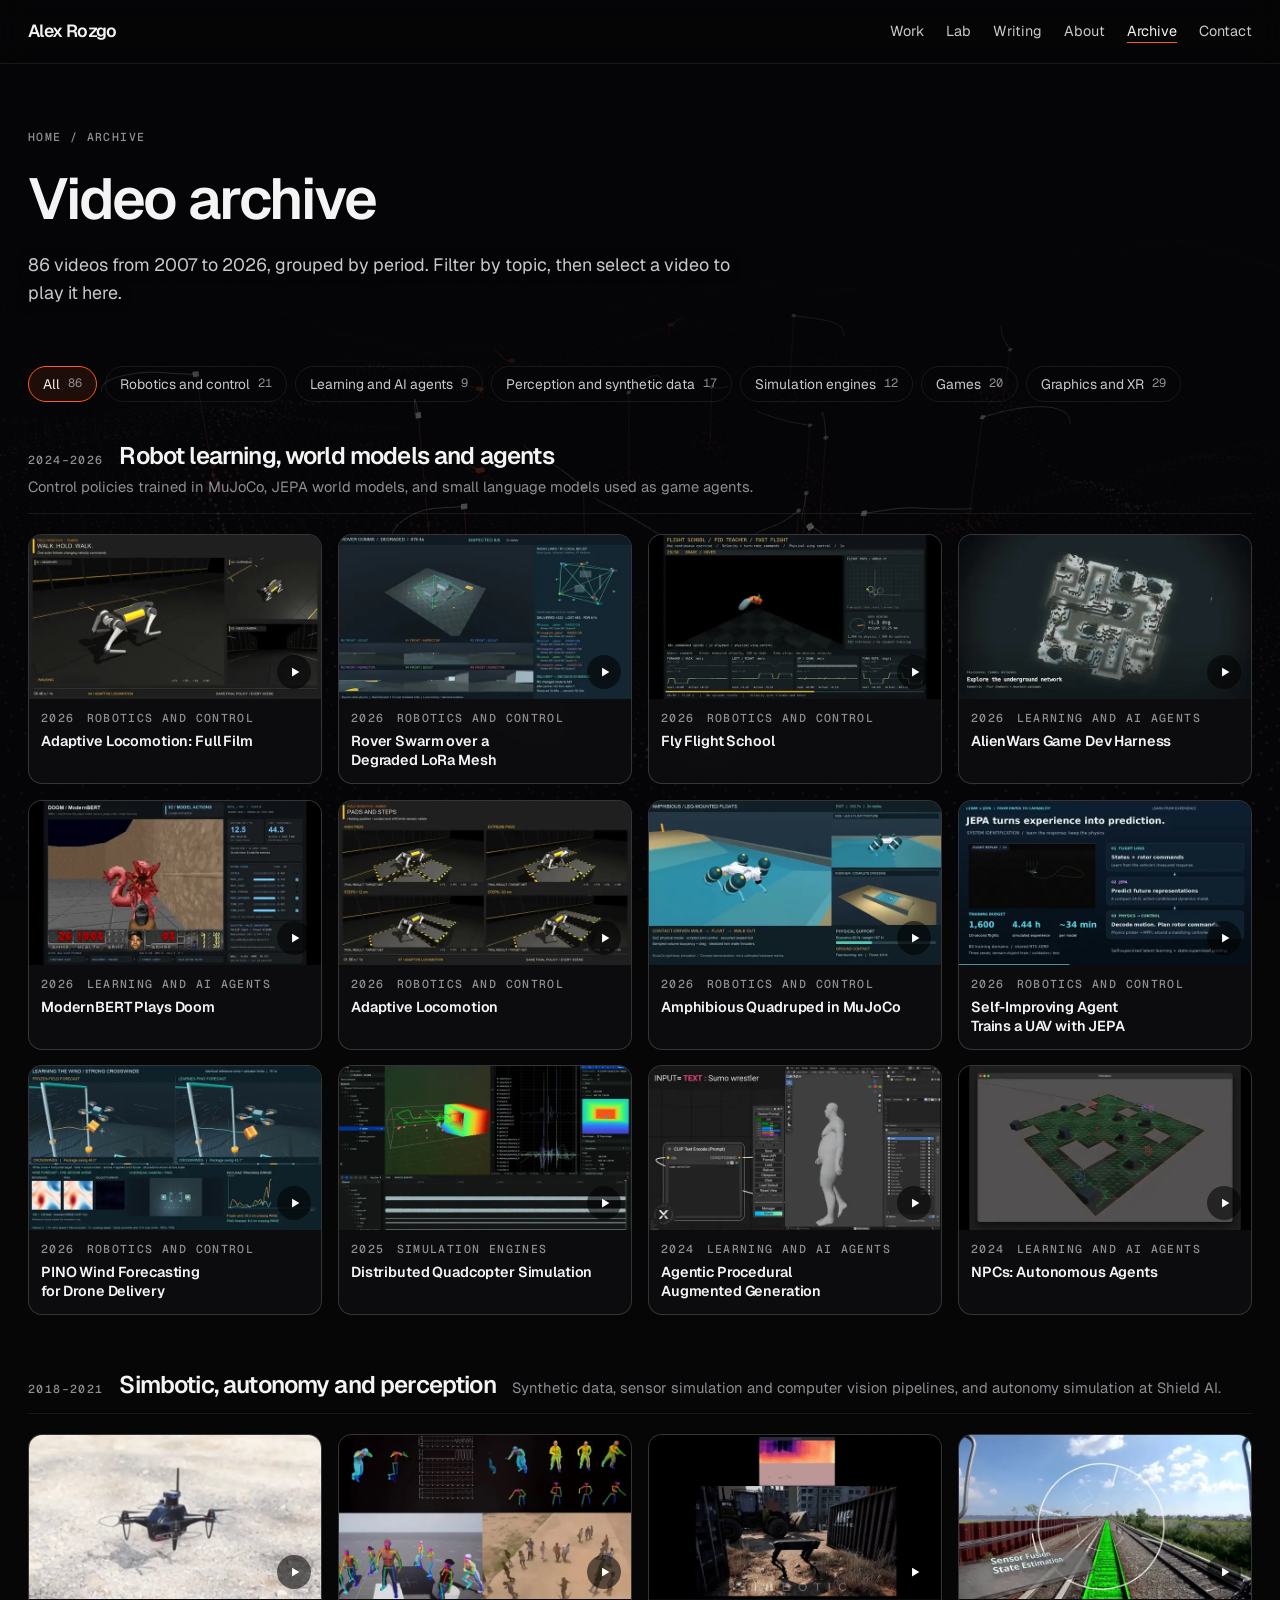
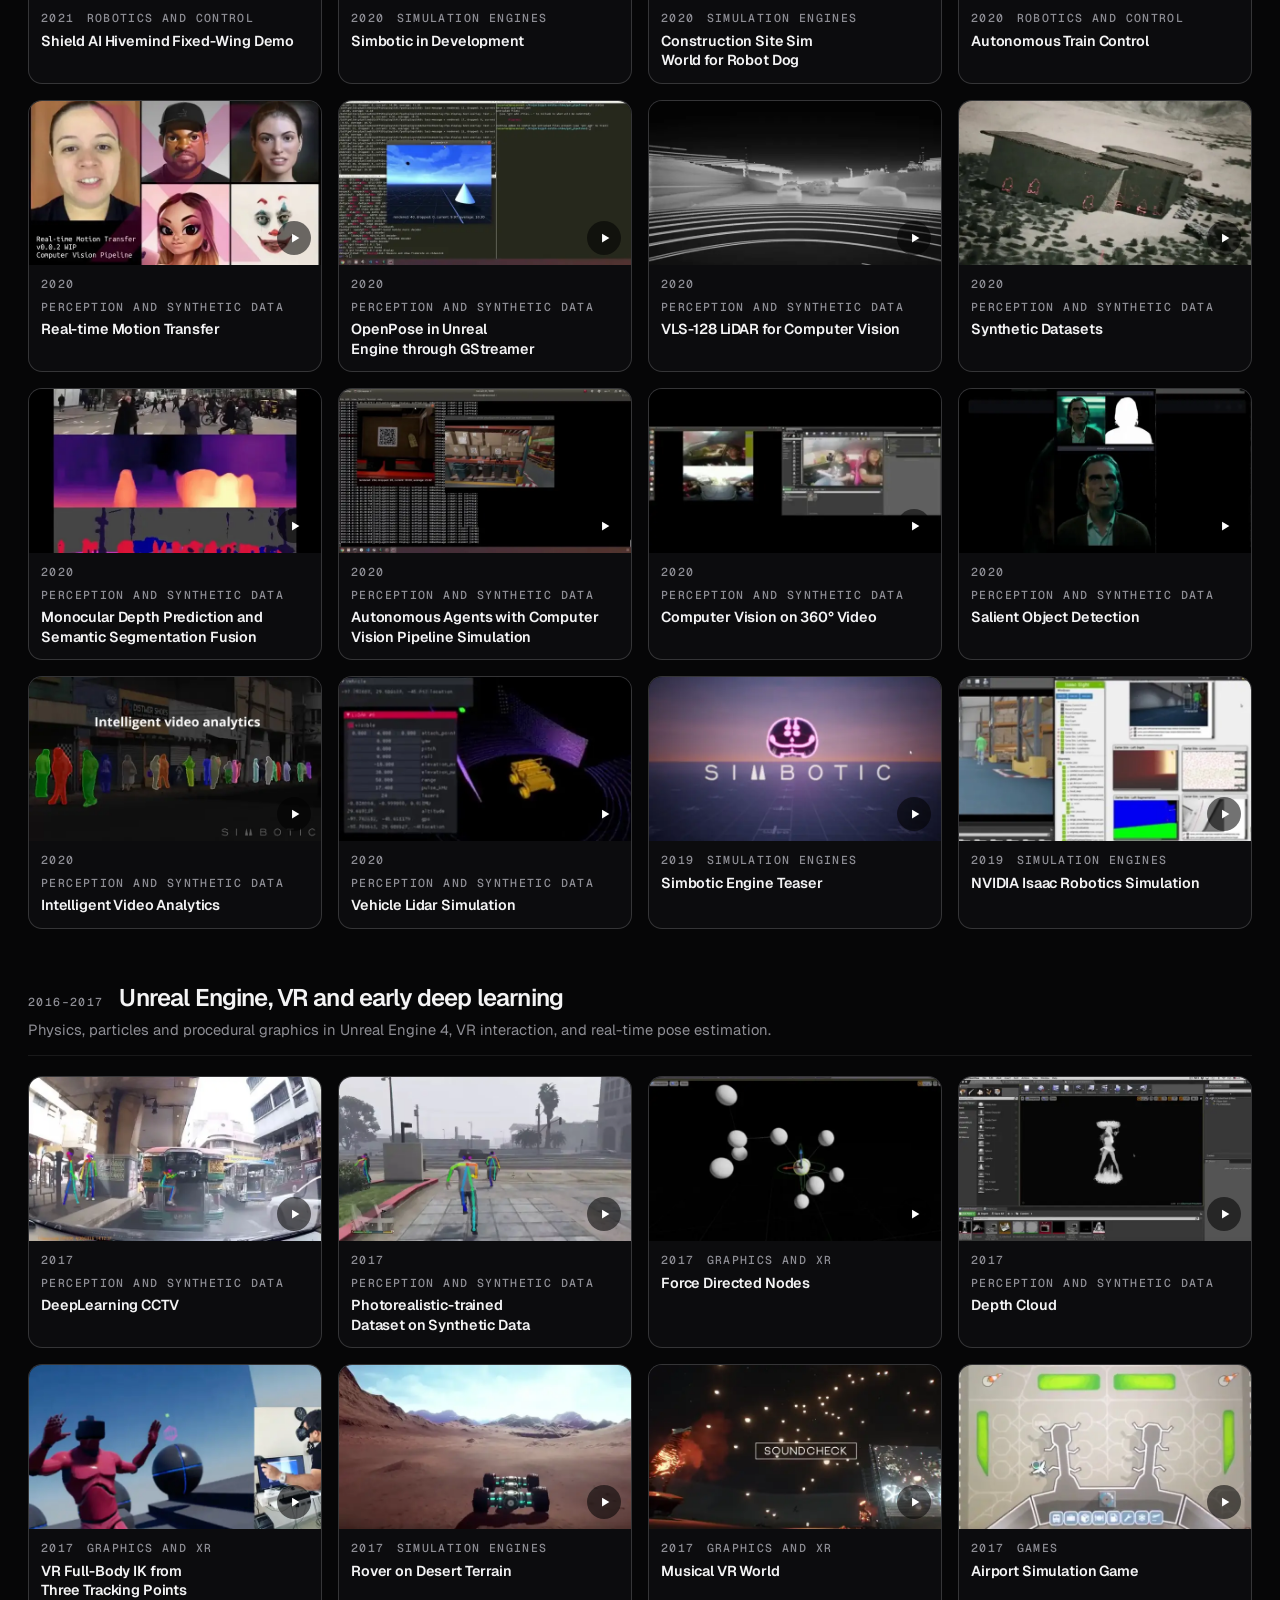
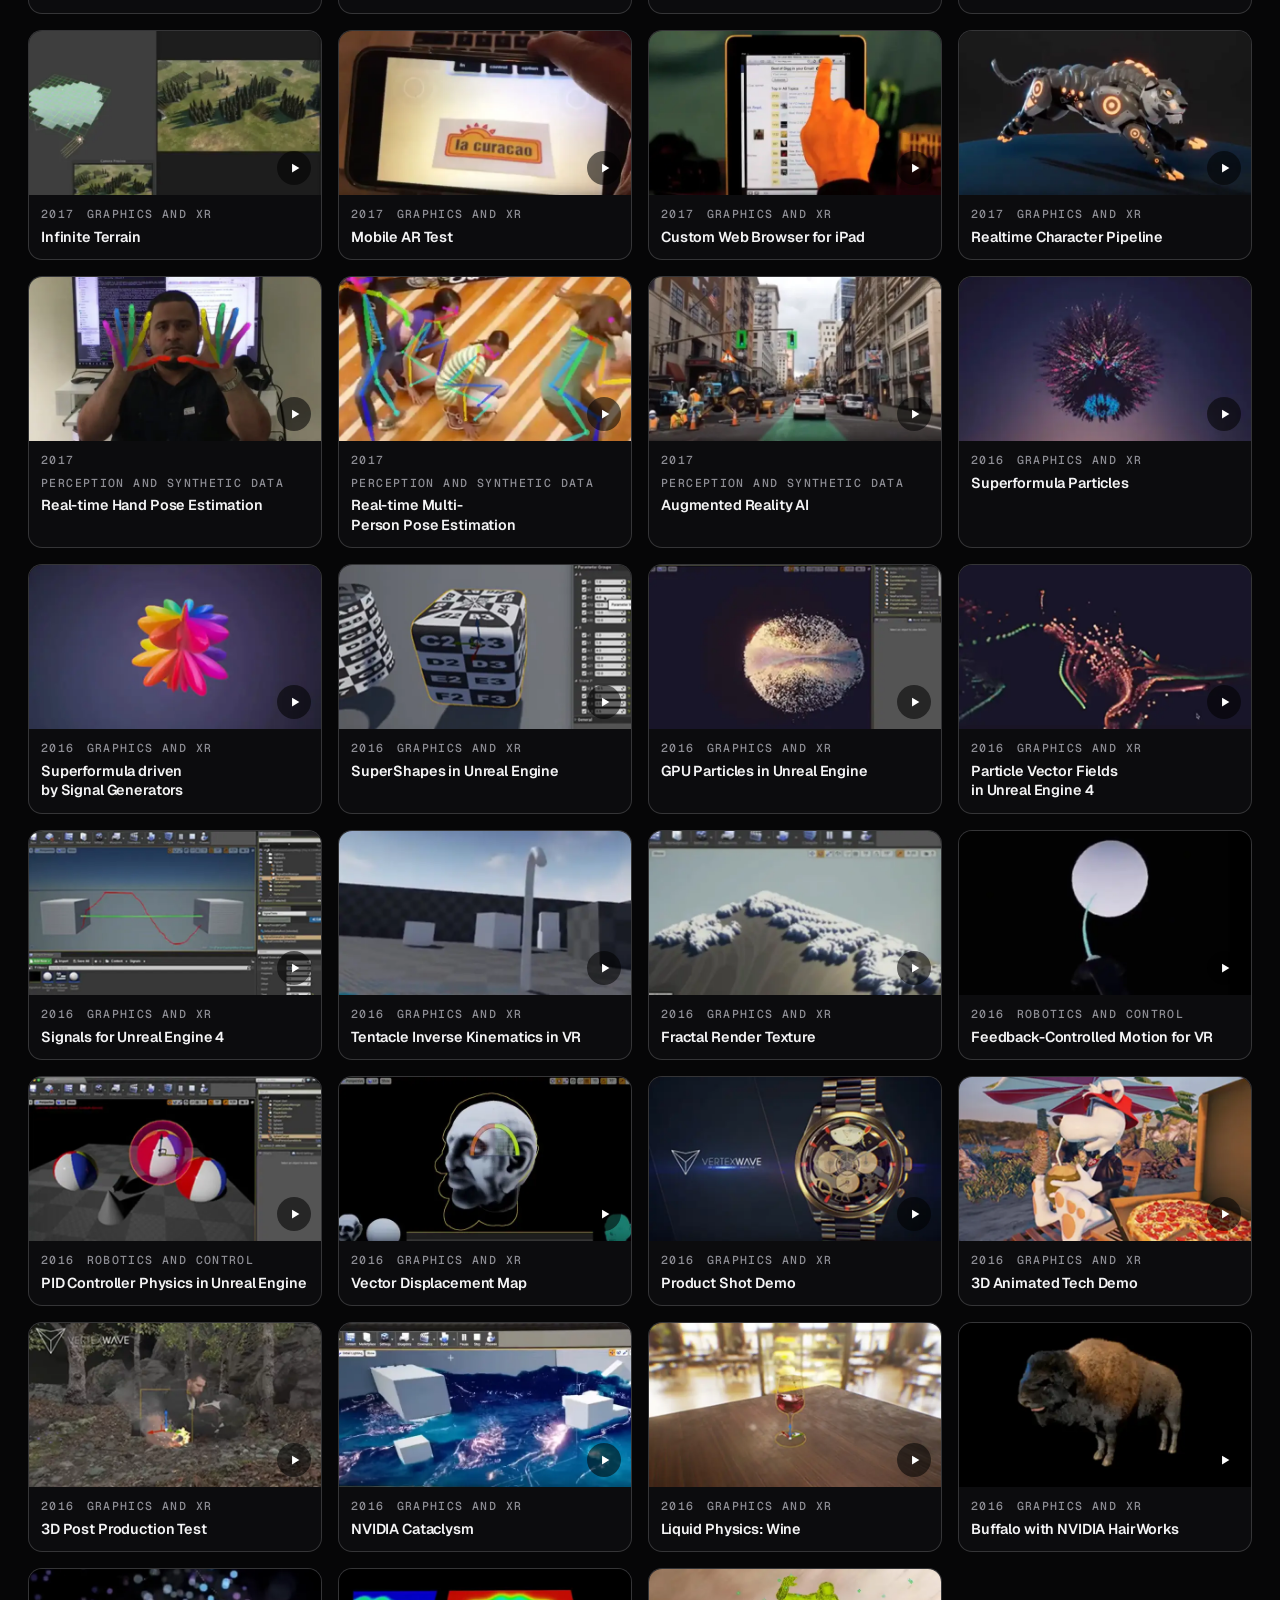
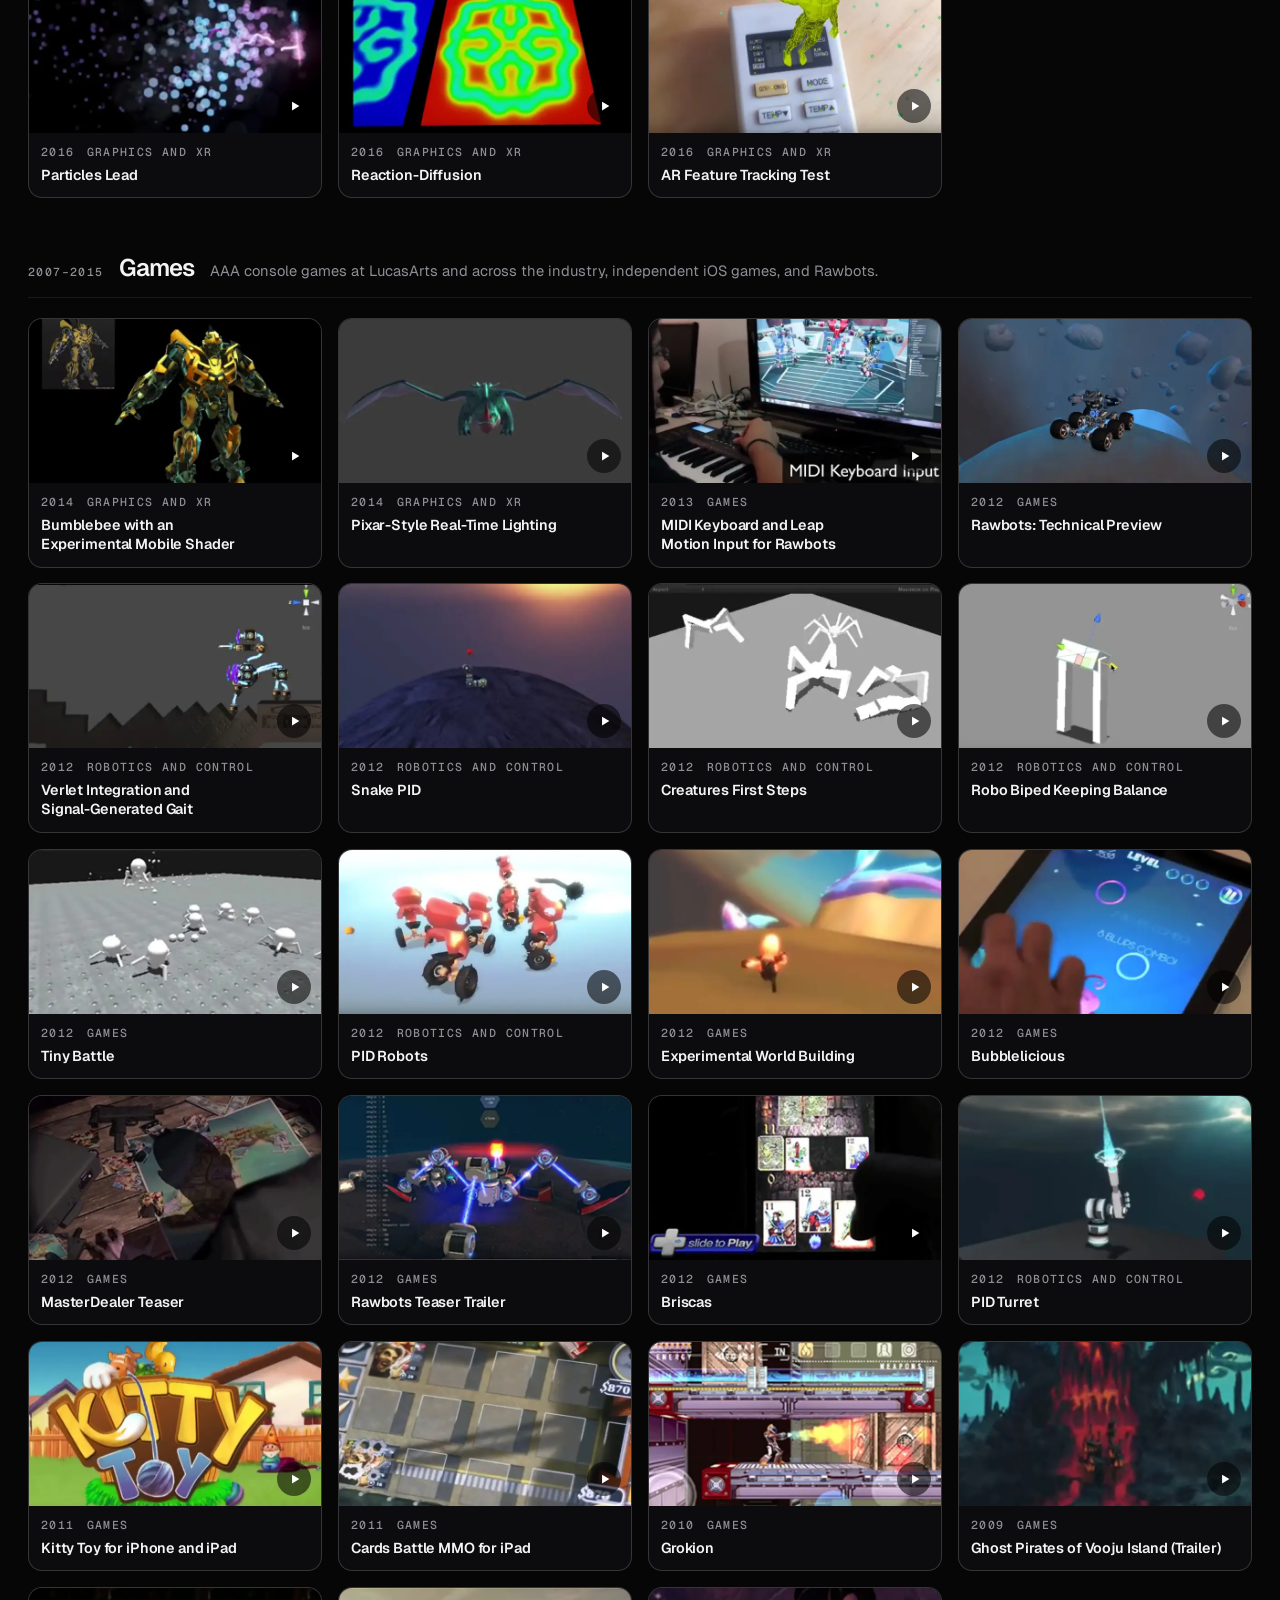
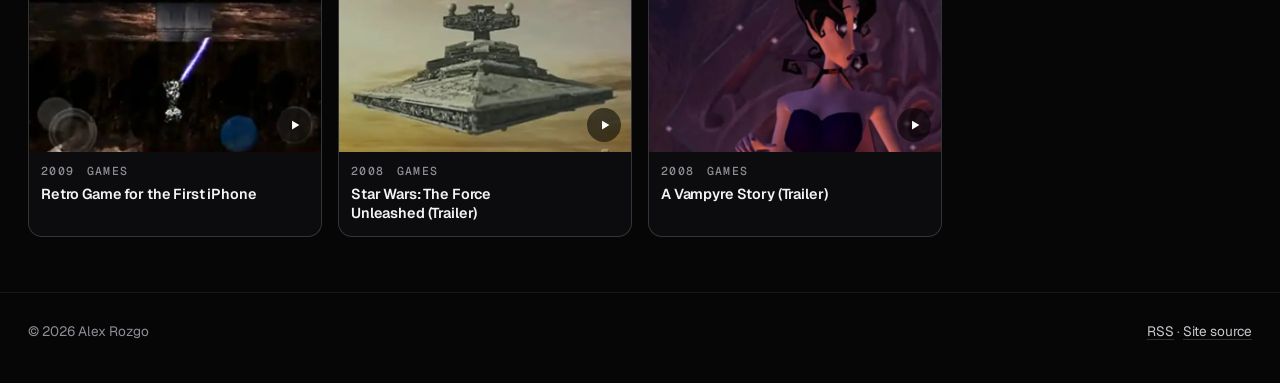
==== archive/index.html @ caa42aec "Redesign around a live 3D simulation - WebGL background on every page (Three.js, vendored): LiDAR-st" ====
<!DOCTYPE html>
<html lang="en">
<head>
    <meta charset="utf-8">
    <meta name="viewport" content="width=device-width, initial-scale=1">
    <title>Video archive · Alex Rozgo</title>
    <meta name="description" content="All 86 videos of Alex Rozgo’s work, 2007–2026, grouped by period and filterable by topic.">
    <meta name="author" content="Alex Rozgo">
    <link rel="canonical" href="https://rozgo.github.io/archive/">
    <link rel="icon" href="../favicon.svg" type="image/svg+xml">
    <link rel="apple-touch-icon" href="../apple-touch-icon.png">
    <link rel="alternate" type="application/rss+xml" title="Alex Rozgo: writing" href="../feed.xml">
    <meta name="theme-color" content="#060607">
    <meta property="og:type" content="website">
    <meta property="og:site_name" content="Alex Rozgo">
    <meta property="og:url" content="https://rozgo.github.io/archive/">
    <meta property="og:title" content="Video archive · Alex Rozgo">
    <meta property="og:description" content="All 86 videos of Alex Rozgo’s work, 2007–2026, grouped by period and filterable by topic.">
    <meta property="og:image" content="https://rozgo.github.io/media/og.jpg">
    <meta name="twitter:card" content="summary_large_image">
    <meta name="twitter:site" content="@rozgo">
    <meta name="twitter:title" content="Video archive · Alex Rozgo">
    <meta name="twitter:description" content="All 86 videos of Alex Rozgo’s work, 2007–2026, grouped by period and filterable by topic.">
    <meta name="twitter:image" content="https://rozgo.github.io/media/og.jpg">
    <link rel="preconnect" href="https://fonts.googleapis.com">
    <link rel="preconnect" href="https://fonts.gstatic.com" crossorigin>
    <link rel="stylesheet" href="https://fonts.googleapis.com/css2?family=Geist:wght@400;500;600;700&family=Geist+Mono:wght@400;500&display=swap">
    <link rel="stylesheet" href="../css/main.css">
    <script type="module" src="../js/scene.js"></script>
    <script src="../js/main.js" defer></script>
</head>

<body id="top" data-scene="ambient">
    <canvas id="world" aria-hidden="true"></canvas>
    <a class="skip-link" href="#main">Skip to content</a>
    <header class="site-header">
        <div class="wrap">
            <a class="brand" href="../">Alex Rozgo</a>
            <nav class="nav" id="site-nav" aria-label="Main">
                <a href="../#work">Work</a>
                <a href="../#lab">Lab</a>
                <a href="../#writing">Writing</a>
                <a href="../#about">About</a>
                <a href="../archive/" aria-current="page">Archive</a>
                <a href="../#contact">Contact</a>
            </nav>
            <button type="button" class="icon-button menu-button" data-menu-toggle aria-controls="site-nav" aria-expanded="false" aria-label="Menu"><svg viewBox="0 0 24 24" aria-hidden="true"><path d="M4 7h16M4 12h16M4 17h16" stroke="currentColor" stroke-width="1.8" stroke-linecap="round"/></svg></button>
        </div>
    </header>

    <main id="main">
        <div class="wrap">
            <div class="page-head">
                <div class="crumbs label"><a href="../">Home</a> / Archive</div>
                <h1>Video archive</h1>
                <p class="page-lede">86 videos from 2007 to 2026, grouped by period. Filter by topic, then select a video to play it here.</p>
            </div>
            <div class="filters" data-filters role="group" aria-label="Filter by topic">
                <button type="button" class="filter" data-filter="all" aria-pressed="true">All <span class="filter-count">86</span></button><button type="button" class="filter" data-filter="robot" aria-pressed="false">Robotics and control <span class="filter-count"></span></button><button type="button" class="filter" data-filter="agents" aria-pressed="false">Learning and AI agents <span class="filter-count"></span></button><button type="button" class="filter" data-filter="percep" aria-pressed="false">Perception and synthetic data <span class="filter-count"></span></button><button type="button" class="filter" data-filter="sim" aria-pressed="false">Simulation engines <span class="filter-count"></span></button><button type="button" class="filter" data-filter="games" aria-pressed="false">Games <span class="filter-count"></span></button><button type="button" class="filter" data-filter="gfx" aria-pressed="false">Graphics and XR <span class="filter-count"></span></button>
            </div>
            
            <section class="era" id="era-2024-2026">
                <div class="era-head">
                    <span class="label">2024–2026</span>
                    <h2>Robot learning, world models and agents</h2>
                    <p>Control policies trained in MuJoCo, JEPA world models, and small language models used as game agents.</p>
                </div>
                <div class="clips clips--compact" data-video-group>
                <a class="clip" href="https://www.youtube.com/watch?v=yv_uwpPm9KQ" data-video data-title="Adaptive Locomotion: Full Film" data-sub="2026" data-topics="robot agents">
                    <div class="clip-media">
                        <img src="../media/thumbs/yv_uwpPm9KQ.webp" alt="" width="640" height="360" loading="lazy" decoding="async">
                        <span class="clip-play"><svg viewBox="0 0 24 24" aria-hidden="true"><path d="M7 4.5v15l12.5-7.5L7 4.5Z" fill="currentColor"/></svg></span>
                    </div>
                    <div class="clip-body">
                        <div class="clip-meta"><span class="label">2026</span><span class="label">Robotics and control</span></div>
                        <h3>Adaptive Locomotion: Full Film</h3>
                    </div>
                </a>
                <a class="clip" href="https://www.youtube.com/watch?v=sA_NDf96Dgo" data-video data-title="Rover Swarm over a Degraded LoRa Mesh" data-sub="2026" data-topics="robot sim">
                    <div class="clip-media">
                        <img src="../media/thumbs/sA_NDf96Dgo.webp" alt="" width="640" height="360" loading="lazy" decoding="async">
                        <span class="clip-play"><svg viewBox="0 0 24 24" aria-hidden="true"><path d="M7 4.5v15l12.5-7.5L7 4.5Z" fill="currentColor"/></svg></span>
                    </div>
                    <div class="clip-body">
                        <div class="clip-meta"><span class="label">2026</span><span class="label">Robotics and control</span></div>
                        <h3>Rover Swarm over a Degraded LoRa Mesh</h3>
                    </div>
                </a>
                <a class="clip" href="https://www.youtube.com/watch?v=iAzzoydLlEo" data-video data-title="Fly Flight School" data-sub="2026" data-topics="robot agents">
                    <div class="clip-media">
                        <img src="../media/thumbs/iAzzoydLlEo.webp" alt="" width="640" height="360" loading="lazy" decoding="async">
                        <span class="clip-play"><svg viewBox="0 0 24 24" aria-hidden="true"><path d="M7 4.5v15l12.5-7.5L7 4.5Z" fill="currentColor"/></svg></span>
                    </div>
                    <div class="clip-body">
                        <div class="clip-meta"><span class="label">2026</span><span class="label">Robotics and control</span></div>
                        <h3>Fly Flight School</h3>
                    </div>
                </a>
                <a class="clip" href="https://www.youtube.com/watch?v=2ecaXifPN2M" data-video data-title="AlienWars Game Dev Harness" data-sub="2026" data-topics="agents games">
                    <div class="clip-media">
                        <img src="../media/thumbs/2ecaXifPN2M.webp" alt="" width="640" height="360" loading="lazy" decoding="async">
                        <span class="clip-play"><svg viewBox="0 0 24 24" aria-hidden="true"><path d="M7 4.5v15l12.5-7.5L7 4.5Z" fill="currentColor"/></svg></span>
                    </div>
                    <div class="clip-body">
                        <div class="clip-meta"><span class="label">2026</span><span class="label">Learning and AI agents</span></div>
                        <h3>AlienWars Game Dev Harness</h3>
                    </div>
                </a>
                <a class="clip" href="https://www.youtube.com/watch?v=hXq426rW8gQ" data-video data-title="ModernBERT Plays Doom" data-sub="2026" data-topics="agents games">
                    <div class="clip-media">
                        <img src="../media/thumbs/hXq426rW8gQ.webp" alt="" width="640" height="360" loading="lazy" decoding="async">
                        <span class="clip-play"><svg viewBox="0 0 24 24" aria-hidden="true"><path d="M7 4.5v15l12.5-7.5L7 4.5Z" fill="currentColor"/></svg></span>
                    </div>
                    <div class="clip-body">
                        <div class="clip-meta"><span class="label">2026</span><span class="label">Learning and AI agents</span></div>
                        <h3>ModernBERT Plays Doom</h3>
                    </div>
                </a>
                <a class="clip" href="https://www.youtube.com/watch?v=emeSmbveTcc" data-video data-title="Adaptive Locomotion" data-sub="2026" data-topics="robot agents">
                    <div class="clip-media">
                        <img src="../media/thumbs/emeSmbveTcc.webp" alt="" width="640" height="360" loading="lazy" decoding="async">
                        <span class="clip-play"><svg viewBox="0 0 24 24" aria-hidden="true"><path d="M7 4.5v15l12.5-7.5L7 4.5Z" fill="currentColor"/></svg></span>
                    </div>
                    <div class="clip-body">
                        <div class="clip-meta"><span class="label">2026</span><span class="label">Robotics and control</span></div>
                        <h3>Adaptive Locomotion</h3>
                    </div>
                </a>
                <a class="clip" href="https://www.youtube.com/watch?v=NMeBjxofL8Y" data-video data-title="Amphibious Quadruped in MuJoCo" data-sub="2026" data-topics="robot sim">
                    <div class="clip-media">
                        <img src="../media/thumbs/NMeBjxofL8Y.webp" alt="" width="640" height="360" loading="lazy" decoding="async">
                        <span class="clip-play"><svg viewBox="0 0 24 24" aria-hidden="true"><path d="M7 4.5v15l12.5-7.5L7 4.5Z" fill="currentColor"/></svg></span>
                    </div>
                    <div class="clip-body">
                        <div class="clip-meta"><span class="label">2026</span><span class="label">Robotics and control</span></div>
                        <h3>Amphibious Quadruped in MuJoCo</h3>
                    </div>
                </a>
                <a class="clip" href="https://www.youtube.com/watch?v=300rm4mPcYg" data-video data-title="Self-Improving Agent Trains a UAV with JEPA" data-sub="2026" data-topics="robot agents">
                    <div class="clip-media">
                        <img src="../media/thumbs/300rm4mPcYg.webp" alt="" width="640" height="360" loading="lazy" decoding="async">
                        <span class="clip-play"><svg viewBox="0 0 24 24" aria-hidden="true"><path d="M7 4.5v15l12.5-7.5L7 4.5Z" fill="currentColor"/></svg></span>
                    </div>
                    <div class="clip-body">
                        <div class="clip-meta"><span class="label">2026</span><span class="label">Robotics and control</span></div>
                        <h3>Self-Improving Agent Trains a UAV with JEPA</h3>
                    </div>
                </a>
                <a class="clip" href="https://www.youtube.com/watch?v=W6TE1dscqE0" data-video data-title="PINO Wind Forecasting for Drone Delivery" data-sub="2026" data-topics="robot agents">
                    <div class="clip-media">
                        <img src="../media/thumbs/W6TE1dscqE0.webp" alt="" width="640" height="360" loading="lazy" decoding="async">
                        <span class="clip-play"><svg viewBox="0 0 24 24" aria-hidden="true"><path d="M7 4.5v15l12.5-7.5L7 4.5Z" fill="currentColor"/></svg></span>
                    </div>
                    <div class="clip-body">
                        <div class="clip-meta"><span class="label">2026</span><span class="label">Robotics and control</span></div>
                        <h3>PINO Wind Forecasting for Drone Delivery</h3>
                    </div>
                </a>
                <a class="clip" href="https://www.youtube.com/watch?v=xP0I3b8d3NI" data-video data-title="Distributed Quadcopter Simulation" data-sub="2025" data-topics="sim robot">
                    <div class="clip-media">
                        <img src="../media/thumbs/xP0I3b8d3NI.webp" alt="" width="640" height="360" loading="lazy" decoding="async">
                        <span class="clip-play"><svg viewBox="0 0 24 24" aria-hidden="true"><path d="M7 4.5v15l12.5-7.5L7 4.5Z" fill="currentColor"/></svg></span>
                    </div>
                    <div class="clip-body">
                        <div class="clip-meta"><span class="label">2025</span><span class="label">Simulation engines</span></div>
                        <h3>Distributed Quadcopter Simulation</h3>
                    </div>
                </a>
                <a class="clip" href="https://www.youtube.com/watch?v=KAEwR96vhnA" data-video data-title="Agentic Procedural Augmented Generation" data-sub="2024" data-topics="agents gfx">
                    <div class="clip-media">
                        <img src="../media/thumbs/KAEwR96vhnA.webp" alt="" width="640" height="360" loading="lazy" decoding="async">
                        <span class="clip-play"><svg viewBox="0 0 24 24" aria-hidden="true"><path d="M7 4.5v15l12.5-7.5L7 4.5Z" fill="currentColor"/></svg></span>
                    </div>
                    <div class="clip-body">
                        <div class="clip-meta"><span class="label">2024</span><span class="label">Learning and AI agents</span></div>
                        <h3>Agentic Procedural Augmented Generation</h3>
                    </div>
                </a>
                <a class="clip" href="https://www.youtube.com/watch?v=H97_h5SBunA" data-video data-title="NPCs: Autonomous Agents" data-sub="2024" data-topics="agents games">
                    <div class="clip-media">
                        <img src="../media/thumbs/H97_h5SBunA.webp" alt="" width="640" height="360" loading="lazy" decoding="async">
                        <span class="clip-play"><svg viewBox="0 0 24 24" aria-hidden="true"><path d="M7 4.5v15l12.5-7.5L7 4.5Z" fill="currentColor"/></svg></span>
                    </div>
                    <div class="clip-body">
                        <div class="clip-meta"><span class="label">2024</span><span class="label">Learning and AI agents</span></div>
                        <h3>NPCs: Autonomous Agents</h3>
                    </div>
                </a>
                </div>
            </section>
            <section class="era" id="era-2018-2021">
                <div class="era-head">
                    <span class="label">2018–2021</span>
                    <h2>Simbotic, autonomy and perception</h2>
                    <p>Synthetic data, sensor simulation and computer vision pipelines, and autonomy simulation at Shield AI.</p>
                </div>
                <div class="clips clips--compact" data-video-group>
                <a class="clip" href="https://www.youtube.com/watch?v=JBJCrtaNgIc" data-video data-title="Shield AI Hivemind Fixed-Wing Demo" data-sub="2021" data-topics="robot sim">
                    <div class="clip-media">
                        <img src="../media/thumbs/JBJCrtaNgIc.webp" alt="" width="640" height="360" loading="lazy" decoding="async">
                        <span class="clip-play"><svg viewBox="0 0 24 24" aria-hidden="true"><path d="M7 4.5v15l12.5-7.5L7 4.5Z" fill="currentColor"/></svg></span>
                    </div>
                    <div class="clip-body">
                        <div class="clip-meta"><span class="label">2021</span><span class="label">Robotics and control</span></div>
                        <h3>Shield AI Hivemind Fixed-Wing Demo</h3>
                    </div>
                </a>
                <a class="clip" href="https://www.youtube.com/watch?v=-ryn17OpqKw" data-video data-title="Simbotic in Development" data-sub="2020" data-topics="sim percep">
                    <div class="clip-media">
                        <img src="../media/thumbs/-ryn17OpqKw.webp" alt="" width="640" height="360" loading="lazy" decoding="async">
                        <span class="clip-play"><svg viewBox="0 0 24 24" aria-hidden="true"><path d="M7 4.5v15l12.5-7.5L7 4.5Z" fill="currentColor"/></svg></span>
                    </div>
                    <div class="clip-body">
                        <div class="clip-meta"><span class="label">2020</span><span class="label">Simulation engines</span></div>
                        <h3>Simbotic in Development</h3>
                    </div>
                </a>
                <a class="clip" href="https://www.youtube.com/watch?v=ZLwd0lIdq1g" data-video data-title="Construction Site Sim World for Robot Dog" data-sub="2020" data-topics="sim robot">
                    <div class="clip-media">
                        <img src="../media/thumbs/ZLwd0lIdq1g.webp" alt="" width="640" height="360" loading="lazy" decoding="async">
                        <span class="clip-play"><svg viewBox="0 0 24 24" aria-hidden="true"><path d="M7 4.5v15l12.5-7.5L7 4.5Z" fill="currentColor"/></svg></span>
                    </div>
                    <div class="clip-body">
                        <div class="clip-meta"><span class="label">2020</span><span class="label">Simulation engines</span></div>
                        <h3>Construction Site Sim World for Robot Dog</h3>
                    </div>
                </a>
                <a class="clip" href="https://www.youtube.com/watch?v=1tSi5Mo-eg4" data-video data-title="Autonomous Train Control" data-sub="2020" data-topics="robot sim">
                    <div class="clip-media">
                        <img src="../media/thumbs/1tSi5Mo-eg4.webp" alt="" width="640" height="360" loading="lazy" decoding="async">
                        <span class="clip-play"><svg viewBox="0 0 24 24" aria-hidden="true"><path d="M7 4.5v15l12.5-7.5L7 4.5Z" fill="currentColor"/></svg></span>
                    </div>
                    <div class="clip-body">
                        <div class="clip-meta"><span class="label">2020</span><span class="label">Robotics and control</span></div>
                        <h3>Autonomous Train Control</h3>
                    </div>
                </a>
                <a class="clip" href="https://www.youtube.com/watch?v=LREMuWTd9Uw" data-video data-title="Real-time Motion Transfer" data-sub="2020" data-topics="percep">
                    <div class="clip-media">
                        <img src="../media/thumbs/LREMuWTd9Uw.webp" alt="" width="640" height="360" loading="lazy" decoding="async">
                        <span class="clip-play"><svg viewBox="0 0 24 24" aria-hidden="true"><path d="M7 4.5v15l12.5-7.5L7 4.5Z" fill="currentColor"/></svg></span>
                    </div>
                    <div class="clip-body">
                        <div class="clip-meta"><span class="label">2020</span><span class="label">Perception and synthetic data</span></div>
                        <h3>Real-time Motion Transfer</h3>
                    </div>
                </a>
                <a class="clip" href="https://www.youtube.com/watch?v=rkNDVcT1bXM" data-video data-title="OpenPose in Unreal Engine through GStreamer" data-sub="2020" data-topics="percep">
                    <div class="clip-media">
                        <img src="../media/thumbs/rkNDVcT1bXM.webp" alt="" width="640" height="360" loading="lazy" decoding="async">
                        <span class="clip-play"><svg viewBox="0 0 24 24" aria-hidden="true"><path d="M7 4.5v15l12.5-7.5L7 4.5Z" fill="currentColor"/></svg></span>
                    </div>
                    <div class="clip-body">
                        <div class="clip-meta"><span class="label">2020</span><span class="label">Perception and synthetic data</span></div>
                        <h3>OpenPose in Unreal Engine through GStreamer</h3>
                    </div>
                </a>
                <a class="clip" href="https://www.youtube.com/watch?v=_0ycXmtRX7M" data-video data-title="VLS-128 LiDAR for Computer Vision" data-sub="2020" data-topics="percep">
                    <div class="clip-media">
                        <img src="../media/thumbs/_0ycXmtRX7M.webp" alt="" width="640" height="360" loading="lazy" decoding="async">
                        <span class="clip-play"><svg viewBox="0 0 24 24" aria-hidden="true"><path d="M7 4.5v15l12.5-7.5L7 4.5Z" fill="currentColor"/></svg></span>
                    </div>
                    <div class="clip-body">
                        <div class="clip-meta"><span class="label">2020</span><span class="label">Perception and synthetic data</span></div>
                        <h3>VLS-128 LiDAR for Computer Vision</h3>
                    </div>
                </a>
                <a class="clip" href="https://www.youtube.com/watch?v=8f-a1so-m9o" data-video data-title="Synthetic Datasets" data-sub="2020" data-topics="percep">
                    <div class="clip-media">
                        <img src="../media/thumbs/8f-a1so-m9o.webp" alt="" width="640" height="360" loading="lazy" decoding="async">
                        <span class="clip-play"><svg viewBox="0 0 24 24" aria-hidden="true"><path d="M7 4.5v15l12.5-7.5L7 4.5Z" fill="currentColor"/></svg></span>
                    </div>
                    <div class="clip-body">
                        <div class="clip-meta"><span class="label">2020</span><span class="label">Perception and synthetic data</span></div>
                        <h3>Synthetic Datasets</h3>
                    </div>
                </a>
                <a class="clip" href="https://www.youtube.com/watch?v=66yT8JO3pyQ" data-video data-title="Monocular Depth Prediction and Semantic Segmentation Fusion" data-sub="2020" data-topics="percep">
                    <div class="clip-media">
                        <img src="../media/thumbs/66yT8JO3pyQ.webp" alt="" width="640" height="360" loading="lazy" decoding="async">
                        <span class="clip-play"><svg viewBox="0 0 24 24" aria-hidden="true"><path d="M7 4.5v15l12.5-7.5L7 4.5Z" fill="currentColor"/></svg></span>
                    </div>
                    <div class="clip-body">
                        <div class="clip-meta"><span class="label">2020</span><span class="label">Perception and synthetic data</span></div>
                        <h3>Monocular Depth Prediction and Semantic Segmentation Fusion</h3>
                    </div>
                </a>
                <a class="clip" href="https://www.youtube.com/watch?v=39Kb8YVYgMM" data-video data-title="Autonomous Agents with Computer Vision Pipeline Simulation" data-sub="2020" data-topics="percep sim">
                    <div class="clip-media">
                        <img src="../media/thumbs/39Kb8YVYgMM.webp" alt="" width="640" height="360" loading="lazy" decoding="async">
                        <span class="clip-play"><svg viewBox="0 0 24 24" aria-hidden="true"><path d="M7 4.5v15l12.5-7.5L7 4.5Z" fill="currentColor"/></svg></span>
                    </div>
                    <div class="clip-body">
                        <div class="clip-meta"><span class="label">2020</span><span class="label">Perception and synthetic data</span></div>
                        <h3>Autonomous Agents with Computer Vision Pipeline Simulation</h3>
                    </div>
                </a>
                <a class="clip" href="https://www.youtube.com/watch?v=JtG2sGy9cKs" data-video data-title="Computer Vision on 360° Video" data-sub="2020" data-topics="percep">
                    <div class="clip-media">
                        <img src="../media/thumbs/JtG2sGy9cKs.webp" alt="" width="640" height="360" loading="lazy" decoding="async">
                        <span class="clip-play"><svg viewBox="0 0 24 24" aria-hidden="true"><path d="M7 4.5v15l12.5-7.5L7 4.5Z" fill="currentColor"/></svg></span>
                    </div>
                    <div class="clip-body">
                        <div class="clip-meta"><span class="label">2020</span><span class="label">Perception and synthetic data</span></div>
                        <h3>Computer Vision on 360° Video</h3>
                    </div>
                </a>
                <a class="clip" href="https://www.youtube.com/watch?v=TJTn5dcb4nE" data-video data-title="Salient Object Detection" data-sub="2020" data-topics="percep">
                    <div class="clip-media">
                        <img src="../media/thumbs/TJTn5dcb4nE.webp" alt="" width="640" height="360" loading="lazy" decoding="async">
                        <span class="clip-play"><svg viewBox="0 0 24 24" aria-hidden="true"><path d="M7 4.5v15l12.5-7.5L7 4.5Z" fill="currentColor"/></svg></span>
                    </div>
                    <div class="clip-body">
                        <div class="clip-meta"><span class="label">2020</span><span class="label">Perception and synthetic data</span></div>
                        <h3>Salient Object Detection</h3>
                    </div>
                </a>
                <a class="clip" href="https://www.youtube.com/watch?v=jC-2PbZ42w0" data-video data-title="Intelligent Video Analytics" data-sub="2020" data-topics="percep">
                    <div class="clip-media">
                        <img src="../media/thumbs/jC-2PbZ42w0.webp" alt="" width="640" height="360" loading="lazy" decoding="async">
                        <span class="clip-play"><svg viewBox="0 0 24 24" aria-hidden="true"><path d="M7 4.5v15l12.5-7.5L7 4.5Z" fill="currentColor"/></svg></span>
                    </div>
                    <div class="clip-body">
                        <div class="clip-meta"><span class="label">2020</span><span class="label">Perception and synthetic data</span></div>
                        <h3>Intelligent Video Analytics</h3>
                    </div>
                </a>
                <a class="clip" href="https://www.youtube.com/watch?v=r-0xqr8tvK0" data-video data-title="Vehicle Lidar Simulation" data-sub="2020" data-topics="percep sim">
                    <div class="clip-media">
                        <img src="../media/thumbs/r-0xqr8tvK0.webp" alt="" width="640" height="360" loading="lazy" decoding="async">
                        <span class="clip-play"><svg viewBox="0 0 24 24" aria-hidden="true"><path d="M7 4.5v15l12.5-7.5L7 4.5Z" fill="currentColor"/></svg></span>
                    </div>
                    <div class="clip-body">
                        <div class="clip-meta"><span class="label">2020</span><span class="label">Perception and synthetic data</span></div>
                        <h3>Vehicle Lidar Simulation</h3>
                    </div>
                </a>
                <a class="clip" href="https://www.youtube.com/watch?v=IENWIoVnhRk" data-video data-title="Simbotic Engine Teaser" data-sub="2019" data-topics="sim">
                    <div class="clip-media">
                        <img src="../media/thumbs/IENWIoVnhRk.webp" alt="" width="640" height="360" loading="lazy" decoding="async">
                        <span class="clip-play"><svg viewBox="0 0 24 24" aria-hidden="true"><path d="M7 4.5v15l12.5-7.5L7 4.5Z" fill="currentColor"/></svg></span>
                    </div>
                    <div class="clip-body">
                        <div class="clip-meta"><span class="label">2019</span><span class="label">Simulation engines</span></div>
                        <h3>Simbotic Engine Teaser</h3>
                    </div>
                </a>
                <a class="clip" href="https://www.youtube.com/watch?v=RdIpDA9sxlU" data-video data-title="NVIDIA Isaac Robotics Simulation" data-sub="2019" data-topics="sim robot">
                    <div class="clip-media">
                        <img src="../media/thumbs/RdIpDA9sxlU.webp" alt="" width="640" height="360" loading="lazy" decoding="async">
                        <span class="clip-play"><svg viewBox="0 0 24 24" aria-hidden="true"><path d="M7 4.5v15l12.5-7.5L7 4.5Z" fill="currentColor"/></svg></span>
                    </div>
                    <div class="clip-body">
                        <div class="clip-meta"><span class="label">2019</span><span class="label">Simulation engines</span></div>
                        <h3>NVIDIA Isaac Robotics Simulation</h3>
                    </div>
                </a>
                </div>
            </section>
            <section class="era" id="era-2016-2017">
                <div class="era-head">
                    <span class="label">2016–2017</span>
                    <h2>Unreal Engine, VR and early deep learning</h2>
                    <p>Physics, particles and procedural graphics in Unreal Engine 4, VR interaction, and real-time pose estimation.</p>
                </div>
                <div class="clips clips--compact" data-video-group>
                <a class="clip" href="https://www.youtube.com/watch?v=1Nkb2Ler3RI" data-video data-title="DeepLearning CCTV" data-sub="2017" data-topics="percep">
                    <div class="clip-media">
                        <img src="../media/thumbs/1Nkb2Ler3RI.webp" alt="" width="640" height="360" loading="lazy" decoding="async">
                        <span class="clip-play"><svg viewBox="0 0 24 24" aria-hidden="true"><path d="M7 4.5v15l12.5-7.5L7 4.5Z" fill="currentColor"/></svg></span>
                    </div>
                    <div class="clip-body">
                        <div class="clip-meta"><span class="label">2017</span><span class="label">Perception and synthetic data</span></div>
                        <h3>DeepLearning CCTV</h3>
                    </div>
                </a>
                <a class="clip" href="https://www.youtube.com/watch?v=odvfQ4E82oY" data-video data-title="Photorealistic-trained Dataset on Synthetic Data" data-sub="2017" data-topics="percep">
                    <div class="clip-media">
                        <img src="../media/thumbs/odvfQ4E82oY.webp" alt="" width="640" height="360" loading="lazy" decoding="async">
                        <span class="clip-play"><svg viewBox="0 0 24 24" aria-hidden="true"><path d="M7 4.5v15l12.5-7.5L7 4.5Z" fill="currentColor"/></svg></span>
                    </div>
                    <div class="clip-body">
                        <div class="clip-meta"><span class="label">2017</span><span class="label">Perception and synthetic data</span></div>
                        <h3>Photorealistic-trained Dataset on Synthetic Data</h3>
                    </div>
                </a>
                <a class="clip" href="https://www.youtube.com/watch?v=JilA_-inePk" data-video data-title="Force Directed Nodes" data-sub="2017" data-topics="gfx">
                    <div class="clip-media">
                        <img src="../media/thumbs/JilA_-inePk.webp" alt="" width="640" height="360" loading="lazy" decoding="async">
                        <span class="clip-play"><svg viewBox="0 0 24 24" aria-hidden="true"><path d="M7 4.5v15l12.5-7.5L7 4.5Z" fill="currentColor"/></svg></span>
                    </div>
                    <div class="clip-body">
                        <div class="clip-meta"><span class="label">2017</span><span class="label">Graphics and XR</span></div>
                        <h3>Force Directed Nodes</h3>
                    </div>
                </a>
                <a class="clip" href="https://www.youtube.com/watch?v=8dxVQeRzfeU" data-video data-title="Depth Cloud" data-sub="2017" data-topics="percep">
                    <div class="clip-media">
                        <img src="../media/thumbs/8dxVQeRzfeU.webp" alt="" width="640" height="360" loading="lazy" decoding="async">
                        <span class="clip-play"><svg viewBox="0 0 24 24" aria-hidden="true"><path d="M7 4.5v15l12.5-7.5L7 4.5Z" fill="currentColor"/></svg></span>
                    </div>
                    <div class="clip-body">
                        <div class="clip-meta"><span class="label">2017</span><span class="label">Perception and synthetic data</span></div>
                        <h3>Depth Cloud</h3>
                    </div>
                </a>
                <a class="clip" href="https://www.youtube.com/watch?v=0b1emlg5x2c" data-video data-title="VR Full-Body IK from Three Tracking Points" data-sub="2017" data-topics="gfx">
                    <div class="clip-media">
                        <img src="../media/thumbs/0b1emlg5x2c.webp" alt="" width="640" height="360" loading="lazy" decoding="async">
                        <span class="clip-play"><svg viewBox="0 0 24 24" aria-hidden="true"><path d="M7 4.5v15l12.5-7.5L7 4.5Z" fill="currentColor"/></svg></span>
                    </div>
                    <div class="clip-body">
                        <div class="clip-meta"><span class="label">2017</span><span class="label">Graphics and XR</span></div>
                        <h3>VR Full-Body IK from Three Tracking Points</h3>
                    </div>
                </a>
                <a class="clip" href="https://www.youtube.com/watch?v=onbuz5Xq-mA" data-video data-title="Rover on Desert Terrain" data-sub="2017" data-topics="sim">
                    <div class="clip-media">
                        <img src="../media/thumbs/onbuz5Xq-mA.webp" alt="" width="640" height="360" loading="lazy" decoding="async">
                        <span class="clip-play"><svg viewBox="0 0 24 24" aria-hidden="true"><path d="M7 4.5v15l12.5-7.5L7 4.5Z" fill="currentColor"/></svg></span>
                    </div>
                    <div class="clip-body">
                        <div class="clip-meta"><span class="label">2017</span><span class="label">Simulation engines</span></div>
                        <h3>Rover on Desert Terrain</h3>
                    </div>
                </a>
                <a class="clip" href="https://www.youtube.com/watch?v=wKVUG04qhC0" data-video data-title="Musical VR World" data-sub="2017" data-topics="gfx games">
                    <div class="clip-media">
                        <img src="../media/thumbs/wKVUG04qhC0.webp" alt="" width="640" height="360" loading="lazy" decoding="async">
                        <span class="clip-play"><svg viewBox="0 0 24 24" aria-hidden="true"><path d="M7 4.5v15l12.5-7.5L7 4.5Z" fill="currentColor"/></svg></span>
                    </div>
                    <div class="clip-body">
                        <div class="clip-meta"><span class="label">2017</span><span class="label">Graphics and XR</span></div>
                        <h3>Musical VR World</h3>
                    </div>
                </a>
                <a class="clip" href="https://www.youtube.com/watch?v=WTiKMW5CrM4" data-video data-title="Airport Simulation Game" data-sub="2017" data-topics="games">
                    <div class="clip-media">
                        <img src="../media/thumbs/WTiKMW5CrM4.webp" alt="" width="640" height="360" loading="lazy" decoding="async">
                        <span class="clip-play"><svg viewBox="0 0 24 24" aria-hidden="true"><path d="M7 4.5v15l12.5-7.5L7 4.5Z" fill="currentColor"/></svg></span>
                    </div>
                    <div class="clip-body">
                        <div class="clip-meta"><span class="label">2017</span><span class="label">Games</span></div>
                        <h3>Airport Simulation Game</h3>
                    </div>
                </a>
                <a class="clip" href="https://www.youtube.com/watch?v=Ob8icqlv7Ns" data-video data-title="Infinite Terrain" data-sub="2017" data-topics="gfx">
                    <div class="clip-media">
                        <img src="../media/thumbs/Ob8icqlv7Ns.webp" alt="" width="640" height="360" loading="lazy" decoding="async">
                        <span class="clip-play"><svg viewBox="0 0 24 24" aria-hidden="true"><path d="M7 4.5v15l12.5-7.5L7 4.5Z" fill="currentColor"/></svg></span>
                    </div>
                    <div class="clip-body">
                        <div class="clip-meta"><span class="label">2017</span><span class="label">Graphics and XR</span></div>
                        <h3>Infinite Terrain</h3>
                    </div>
                </a>
                <a class="clip" href="https://www.youtube.com/watch?v=av6XyfeHr-g" data-video data-title="Mobile AR Test" data-sub="2017" data-topics="gfx">
                    <div class="clip-media">
                        <img src="../media/thumbs/av6XyfeHr-g.webp" alt="" width="640" height="360" loading="lazy" decoding="async">
                        <span class="clip-play"><svg viewBox="0 0 24 24" aria-hidden="true"><path d="M7 4.5v15l12.5-7.5L7 4.5Z" fill="currentColor"/></svg></span>
                    </div>
                    <div class="clip-body">
                        <div class="clip-meta"><span class="label">2017</span><span class="label">Graphics and XR</span></div>
                        <h3>Mobile AR Test</h3>
                    </div>
                </a>
                <a class="clip" href="https://www.youtube.com/watch?v=THnYD5_382k" data-video data-title="Custom Web Browser for iPad" data-sub="2017" data-topics="gfx">
                    <div class="clip-media">
                        <img src="../media/thumbs/THnYD5_382k.webp" alt="" width="640" height="360" loading="lazy" decoding="async">
                        <span class="clip-play"><svg viewBox="0 0 24 24" aria-hidden="true"><path d="M7 4.5v15l12.5-7.5L7 4.5Z" fill="currentColor"/></svg></span>
                    </div>
                    <div class="clip-body">
                        <div class="clip-meta"><span class="label">2017</span><span class="label">Graphics and XR</span></div>
                        <h3>Custom Web Browser for iPad</h3>
                    </div>
                </a>
                <a class="clip" href="https://www.youtube.com/watch?v=WevwzLbWjD8" data-video data-title="Realtime Character Pipeline" data-sub="2017" data-topics="gfx">
                    <div class="clip-media">
                        <img src="../media/thumbs/WevwzLbWjD8.webp" alt="" width="640" height="360" loading="lazy" decoding="async">
                        <span class="clip-play"><svg viewBox="0 0 24 24" aria-hidden="true"><path d="M7 4.5v15l12.5-7.5L7 4.5Z" fill="currentColor"/></svg></span>
                    </div>
                    <div class="clip-body">
                        <div class="clip-meta"><span class="label">2017</span><span class="label">Graphics and XR</span></div>
                        <h3>Realtime Character Pipeline</h3>
                    </div>
                </a>
                <a class="clip" href="https://www.youtube.com/watch?v=bEmZMk1VmhQ" data-video data-title="Real-time Hand Pose Estimation" data-sub="2017" data-topics="percep">
                    <div class="clip-media">
                        <img src="../media/thumbs/bEmZMk1VmhQ.webp" alt="" width="640" height="360" loading="lazy" decoding="async">
                        <span class="clip-play"><svg viewBox="0 0 24 24" aria-hidden="true"><path d="M7 4.5v15l12.5-7.5L7 4.5Z" fill="currentColor"/></svg></span>
                    </div>
                    <div class="clip-body">
                        <div class="clip-meta"><span class="label">2017</span><span class="label">Perception and synthetic data</span></div>
                        <h3>Real-time Hand Pose Estimation</h3>
                    </div>
                </a>
                <a class="clip" href="https://www.youtube.com/watch?v=PfPeppiGceI" data-video data-title="Real-time Multi-Person Pose Estimation" data-sub="2017" data-topics="percep">
                    <div class="clip-media">
                        <img src="../media/thumbs/PfPeppiGceI.webp" alt="" width="640" height="360" loading="lazy" decoding="async">
                        <span class="clip-play"><svg viewBox="0 0 24 24" aria-hidden="true"><path d="M7 4.5v15l12.5-7.5L7 4.5Z" fill="currentColor"/></svg></span>
                    </div>
                    <div class="clip-body">
                        <div class="clip-meta"><span class="label">2017</span><span class="label">Perception and synthetic data</span></div>
                        <h3>Real-time Multi-Person Pose Estimation</h3>
                    </div>
                </a>
                <a class="clip" href="https://www.youtube.com/watch?v=TISMgOG-GD8" data-video data-title="Augmented Reality AI" data-sub="2017" data-topics="percep">
                    <div class="clip-media">
                        <img src="../media/thumbs/TISMgOG-GD8.webp" alt="" width="640" height="360" loading="lazy" decoding="async">
                        <span class="clip-play"><svg viewBox="0 0 24 24" aria-hidden="true"><path d="M7 4.5v15l12.5-7.5L7 4.5Z" fill="currentColor"/></svg></span>
                    </div>
                    <div class="clip-body">
                        <div class="clip-meta"><span class="label">2017</span><span class="label">Perception and synthetic data</span></div>
                        <h3>Augmented Reality AI</h3>
                    </div>
                </a>
                <a class="clip" href="https://www.youtube.com/watch?v=735aedKBwY4" data-video data-title="Superformula Particles" data-sub="2016" data-topics="gfx">
                    <div class="clip-media">
                        <img src="../media/thumbs/735aedKBwY4.webp" alt="" width="640" height="360" loading="lazy" decoding="async">
                        <span class="clip-play"><svg viewBox="0 0 24 24" aria-hidden="true"><path d="M7 4.5v15l12.5-7.5L7 4.5Z" fill="currentColor"/></svg></span>
                    </div>
                    <div class="clip-body">
                        <div class="clip-meta"><span class="label">2016</span><span class="label">Graphics and XR</span></div>
                        <h3>Superformula Particles</h3>
                    </div>
                </a>
                <a class="clip" href="https://www.youtube.com/watch?v=ARK4xeIR2BM" data-video data-title="Superformula driven by Signal Generators" data-sub="2016" data-topics="gfx">
                    <div class="clip-media">
                        <img src="../media/thumbs/ARK4xeIR2BM.webp" alt="" width="640" height="360" loading="lazy" decoding="async">
                        <span class="clip-play"><svg viewBox="0 0 24 24" aria-hidden="true"><path d="M7 4.5v15l12.5-7.5L7 4.5Z" fill="currentColor"/></svg></span>
                    </div>
                    <div class="clip-body">
                        <div class="clip-meta"><span class="label">2016</span><span class="label">Graphics and XR</span></div>
                        <h3>Superformula driven by Signal Generators</h3>
                    </div>
                </a>
                <a class="clip" href="https://www.youtube.com/watch?v=3iOi2vYeWjo" data-video data-title="SuperShapes in Unreal Engine" data-sub="2016" data-topics="gfx">
                    <div class="clip-media">
                        <img src="../media/thumbs/3iOi2vYeWjo.webp" alt="" width="640" height="360" loading="lazy" decoding="async">
                        <span class="clip-play"><svg viewBox="0 0 24 24" aria-hidden="true"><path d="M7 4.5v15l12.5-7.5L7 4.5Z" fill="currentColor"/></svg></span>
                    </div>
                    <div class="clip-body">
                        <div class="clip-meta"><span class="label">2016</span><span class="label">Graphics and XR</span></div>
                        <h3>SuperShapes in Unreal Engine</h3>
                    </div>
                </a>
                <a class="clip" href="https://www.youtube.com/watch?v=hnYrq4Qkfyc" data-video data-title="GPU Particles in Unreal Engine" data-sub="2016" data-topics="gfx">
                    <div class="clip-media">
                        <img src="../media/thumbs/hnYrq4Qkfyc.webp" alt="" width="640" height="360" loading="lazy" decoding="async">
                        <span class="clip-play"><svg viewBox="0 0 24 24" aria-hidden="true"><path d="M7 4.5v15l12.5-7.5L7 4.5Z" fill="currentColor"/></svg></span>
                    </div>
                    <div class="clip-body">
                        <div class="clip-meta"><span class="label">2016</span><span class="label">Graphics and XR</span></div>
                        <h3>GPU Particles in Unreal Engine</h3>
                    </div>
                </a>
                <a class="clip" href="https://www.youtube.com/watch?v=0SMB3IvMI1Y" data-video data-title="Particle Vector Fields in Unreal Engine 4" data-sub="2016" data-topics="gfx">
                    <div class="clip-media">
                        <img src="../media/thumbs/0SMB3IvMI1Y.webp" alt="" width="640" height="360" loading="lazy" decoding="async">
                        <span class="clip-play"><svg viewBox="0 0 24 24" aria-hidden="true"><path d="M7 4.5v15l12.5-7.5L7 4.5Z" fill="currentColor"/></svg></span>
                    </div>
                    <div class="clip-body">
                        <div class="clip-meta"><span class="label">2016</span><span class="label">Graphics and XR</span></div>
                        <h3>Particle Vector Fields in Unreal Engine 4</h3>
                    </div>
                </a>
                <a class="clip" href="https://www.youtube.com/watch?v=ob4G_mD639s" data-video data-title="Signals for Unreal Engine 4" data-sub="2016" data-topics="gfx">
                    <div class="clip-media">
                        <img src="../media/thumbs/ob4G_mD639s.webp" alt="" width="640" height="360" loading="lazy" decoding="async">
                        <span class="clip-play"><svg viewBox="0 0 24 24" aria-hidden="true"><path d="M7 4.5v15l12.5-7.5L7 4.5Z" fill="currentColor"/></svg></span>
                    </div>
                    <div class="clip-body">
                        <div class="clip-meta"><span class="label">2016</span><span class="label">Graphics and XR</span></div>
                        <h3>Signals for Unreal Engine 4</h3>
                    </div>
                </a>
                <a class="clip" href="https://www.youtube.com/watch?v=MmrLJpW2c4g" data-video data-title="Tentacle Inverse Kinematics in VR" data-sub="2016" data-topics="gfx">
                    <div class="clip-media">
                        <img src="../media/thumbs/MmrLJpW2c4g.webp" alt="" width="640" height="360" loading="lazy" decoding="async">
                        <span class="clip-play"><svg viewBox="0 0 24 24" aria-hidden="true"><path d="M7 4.5v15l12.5-7.5L7 4.5Z" fill="currentColor"/></svg></span>
                    </div>
                    <div class="clip-body">
                        <div class="clip-meta"><span class="label">2016</span><span class="label">Graphics and XR</span></div>
                        <h3>Tentacle Inverse Kinematics in VR</h3>
                    </div>
                </a>
                <a class="clip" href="https://www.youtube.com/watch?v=3nNGf1DVOkM" data-video data-title="Fractal Render Texture" data-sub="2016" data-topics="gfx">
                    <div class="clip-media">
                        <img src="../media/thumbs/3nNGf1DVOkM.webp" alt="" width="640" height="360" loading="lazy" decoding="async">
                        <span class="clip-play"><svg viewBox="0 0 24 24" aria-hidden="true"><path d="M7 4.5v15l12.5-7.5L7 4.5Z" fill="currentColor"/></svg></span>
                    </div>
                    <div class="clip-body">
                        <div class="clip-meta"><span class="label">2016</span><span class="label">Graphics and XR</span></div>
                        <h3>Fractal Render Texture</h3>
                    </div>
                </a>
                <a class="clip" href="https://www.youtube.com/watch?v=x28CmFgx1Bc" data-video data-title="Feedback-Controlled Motion for VR" data-sub="2016" data-topics="robot gfx">
                    <div class="clip-media">
                        <img src="../media/thumbs/x28CmFgx1Bc.webp" alt="" width="640" height="360" loading="lazy" decoding="async">
                        <span class="clip-play"><svg viewBox="0 0 24 24" aria-hidden="true"><path d="M7 4.5v15l12.5-7.5L7 4.5Z" fill="currentColor"/></svg></span>
                    </div>
                    <div class="clip-body">
                        <div class="clip-meta"><span class="label">2016</span><span class="label">Robotics and control</span></div>
                        <h3>Feedback-Controlled Motion for VR</h3>
                    </div>
                </a>
                <a class="clip" href="https://www.youtube.com/watch?v=Sv3FWTfFNc4" data-video data-title="PID Controller Physics in Unreal Engine" data-sub="2016" data-topics="robot">
                    <div class="clip-media">
                        <img src="../media/thumbs/Sv3FWTfFNc4.webp" alt="" width="640" height="360" loading="lazy" decoding="async">
                        <span class="clip-play"><svg viewBox="0 0 24 24" aria-hidden="true"><path d="M7 4.5v15l12.5-7.5L7 4.5Z" fill="currentColor"/></svg></span>
                    </div>
                    <div class="clip-body">
                        <div class="clip-meta"><span class="label">2016</span><span class="label">Robotics and control</span></div>
                        <h3>PID Controller Physics in Unreal Engine</h3>
                    </div>
                </a>
                <a class="clip" href="https://www.youtube.com/watch?v=cDKqvrfIu3M" data-video data-title="Vector Displacement Map" data-sub="2016" data-topics="gfx">
                    <div class="clip-media">
                        <img src="../media/thumbs/cDKqvrfIu3M.webp" alt="" width="640" height="360" loading="lazy" decoding="async">
                        <span class="clip-play"><svg viewBox="0 0 24 24" aria-hidden="true"><path d="M7 4.5v15l12.5-7.5L7 4.5Z" fill="currentColor"/></svg></span>
                    </div>
                    <div class="clip-body">
                        <div class="clip-meta"><span class="label">2016</span><span class="label">Graphics and XR</span></div>
                        <h3>Vector Displacement Map</h3>
                    </div>
                </a>
                <a class="clip" href="https://www.youtube.com/watch?v=PR5JiRGRXo4" data-video data-title="Product Shot Demo" data-sub="2016" data-topics="gfx">
                    <div class="clip-media">
                        <img src="../media/thumbs/PR5JiRGRXo4.webp" alt="" width="640" height="360" loading="lazy" decoding="async">
                        <span class="clip-play"><svg viewBox="0 0 24 24" aria-hidden="true"><path d="M7 4.5v15l12.5-7.5L7 4.5Z" fill="currentColor"/></svg></span>
                    </div>
                    <div class="clip-body">
                        <div class="clip-meta"><span class="label">2016</span><span class="label">Graphics and XR</span></div>
                        <h3>Product Shot Demo</h3>
                    </div>
                </a>
                <a class="clip" href="https://www.youtube.com/watch?v=bK5l5kUPDL4" data-video data-title="3D Animated Tech Demo" data-sub="2016" data-topics="gfx">
                    <div class="clip-media">
                        <img src="../media/thumbs/bK5l5kUPDL4.webp" alt="" width="640" height="360" loading="lazy" decoding="async">
                        <span class="clip-play"><svg viewBox="0 0 24 24" aria-hidden="true"><path d="M7 4.5v15l12.5-7.5L7 4.5Z" fill="currentColor"/></svg></span>
                    </div>
                    <div class="clip-body">
                        <div class="clip-meta"><span class="label">2016</span><span class="label">Graphics and XR</span></div>
                        <h3>3D Animated Tech Demo</h3>
                    </div>
                </a>
                <a class="clip" href="https://www.youtube.com/watch?v=Nd6nemhE8N0" data-video data-title="3D Post Production Test" data-sub="2016" data-topics="gfx">
                    <div class="clip-media">
                        <img src="../media/thumbs/Nd6nemhE8N0.webp" alt="" width="640" height="360" loading="lazy" decoding="async">
                        <span class="clip-play"><svg viewBox="0 0 24 24" aria-hidden="true"><path d="M7 4.5v15l12.5-7.5L7 4.5Z" fill="currentColor"/></svg></span>
                    </div>
                    <div class="clip-body">
                        <div class="clip-meta"><span class="label">2016</span><span class="label">Graphics and XR</span></div>
                        <h3>3D Post Production Test</h3>
                    </div>
                </a>
                <a class="clip" href="https://www.youtube.com/watch?v=bktNzHAwwYQ" data-video data-title="NVIDIA Cataclysm" data-sub="2016" data-topics="gfx">
                    <div class="clip-media">
                        <img src="../media/thumbs/bktNzHAwwYQ.webp" alt="" width="640" height="360" loading="lazy" decoding="async">
                        <span class="clip-play"><svg viewBox="0 0 24 24" aria-hidden="true"><path d="M7 4.5v15l12.5-7.5L7 4.5Z" fill="currentColor"/></svg></span>
                    </div>
                    <div class="clip-body">
                        <div class="clip-meta"><span class="label">2016</span><span class="label">Graphics and XR</span></div>
                        <h3>NVIDIA Cataclysm</h3>
                    </div>
                </a>
                <a class="clip" href="https://www.youtube.com/watch?v=i5gS6ipWRJo" data-video data-title="Liquid Physics: Wine" data-sub="2016" data-topics="gfx">
                    <div class="clip-media">
                        <img src="../media/thumbs/i5gS6ipWRJo.webp" alt="" width="640" height="360" loading="lazy" decoding="async">
                        <span class="clip-play"><svg viewBox="0 0 24 24" aria-hidden="true"><path d="M7 4.5v15l12.5-7.5L7 4.5Z" fill="currentColor"/></svg></span>
                    </div>
                    <div class="clip-body">
                        <div class="clip-meta"><span class="label">2016</span><span class="label">Graphics and XR</span></div>
                        <h3>Liquid Physics: Wine</h3>
                    </div>
                </a>
                <a class="clip" href="https://www.youtube.com/watch?v=J-Hqxx9S6tE" data-video data-title="Buffalo with NVIDIA HairWorks" data-sub="2016" data-topics="gfx">
                    <div class="clip-media">
                        <img src="../media/thumbs/J-Hqxx9S6tE.webp" alt="" width="640" height="360" loading="lazy" decoding="async">
                        <span class="clip-play"><svg viewBox="0 0 24 24" aria-hidden="true"><path d="M7 4.5v15l12.5-7.5L7 4.5Z" fill="currentColor"/></svg></span>
                    </div>
                    <div class="clip-body">
                        <div class="clip-meta"><span class="label">2016</span><span class="label">Graphics and XR</span></div>
                        <h3>Buffalo with NVIDIA HairWorks</h3>
                    </div>
                </a>
                <a class="clip" href="https://www.youtube.com/watch?v=laE7BB4ZAh8" data-video data-title="Particles Lead" data-sub="2016" data-topics="gfx">
                    <div class="clip-media">
                        <img src="../media/thumbs/laE7BB4ZAh8.webp" alt="" width="640" height="360" loading="lazy" decoding="async">
                        <span class="clip-play"><svg viewBox="0 0 24 24" aria-hidden="true"><path d="M7 4.5v15l12.5-7.5L7 4.5Z" fill="currentColor"/></svg></span>
                    </div>
                    <div class="clip-body">
                        <div class="clip-meta"><span class="label">2016</span><span class="label">Graphics and XR</span></div>
                        <h3>Particles Lead</h3>
                    </div>
                </a>
                <a class="clip" href="https://www.youtube.com/watch?v=kVCqk4EAytI" data-video data-title="Reaction-Diffusion" data-sub="2016" data-topics="gfx">
                    <div class="clip-media">
                        <img src="../media/thumbs/kVCqk4EAytI.webp" alt="" width="640" height="360" loading="lazy" decoding="async">
                        <span class="clip-play"><svg viewBox="0 0 24 24" aria-hidden="true"><path d="M7 4.5v15l12.5-7.5L7 4.5Z" fill="currentColor"/></svg></span>
                    </div>
                    <div class="clip-body">
                        <div class="clip-meta"><span class="label">2016</span><span class="label">Graphics and XR</span></div>
                        <h3>Reaction-Diffusion</h3>
                    </div>
                </a>
                <a class="clip" href="https://www.youtube.com/watch?v=xEsJVL8hUyg" data-video data-title="AR Feature Tracking Test" data-sub="2016" data-topics="gfx">
                    <div class="clip-media">
                        <img src="../media/thumbs/xEsJVL8hUyg.webp" alt="" width="640" height="360" loading="lazy" decoding="async">
                        <span class="clip-play"><svg viewBox="0 0 24 24" aria-hidden="true"><path d="M7 4.5v15l12.5-7.5L7 4.5Z" fill="currentColor"/></svg></span>
                    </div>
                    <div class="clip-body">
                        <div class="clip-meta"><span class="label">2016</span><span class="label">Graphics and XR</span></div>
                        <h3>AR Feature Tracking Test</h3>
                    </div>
                </a>
                </div>
            </section>
            <section class="era" id="era-2007-2015">
                <div class="era-head">
                    <span class="label">2007–2015</span>
                    <h2>Games</h2>
                    <p>AAA console games at LucasArts and across the industry, independent iOS games, and Rawbots.</p>
                </div>
                <div class="clips clips--compact" data-video-group>
                <a class="clip" href="https://www.youtube.com/watch?v=M4YXZSy0cts" data-video data-title="Bumblebee with an Experimental Mobile Shader" data-sub="2014" data-topics="gfx">
                    <div class="clip-media">
                        <img src="../media/thumbs/M4YXZSy0cts.webp" alt="" width="640" height="360" loading="lazy" decoding="async">
                        <span class="clip-play"><svg viewBox="0 0 24 24" aria-hidden="true"><path d="M7 4.5v15l12.5-7.5L7 4.5Z" fill="currentColor"/></svg></span>
                    </div>
                    <div class="clip-body">
                        <div class="clip-meta"><span class="label">2014</span><span class="label">Graphics and XR</span></div>
                        <h3>Bumblebee with an Experimental Mobile Shader</h3>
                    </div>
                </a>
                <a class="clip" href="https://www.youtube.com/watch?v=t04p4_IrkYU" data-video data-title="Pixar-Style Real-Time Lighting" data-sub="2014" data-topics="gfx">
                    <div class="clip-media">
                        <img src="../media/thumbs/t04p4_IrkYU.webp" alt="" width="640" height="360" loading="lazy" decoding="async">
                        <span class="clip-play"><svg viewBox="0 0 24 24" aria-hidden="true"><path d="M7 4.5v15l12.5-7.5L7 4.5Z" fill="currentColor"/></svg></span>
                    </div>
                    <div class="clip-body">
                        <div class="clip-meta"><span class="label">2014</span><span class="label">Graphics and XR</span></div>
                        <h3>Pixar-Style Real-Time Lighting</h3>
                    </div>
                </a>
                <a class="clip" href="https://www.youtube.com/watch?v=BHfVtFZEkM0" data-video data-title="MIDI Keyboard and Leap Motion Input for Rawbots" data-sub="2013" data-topics="games">
                    <div class="clip-media">
                        <img src="../media/thumbs/BHfVtFZEkM0.webp" alt="" width="640" height="360" loading="lazy" decoding="async">
                        <span class="clip-play"><svg viewBox="0 0 24 24" aria-hidden="true"><path d="M7 4.5v15l12.5-7.5L7 4.5Z" fill="currentColor"/></svg></span>
                    </div>
                    <div class="clip-body">
                        <div class="clip-meta"><span class="label">2013</span><span class="label">Games</span></div>
                        <h3>MIDI Keyboard and Leap Motion Input for Rawbots</h3>
                    </div>
                </a>
                <a class="clip" href="https://www.youtube.com/watch?v=7uXZWniMz9U" data-video data-title="Rawbots: Technical Preview" data-sub="2012" data-topics="games robot">
                    <div class="clip-media">
                        <img src="../media/thumbs/7uXZWniMz9U.webp" alt="" width="640" height="360" loading="lazy" decoding="async">
                        <span class="clip-play"><svg viewBox="0 0 24 24" aria-hidden="true"><path d="M7 4.5v15l12.5-7.5L7 4.5Z" fill="currentColor"/></svg></span>
                    </div>
                    <div class="clip-body">
                        <div class="clip-meta"><span class="label">2012</span><span class="label">Games</span></div>
                        <h3>Rawbots: Technical Preview</h3>
                    </div>
                </a>
                <a class="clip" href="https://www.youtube.com/watch?v=uxVujZwqbnE" data-video data-title="Verlet Integration and Signal-Generated Gait" data-sub="2012" data-topics="robot">
                    <div class="clip-media">
                        <img src="../media/thumbs/uxVujZwqbnE.webp" alt="" width="640" height="360" loading="lazy" decoding="async">
                        <span class="clip-play"><svg viewBox="0 0 24 24" aria-hidden="true"><path d="M7 4.5v15l12.5-7.5L7 4.5Z" fill="currentColor"/></svg></span>
                    </div>
                    <div class="clip-body">
                        <div class="clip-meta"><span class="label">2012</span><span class="label">Robotics and control</span></div>
                        <h3>Verlet Integration and Signal-Generated Gait</h3>
                    </div>
                </a>
                <a class="clip" href="https://www.youtube.com/watch?v=8hfKs02QHR4" data-video data-title="Snake PID" data-sub="2012" data-topics="robot">
                    <div class="clip-media">
                        <img src="../media/thumbs/8hfKs02QHR4.webp" alt="" width="640" height="360" loading="lazy" decoding="async">
                        <span class="clip-play"><svg viewBox="0 0 24 24" aria-hidden="true"><path d="M7 4.5v15l12.5-7.5L7 4.5Z" fill="currentColor"/></svg></span>
                    </div>
                    <div class="clip-body">
                        <div class="clip-meta"><span class="label">2012</span><span class="label">Robotics and control</span></div>
                        <h3>Snake PID</h3>
                    </div>
                </a>
                <a class="clip" href="https://www.youtube.com/watch?v=DYtIbzNz_hU" data-video data-title="Creatures First Steps" data-sub="2012" data-topics="robot">
                    <div class="clip-media">
                        <img src="../media/thumbs/DYtIbzNz_hU.webp" alt="" width="640" height="360" loading="lazy" decoding="async">
                        <span class="clip-play"><svg viewBox="0 0 24 24" aria-hidden="true"><path d="M7 4.5v15l12.5-7.5L7 4.5Z" fill="currentColor"/></svg></span>
                    </div>
                    <div class="clip-body">
                        <div class="clip-meta"><span class="label">2012</span><span class="label">Robotics and control</span></div>
                        <h3>Creatures First Steps</h3>
                    </div>
                </a>
                <a class="clip" href="https://www.youtube.com/watch?v=3WOSKPjf0bQ" data-video data-title="Robo Biped Keeping Balance" data-sub="2012" data-topics="robot">
                    <div class="clip-media">
                        <img src="../media/thumbs/3WOSKPjf0bQ.webp" alt="" width="640" height="360" loading="lazy" decoding="async">
                        <span class="clip-play"><svg viewBox="0 0 24 24" aria-hidden="true"><path d="M7 4.5v15l12.5-7.5L7 4.5Z" fill="currentColor"/></svg></span>
                    </div>
                    <div class="clip-body">
                        <div class="clip-meta"><span class="label">2012</span><span class="label">Robotics and control</span></div>
                        <h3>Robo Biped Keeping Balance</h3>
                    </div>
                </a>
                <a class="clip" href="https://www.youtube.com/watch?v=xT8ToOVrWnk" data-video data-title="Tiny Battle" data-sub="2012" data-topics="games">
                    <div class="clip-media">
                        <img src="../media/thumbs/xT8ToOVrWnk.webp" alt="" width="640" height="360" loading="lazy" decoding="async">
                        <span class="clip-play"><svg viewBox="0 0 24 24" aria-hidden="true"><path d="M7 4.5v15l12.5-7.5L7 4.5Z" fill="currentColor"/></svg></span>
                    </div>
                    <div class="clip-body">
                        <div class="clip-meta"><span class="label">2012</span><span class="label">Games</span></div>
                        <h3>Tiny Battle</h3>
                    </div>
                </a>
                <a class="clip" href="https://www.youtube.com/watch?v=YpjMm7DzYXU" data-video data-title="PID Robots" data-sub="2012" data-topics="robot">
                    <div class="clip-media">
                        <img src="../media/thumbs/YpjMm7DzYXU.webp" alt="" width="640" height="360" loading="lazy" decoding="async">
                        <span class="clip-play"><svg viewBox="0 0 24 24" aria-hidden="true"><path d="M7 4.5v15l12.5-7.5L7 4.5Z" fill="currentColor"/></svg></span>
                    </div>
                    <div class="clip-body">
                        <div class="clip-meta"><span class="label">2012</span><span class="label">Robotics and control</span></div>
                        <h3>PID Robots</h3>
                    </div>
                </a>
                <a class="clip" href="https://www.youtube.com/watch?v=RTOVZrg2k8s" data-video data-title="Experimental World Building" data-sub="2012" data-topics="games">
                    <div class="clip-media">
                        <img src="../media/thumbs/RTOVZrg2k8s.webp" alt="" width="640" height="360" loading="lazy" decoding="async">
                        <span class="clip-play"><svg viewBox="0 0 24 24" aria-hidden="true"><path d="M7 4.5v15l12.5-7.5L7 4.5Z" fill="currentColor"/></svg></span>
                    </div>
                    <div class="clip-body">
                        <div class="clip-meta"><span class="label">2012</span><span class="label">Games</span></div>
                        <h3>Experimental World Building</h3>
                    </div>
                </a>
                <a class="clip" href="https://www.youtube.com/watch?v=F3yLaQeqw7w" data-video data-title="Bubblelicious" data-sub="2012" data-topics="games">
                    <div class="clip-media">
                        <img src="../media/thumbs/F3yLaQeqw7w.webp" alt="" width="640" height="360" loading="lazy" decoding="async">
                        <span class="clip-play"><svg viewBox="0 0 24 24" aria-hidden="true"><path d="M7 4.5v15l12.5-7.5L7 4.5Z" fill="currentColor"/></svg></span>
                    </div>
                    <div class="clip-body">
                        <div class="clip-meta"><span class="label">2012</span><span class="label">Games</span></div>
                        <h3>Bubblelicious</h3>
                    </div>
                </a>
                <a class="clip" href="https://www.youtube.com/watch?v=xrNNogedy9o" data-video data-title="MasterDealer Teaser" data-sub="2012" data-topics="games">
                    <div class="clip-media">
                        <img src="../media/thumbs/xrNNogedy9o.webp" alt="" width="640" height="360" loading="lazy" decoding="async">
                        <span class="clip-play"><svg viewBox="0 0 24 24" aria-hidden="true"><path d="M7 4.5v15l12.5-7.5L7 4.5Z" fill="currentColor"/></svg></span>
                    </div>
                    <div class="clip-body">
                        <div class="clip-meta"><span class="label">2012</span><span class="label">Games</span></div>
                        <h3>MasterDealer Teaser</h3>
                    </div>
                </a>
                <a class="clip" href="https://www.youtube.com/watch?v=XPIS_aA4lrc" data-video data-title="Rawbots Teaser Trailer" data-sub="2012" data-topics="games">
                    <div class="clip-media">
                        <img src="../media/thumbs/XPIS_aA4lrc.webp" alt="" width="640" height="360" loading="lazy" decoding="async">
                        <span class="clip-play"><svg viewBox="0 0 24 24" aria-hidden="true"><path d="M7 4.5v15l12.5-7.5L7 4.5Z" fill="currentColor"/></svg></span>
                    </div>
                    <div class="clip-body">
                        <div class="clip-meta"><span class="label">2012</span><span class="label">Games</span></div>
                        <h3>Rawbots Teaser Trailer</h3>
                    </div>
                </a>
                <a class="clip" href="https://www.youtube.com/watch?v=MCHliCG8kZY" data-video data-title="Briscas" data-sub="2012" data-topics="games">
                    <div class="clip-media">
                        <img src="../media/thumbs/MCHliCG8kZY.webp" alt="" width="640" height="360" loading="lazy" decoding="async">
                        <span class="clip-play"><svg viewBox="0 0 24 24" aria-hidden="true"><path d="M7 4.5v15l12.5-7.5L7 4.5Z" fill="currentColor"/></svg></span>
                    </div>
                    <div class="clip-body">
                        <div class="clip-meta"><span class="label">2012</span><span class="label">Games</span></div>
                        <h3>Briscas</h3>
                    </div>
                </a>
                <a class="clip" href="https://www.youtube.com/watch?v=x7-aAJ7uc5o" data-video data-title="PID Turret" data-sub="2012" data-topics="robot">
                    <div class="clip-media">
                        <img src="../media/thumbs/x7-aAJ7uc5o.webp" alt="" width="640" height="360" loading="lazy" decoding="async">
                        <span class="clip-play"><svg viewBox="0 0 24 24" aria-hidden="true"><path d="M7 4.5v15l12.5-7.5L7 4.5Z" fill="currentColor"/></svg></span>
                    </div>
                    <div class="clip-body">
                        <div class="clip-meta"><span class="label">2012</span><span class="label">Robotics and control</span></div>
                        <h3>PID Turret</h3>
                    </div>
                </a>
                <a class="clip" href="https://www.youtube.com/watch?v=ml_4jj_SFnw" data-video data-title="Kitty Toy for iPhone and iPad" data-sub="2011" data-topics="games">
                    <div class="clip-media">
                        <img src="../media/thumbs/ml_4jj_SFnw.webp" alt="" width="640" height="360" loading="lazy" decoding="async">
                        <span class="clip-play"><svg viewBox="0 0 24 24" aria-hidden="true"><path d="M7 4.5v15l12.5-7.5L7 4.5Z" fill="currentColor"/></svg></span>
                    </div>
                    <div class="clip-body">
                        <div class="clip-meta"><span class="label">2011</span><span class="label">Games</span></div>
                        <h3>Kitty Toy for iPhone and iPad</h3>
                    </div>
                </a>
                <a class="clip" href="https://www.youtube.com/watch?v=Xa0atrR26dg" data-video data-title="Cards Battle MMO for iPad" data-sub="2011" data-topics="games">
                    <div class="clip-media">
                        <img src="../media/thumbs/Xa0atrR26dg.webp" alt="" width="640" height="360" loading="lazy" decoding="async">
                        <span class="clip-play"><svg viewBox="0 0 24 24" aria-hidden="true"><path d="M7 4.5v15l12.5-7.5L7 4.5Z" fill="currentColor"/></svg></span>
                    </div>
                    <div class="clip-body">
                        <div class="clip-meta"><span class="label">2011</span><span class="label">Games</span></div>
                        <h3>Cards Battle MMO for iPad</h3>
                    </div>
                </a>
                <a class="clip" href="https://www.youtube.com/watch?v=ENOMqPVl5Ms" data-video data-title="Grokion" data-sub="2010" data-topics="games">
                    <div class="clip-media">
                        <img src="../media/thumbs/ENOMqPVl5Ms.webp" alt="" width="640" height="360" loading="lazy" decoding="async">
                        <span class="clip-play"><svg viewBox="0 0 24 24" aria-hidden="true"><path d="M7 4.5v15l12.5-7.5L7 4.5Z" fill="currentColor"/></svg></span>
                    </div>
                    <div class="clip-body">
                        <div class="clip-meta"><span class="label">2010</span><span class="label">Games</span></div>
                        <h3>Grokion</h3>
                    </div>
                </a>
                <a class="clip" href="https://www.youtube.com/watch?v=GYT0u0skyb0" data-video data-title="Ghost Pirates of Vooju Island (Trailer)" data-sub="2009" data-topics="games">
                    <div class="clip-media">
                        <img src="../media/thumbs/GYT0u0skyb0.webp" alt="" width="640" height="360" loading="lazy" decoding="async">
                        <span class="clip-play"><svg viewBox="0 0 24 24" aria-hidden="true"><path d="M7 4.5v15l12.5-7.5L7 4.5Z" fill="currentColor"/></svg></span>
                    </div>
                    <div class="clip-body">
                        <div class="clip-meta"><span class="label">2009</span><span class="label">Games</span></div>
                        <h3>Ghost Pirates of Vooju Island (Trailer)</h3>
                    </div>
                </a>
                <a class="clip" href="https://www.youtube.com/watch?v=ExgrBFXMvPc" data-video data-title="Retro Game for the First iPhone" data-sub="2009" data-topics="games">
                    <div class="clip-media">
                        <img src="../media/thumbs/ExgrBFXMvPc.webp" alt="" width="640" height="360" loading="lazy" decoding="async">
                        <span class="clip-play"><svg viewBox="0 0 24 24" aria-hidden="true"><path d="M7 4.5v15l12.5-7.5L7 4.5Z" fill="currentColor"/></svg></span>
                    </div>
                    <div class="clip-body">
                        <div class="clip-meta"><span class="label">2009</span><span class="label">Games</span></div>
                        <h3>Retro Game for the First iPhone</h3>
                    </div>
                </a>
                <a class="clip" href="https://www.youtube.com/watch?v=RkBiYpD3SDc" data-video data-title="Star Wars: The Force Unleashed (Trailer)" data-sub="2008" data-topics="games">
                    <div class="clip-media">
                        <img src="../media/thumbs/RkBiYpD3SDc.webp" alt="" width="640" height="360" loading="lazy" decoding="async">
                        <span class="clip-play"><svg viewBox="0 0 24 24" aria-hidden="true"><path d="M7 4.5v15l12.5-7.5L7 4.5Z" fill="currentColor"/></svg></span>
                    </div>
                    <div class="clip-body">
                        <div class="clip-meta"><span class="label">2008</span><span class="label">Games</span></div>
                        <h3>Star Wars: The Force Unleashed (Trailer)</h3>
                    </div>
                </a>
                <a class="clip" href="https://www.youtube.com/watch?v=F8K7Uj_gmF4" data-video data-title="A Vampyre Story (Trailer)" data-sub="2008" data-topics="games">
                    <div class="clip-media">
                        <img src="../media/thumbs/F8K7Uj_gmF4.webp" alt="" width="640" height="360" loading="lazy" decoding="async">
                        <span class="clip-play"><svg viewBox="0 0 24 24" aria-hidden="true"><path d="M7 4.5v15l12.5-7.5L7 4.5Z" fill="currentColor"/></svg></span>
                    </div>
                    <div class="clip-body">
                        <div class="clip-meta"><span class="label">2008</span><span class="label">Games</span></div>
                        <h3>A Vampyre Story (Trailer)</h3>
                    </div>
                </a>
                </div>
            </section>
        </div>
    </main>

    <footer class="site-footer">
        <div class="wrap">
            <span>© 2026 Alex Rozgo</span>
            <span><a href="../feed.xml">RSS</a> · <a href="https://github.com/rozgo/rozgo.github.io" target="_blank" rel="noopener">Site source</a></span>
        </div>
    </footer>
</body>
</html>
---- css/main.css ----
/* Alex Rozgo — site styles. Dark only: pages sit over a live WebGL simulation (js/scene.js). */

:root {
    --bg: #060607;
    --surface: rgba(15, 15, 18, 0.74);
    --surface-2: rgba(30, 30, 34, 0.82);
    --line: rgba(255, 255, 255, 0.08);
    --line-strong: rgba(255, 255, 255, 0.17);
    --muted: #8e8e95;
    --text: #f4f4f5;
    --text-soft: #c8c8cd;
    --accent: #ff5a1f;
    --accent-soft: rgba(255, 90, 31, 0.1);
    --green: #6fcf8e;
    --overlay: rgba(4, 4, 5, 0.9);
    --shadow: 0 30px 80px rgba(0, 0, 0, 0.55);
    --glass: saturate(125%) blur(16px);

    --serif: "Geist", ui-sans-serif, system-ui, -apple-system, "Segoe UI", sans-serif;
    --sans: "Geist", ui-sans-serif, system-ui, -apple-system, "Segoe UI", sans-serif;
    --mono: "Geist Mono", ui-monospace, "SF Mono", Menlo, Consolas, monospace;

    --wrap: 1240px;
    --gutter: 28px;
    --radius: 14px;
    --header-h: 64px;

    color-scheme: dark;
}

*,
*::before,
*::after {
    box-sizing: border-box;
}

html {
    -webkit-text-size-adjust: 100%;
    scroll-padding-top: calc(var(--header-h) + 16px);
}

@media (prefers-reduced-motion: no-preference) {
    html {
        scroll-behavior: smooth;
    }
}

body {
    margin: 0;
    background: var(--bg);
    color: var(--text);
    font-family: var(--sans);
    font-size: 16px;
    line-height: 1.6;
    -webkit-font-smoothing: antialiased;
    text-rendering: optimizeLegibility;
}

img,
video,
svg {
    display: block;
    max-width: 100%;
}

img,
video {
    height: auto;
}

a {
    color: inherit;
    text-decoration-color: var(--line-strong);
    text-underline-offset: 3px;
}

a:hover {
    text-decoration-color: var(--accent);
}

:focus-visible {
    outline: 2px solid var(--accent);
    outline-offset: 3px;
    border-radius: 4px;
}

h1,
h2,
h3,
h4 {
    font-family: var(--serif);
    font-weight: 500;
    line-height: 1.15;
    letter-spacing: -0.01em;
    margin: 0;
    text-wrap: balance;
}

p {
    margin: 0 0 1em;
    text-wrap: pretty;
}

.wrap {
    width: 100%;
    max-width: calc(var(--wrap) + 2 * var(--gutter));
    margin: 0 auto;
    padding-inline: var(--gutter);
}

.label {
    font-family: var(--mono);
    font-size: 0.72rem;
    font-weight: 500;
    letter-spacing: 0.09em;
    text-transform: uppercase;
    color: var(--muted);
}

.label--accent {
    color: var(--accent);
}

.skip-link {
    position: absolute;
    left: 12px;
    top: -60px;
    z-index: 100;
    padding: 8px 14px;
    background: var(--accent);
    color: #111;
    border-radius: 6px;
    text-decoration: none;
}

.skip-link:focus {
    top: 12px;
}

/* Header */

.site-header {
    position: sticky;
    top: 0;
    z-index: 50;
    height: var(--header-h);
    background: color-mix(in srgb, var(--bg) 86%, transparent);
    backdrop-filter: saturate(140%) blur(12px);
    -webkit-backdrop-filter: saturate(140%) blur(12px);
    border-bottom: 1px solid var(--line);
}

.site-header .wrap {
    height: 100%;
    display: flex;
    align-items: center;
    gap: 24px;
}

.brand {
    font-family: var(--serif);
    font-size: 1.2rem;
    text-decoration: none;
    white-space: nowrap;
    margin-right: auto;
}

.nav {
    display: flex;
    align-items: center;
    gap: 22px;
}

.nav a {
    font-size: 0.9rem;
    color: var(--text-soft);
    text-decoration: none;
}

.nav a:hover,
.nav a[aria-current="true"],
.nav a[aria-current="page"] {
    color: var(--text);
}

.nav a[aria-current="true"],
.nav a[aria-current="page"] {
    text-decoration: underline;
    text-decoration-color: var(--accent);
    text-underline-offset: 6px;
}

.icon-button {
    display: inline-grid;
    place-items: center;
    width: 36px;
    height: 36px;
    padding: 0;
    color: var(--text-soft);
    background: transparent;
    border: 1px solid var(--line);
    border-radius: 8px;
    cursor: pointer;
}

.icon-button:hover {
    color: var(--text);
    border-color: var(--line-strong);
}

.icon-button svg {
    width: 18px;
    height: 18px;
}

.menu-button {
    display: none;
}

@media (max-width: 760px) {
    :root {
        --gutter: 16px;
    }

    .menu-button {
        display: inline-grid;
    }

    .nav {
        position: absolute;
        top: var(--header-h);
        left: 0;
        right: 0;
        display: none;
        flex-direction: column;
        align-items: stretch;
        gap: 0;
        padding: 8px var(--gutter) 16px;
        background: var(--bg);
        border-bottom: 1px solid var(--line);
    }

    .nav.is-open {
        display: flex;
    }

    .nav a {
        padding: 12px 0;
        font-size: 1rem;
        border-bottom: 1px solid var(--line);
    }

    .nav a:last-child {
        border-bottom: 0;
    }
}

/* Buttons */

.button {
    display: inline-flex;
    align-items: center;
    gap: 8px;
    min-height: 42px;
    padding: 0 18px;
    font-size: 0.92rem;
    font-weight: 500;
    text-decoration: none;
    color: var(--text);
    background: transparent;
    border: 1px solid var(--line-strong);
    border-radius: 8px;
    transition: border-color 0.15s, background-color 0.15s;
}

.button:hover {
    border-color: var(--accent);
}

.button--primary {
    color: #141210;
    background: var(--accent);
    border-color: var(--accent);
}

.button--primary:hover {
    background: color-mix(in srgb, var(--accent) 86%, white);
}

.link-row {
    display: flex;
    flex-wrap: wrap;
    gap: 6px 18px;
    margin: 0;
    padding: 0;
    list-style: none;
}

.link-row a {
    font-size: 0.88rem;
    color: var(--text-soft);
    text-decoration: none;
    border-bottom: 1px solid var(--line-strong);
    padding-bottom: 1px;
}

.link-row a:hover {
    color: var(--text);
    border-color: var(--accent);
}

.ext::after {
    content: " ↗";
    font-size: 0.85em;
    color: var(--muted);
}

/* Hero */

.hero {
    padding: 72px 0 64px;
    border-bottom: 1px solid var(--line);
}

.hero-grid {
    display: grid;
    grid-template-columns: minmax(0, 1fr) minmax(0, 1.05fr);
    gap: 56px;
    align-items: center;
}

.hero h1 {
    font-size: clamp(2.1rem, 4.2vw, 3.3rem);
    margin: 18px 0 20px;
}

.hero-lede {
    font-size: 1.08rem;
    color: var(--text-soft);
    max-width: 36em;
}

.hero-actions {
    display: flex;
    flex-wrap: wrap;
    gap: 12px;
    margin-top: 28px;
}

.monitor {
    margin: 0;
    background: var(--surface);
    border: 1px solid var(--line);
    border-radius: var(--radius);
    overflow: hidden;
    box-shadow: var(--shadow);
}

.monitor-screen {
    position: relative;
    aspect-ratio: 16 / 9;
    background: #000;
}

.monitor-screen video {
    width: 100%;
    height: 100%;
    object-fit: cover;
}

.monitor-bar {
    display: flex;
    align-items: center;
    gap: 14px;
    padding: 12px 16px;
    border-top: 1px solid var(--line);
}

.monitor-title {
    flex: 1;
    min-width: 0;
    font-size: 0.92rem;
    white-space: nowrap;
    overflow: hidden;
    text-overflow: ellipsis;
}

.monitor-title a {
    text-decoration: none;
}

.monitor-title a:hover {
    text-decoration: underline;
}

.monitor-progress {
    display: flex;
    gap: 4px;
}

.monitor-progress button {
    width: 18px;
    height: 18px;
    padding: 0;
    background: transparent;
    border: 0;
    cursor: pointer;
    display: grid;
    place-items: center;
}

.monitor-progress button::before {
    content: "";
    width: 12px;
    height: 3px;
    border-radius: 2px;
    background: var(--line-strong);
}

.monitor-progress button[aria-current="true"]::before {
    background: var(--accent);
}

.monitor-pause svg {
    width: 14px;
    height: 14px;
}

.monitor-pause {
    width: 30px;
    height: 30px;
}

.stats {
    display: grid;
    grid-template-columns: repeat(4, minmax(0, 1fr));
    gap: 1px;
    margin-top: 56px;
    background: var(--line);
    border: 1px solid var(--line);
    border-radius: var(--radius);
    overflow: hidden;
}

.stat {
    padding: 18px 20px 20px;
    background: var(--bg);
    text-decoration: none;
    display: block;
}

a.stat:hover {
    background: var(--surface);
}

.stat-value {
    display: block;
    font-family: var(--mono);
    font-size: 1.55rem;
    font-weight: 500;
    color: var(--text);
    letter-spacing: -0.02em;
}

.stat-label {
    display: block;
    margin-top: 6px;
    font-size: 0.84rem;
    line-height: 1.45;
    color: var(--muted);
}

@media (max-width: 960px) {
    .hero-grid {
        grid-template-columns: 1fr;
        gap: 36px;
    }

    .stats {
        grid-template-columns: repeat(2, minmax(0, 1fr));
    }
}

@media (max-width: 480px) {
    .hero {
        padding-top: 40px;
    }

    .monitor-progress {
        display: none;
    }

    .stats {
        grid-template-columns: 1fr;
    }
}

/* Sections */

.section {
    padding: 88px 0;
    border-bottom: 1px solid var(--line);
}

.section-head {
    display: flex;
    flex-wrap: wrap;
    align-items: flex-end;
    justify-content: space-between;
    gap: 16px 32px;
    margin-bottom: 40px;
}

.section-head h2 {
    font-size: clamp(1.8rem, 3vw, 2.4rem);
    margin-top: 10px;
}

.section-head p {
    max-width: 34em;
    margin: 12px 0 0;
    color: var(--text-soft);
}

@media (max-width: 760px) {
    .section {
        padding: 60px 0;
    }
}

/* System cards */

.systems {
    display: grid;
    grid-template-columns: repeat(2, minmax(0, 1fr));
    gap: 24px;
}

.system {
    display: flex;
    flex-direction: column;
    background: var(--surface);
    border: 1px solid var(--line);
    border-radius: var(--radius);
    overflow: hidden;
}

.system-media {
    display: block;
    aspect-ratio: 16 / 9;
    overflow: hidden;
    background: var(--surface-2);
    border-bottom: 1px solid var(--line);
}

.system-media img {
    width: 100%;
    height: 100%;
    object-fit: cover;
    transition: transform 0.4s ease;
}

.system:hover .system-media img {
    transform: scale(1.02);
}

.system-body {
    display: flex;
    flex-direction: column;
    flex: 1;
    padding: 22px 24px 24px;
}

.system h3 {
    font-size: 1.55rem;
    margin: 8px 0 10px;
}

.system h3 a {
    text-decoration: none;
}

.system h3 a:hover {
    text-decoration: underline;
    text-decoration-color: var(--accent);
}

.system-desc {
    color: var(--text-soft);
}

.proof {
    margin: 0 0 20px;
    padding: 10px 14px;
    font-size: 0.9rem;
    color: var(--text-soft);
    background: var(--accent-soft);
    border-left: 2px solid var(--accent);
    border-radius: 0 6px 6px 0;
}

.system .link-row {
    margin-top: auto;
}

@media (max-width: 860px) {
    .systems {
        grid-template-columns: 1fr;
    }
}

/* Clip cards (lab and archive) */

.clips {
    display: grid;
    grid-template-columns: repeat(3, minmax(0, 1fr));
    gap: 20px;
}

.clip {
    position: relative;
    display: flex;
    flex-direction: column;
    text-decoration: none;
    background: var(--surface);
    border: 1px solid var(--line);
    border-radius: var(--radius);
    overflow: hidden;
    transition: border-color 0.15s;
}

.clip:hover,
.clip:focus-visible {
    border-color: var(--line-strong);
}

.clip-media {
    position: relative;
    aspect-ratio: 16 / 9;
    background: var(--surface-2);
    overflow: hidden;
}

.clip-media img,
.clip-media video {
    position: absolute;
    inset: 0;
    width: 100%;
    height: 100%;
    object-fit: cover;
}

.clip-media video {
    opacity: 0;
    transition: opacity 0.2s;
}

.clip.is-previewing .clip-media video {
    opacity: 1;
}

.clip-play {
    position: absolute;
    right: 10px;
    bottom: 10px;
    display: grid;
    place-items: center;
    width: 34px;
    height: 34px;
    color: #fff;
    background: rgba(0, 0, 0, 0.55);
    border-radius: 50%;
}

.clip-play svg {
    width: 14px;
    height: 14px;
    margin-left: 2px;
}

.clip-body {
    padding: 14px 16px 16px;
}

.clip-meta {
    display: flex;
    flex-wrap: wrap;
    gap: 4px 12px;
}

.clip h3 {
    font-family: var(--sans);
    font-size: 1rem;
    font-weight: 600;
    letter-spacing: 0;
    line-height: 1.35;
    margin: 8px 0 6px;
}

.clip-desc {
    margin: 0;
    font-size: 0.88rem;
    line-height: 1.5;
    color: var(--muted);
}

.clips--compact {
    grid-template-columns: repeat(4, minmax(0, 1fr));
    gap: 16px;
}

.clips--compact .clip-body {
    padding: 10px 12px 12px;
}

.clips--compact h3 {
    font-size: 0.9rem;
    margin: 4px 0 0;
}

@media (max-width: 960px) {
    .clips,
    .clips--compact {
        grid-template-columns: repeat(2, minmax(0, 1fr));
    }
}

@media (max-width: 520px) {
    .clips,
    .clips--compact {
        grid-template-columns: 1fr;
    }
}

.more-link {
    margin-top: 32px;
}

/* Career */

.career {
    display: grid;
    grid-template-columns: minmax(0, 1.6fr) minmax(0, 1fr);
    gap: 56px;
}

.timeline {
    margin: 0;
    padding: 0;
    list-style: none;
    border-top: 1px solid var(--line);
}

.timeline li {
    display: grid;
    grid-template-columns: 110px minmax(0, 1fr);
    gap: 20px;
    padding: 18px 0;
    border-bottom: 1px solid var(--line);
}

.timeline .years {
    font-family: var(--mono);
    font-size: 0.82rem;
    color: var(--muted);
    padding-top: 3px;
}

.timeline h3 {
    font-family: var(--sans);
    font-size: 1rem;
    font-weight: 600;
    letter-spacing: 0;
    margin-bottom: 4px;
}

.timeline p {
    margin: 0;
    font-size: 0.93rem;
    color: var(--text-soft);
}

.press {
    margin: 0;
    padding: 0;
    list-style: none;
}

.press li {
    padding: 16px 0;
    border-bottom: 1px solid var(--line);
}

.press li:first-child {
    border-top: 1px solid var(--line);
}

.press a {
    display: block;
    margin-top: 4px;
    font-family: var(--serif);
    font-size: 1.1rem;
    line-height: 1.35;
    text-decoration: none;
}

.press a:hover {
    text-decoration: underline;
    text-decoration-color: var(--accent);
}

@media (max-width: 860px) {
    .career {
        grid-template-columns: 1fr;
        gap: 40px;
    }

    .timeline li {
        grid-template-columns: 1fr;
        gap: 4px;
    }
}

/* Writing list */

.writing {
    margin: 0;
    padding: 0;
    list-style: none;
    border-top: 1px solid var(--line);
}

.writing li {
    display: grid;
    grid-template-columns: 120px minmax(0, 1fr) 96px;
    gap: 24px;
    align-items: start;
    padding: 22px 0;
    border-bottom: 1px solid var(--line);
}

.writing time {
    font-family: var(--mono);
    font-size: 0.82rem;
    color: var(--muted);
    padding-top: 5px;
}

.writing h3 {
    font-size: 1.3rem;
    margin-bottom: 6px;
}

.writing h3 a {
    text-decoration: none;
}

.writing h3 a:hover {
    text-decoration: underline;
    text-decoration-color: var(--accent);
}

.writing p {
    margin: 0;
    color: var(--text-soft);
    font-size: 0.95rem;
}

.writing img {
    width: 96px;
    height: 64px;
    object-fit: cover;
    border-radius: 6px;
    border: 1px solid var(--line);
}

@media (max-width: 700px) {
    .writing li {
        grid-template-columns: 1fr;
        gap: 6px;
    }

    .writing img {
        display: none;
    }
}

/* About */

.about {
    display: grid;
    grid-template-columns: 220px minmax(0, 1fr) minmax(0, 0.9fr);
    gap: 48px;
    align-items: start;
}

.portrait {
    width: 220px;
    aspect-ratio: 1;
    object-fit: cover;
    border-radius: var(--radius);
    border: 1px solid var(--line);
}

.about-text p {
    color: var(--text-soft);
}

.quote {
    margin: 28px 0 0;
    padding-left: 18px;
    border-left: 2px solid var(--accent);
}

.quote p {
    font-family: var(--serif);
    font-size: 1.15rem;
    line-height: 1.45;
    color: var(--text);
    margin-bottom: 6px;
}

.quote footer {
    font-size: 0.85rem;
    color: var(--muted);
}

.tools {
    width: 100%;
    border-collapse: collapse;
    font-size: 0.9rem;
}

.tools caption {
    text-align: left;
    padding-bottom: 10px;
}

.tools th,
.tools td {
    text-align: left;
    vertical-align: top;
    padding: 9px 0;
    border-bottom: 1px solid var(--line);
}

.tools th {
    font-weight: 500;
    padding-right: 16px;
    white-space: nowrap;
}

.tools td {
    color: var(--muted);
}

.tools td a {
    color: var(--text-soft);
}

@media (max-width: 1000px) {
    .about {
        grid-template-columns: 160px minmax(0, 1fr);
    }

    .portrait {
        width: 160px;
    }

    .tools {
        grid-column: 1 / -1;
    }
}

@media (max-width: 600px) {
    .about {
        grid-template-columns: 1fr;
        gap: 28px;
    }
}

/* Contact */

.contact {
    padding: 88px 0 96px;
}

.contact h2 {
    font-size: clamp(1.8rem, 3vw, 2.4rem);
    margin: 10px 0 18px;
}

.contact-email {
    display: inline-block;
    font-family: var(--serif);
    font-size: clamp(1.4rem, 3.4vw, 2.2rem);
    text-decoration-color: var(--accent);
    margin-bottom: 28px;
    word-break: break-word;
}

/* Footer */

.site-footer {
    padding: 28px 0 40px;
    border-top: 1px solid var(--line);
    font-size: 0.85rem;
    color: var(--muted);
}

.site-footer .wrap {
    display: flex;
    flex-wrap: wrap;
    justify-content: space-between;
    gap: 12px 24px;
}

.site-footer a {
    color: var(--text-soft);
}

/* Filters (archive) */

.filters {
    display: flex;
    flex-wrap: wrap;
    gap: 8px;
    margin: 0 0 40px;
}

.filter {
    display: inline-flex;
    align-items: center;
    gap: 8px;
    min-height: 36px;
    padding: 0 14px;
    font: inherit;
    font-size: 0.86rem;
    color: var(--text-soft);
    background: transparent;
    border: 1px solid var(--line);
    border-radius: 999px;
    cursor: pointer;
}

.filter:hover {
    border-color: var(--line-strong);
    color: var(--text);
}

.filter[aria-pressed="true"] {
    color: var(--text);
    border-color: var(--accent);
    background: var(--accent-soft);
}

.filter-count {
    font-family: var(--mono);
    font-size: 0.75rem;
    color: var(--muted);
}

.era {
    margin-bottom: 56px;
}

.era[hidden] {
    display: none;
}

.era-head {
    display: flex;
    flex-wrap: wrap;
    align-items: baseline;
    gap: 6px 16px;
    padding-bottom: 14px;
    margin-bottom: 20px;
    border-bottom: 1px solid var(--line);
}

.era-head h2 {
    font-size: 1.5rem;
}

.era-head p {
    margin: 0;
    color: var(--muted);
    font-size: 0.92rem;
}

.clip[hidden] {
    display: none;
}

/* Detail pages (work, writing) */

.page-head {
    padding: 64px 0 40px;
}

.crumbs {
    margin-bottom: 20px;
}

.crumbs a {
    color: var(--muted);
    text-decoration: none;
}

.crumbs a:hover {
    color: var(--text);
}

.page-head h1 {
    font-size: clamp(2.2rem, 5vw, 3.6rem);
    margin: 14px 0 18px;
}

.page-lede {
    font-size: 1.12rem;
    color: var(--text-soft);
    max-width: 40em;
}

.page-head .hero-actions {
    margin-top: 24px;
}

.figure {
    margin: 0;
}

.figure img,
.figure video {
    width: 100%;
    border-radius: var(--radius);
    border: 1px solid var(--line);
    background: var(--surface-2);
}

.figure figcaption {
    margin-top: 10px;
    font-size: 0.86rem;
    color: var(--muted);
}

.facts {
    display: grid;
    grid-template-columns: repeat(4, minmax(0, 1fr));
    gap: 1px;
    margin: 40px 0 0;
    background: var(--line);
    border: 1px solid var(--line);
    border-radius: var(--radius);
    overflow: hidden;
}

.facts div {
    padding: 16px 18px;
    background: var(--bg);
}

.facts dt {
    font-family: var(--mono);
    font-size: 0.72rem;
    letter-spacing: 0.08em;
    text-transform: uppercase;
    color: var(--muted);
}

.facts dd {
    margin: 6px 0 0;
    font-size: 0.95rem;
}

@media (max-width: 860px) {
    .facts {
        grid-template-columns: repeat(2, minmax(0, 1fr));
    }
}

.detail {
    display: grid;
    grid-template-columns: 200px minmax(0, 1fr);
    gap: 48px;
    padding: 56px 0;
    border-top: 1px solid var(--line);
}

.detail > h2 {
    font-size: 1.35rem;
    position: sticky;
    top: calc(var(--header-h) + 24px);
    align-self: start;
}

@media (max-width: 860px) {
    .detail {
        grid-template-columns: 1fr;
        gap: 18px;
        padding: 40px 0;
    }

    .detail > h2 {
        position: static;
    }
}

.prose {
    max-width: 44em;
    color: var(--text-soft);
    font-size: 1.02rem;
}

.prose > * {
    margin-block: 0;
}

.prose > * + * {
    margin-top: 1em;
}

.prose h2 {
    font-size: 1.6rem;
    color: var(--text);
    margin-top: 2em;
}

.prose h3 {
    font-family: var(--sans);
    font-size: 1.05rem;
    font-weight: 600;
    letter-spacing: 0;
    color: var(--text);
    margin-top: 1.6em;
}

.prose strong {
    color: var(--text);
    font-weight: 600;
}

.prose ul,
.prose ol {
    margin: 0;
    padding-left: 1.3em;
}

.prose li + li {
    margin-top: 0.35em;
}

.prose li::marker {
    color: var(--muted);
}

.prose code {
    font-family: var(--mono);
    font-size: 0.88em;
    padding: 1px 5px;
    background: var(--surface-2);
    border-radius: 4px;
}

.prose a {
    color: var(--text);
}

.prose .figure {
    margin-top: 1.8em;
    margin-bottom: 0.4em;
}

.gallery {
    display: grid;
    grid-template-columns: repeat(2, minmax(0, 1fr));
    gap: 20px;
}

@media (max-width: 700px) {
    .gallery {
        grid-template-columns: 1fr;
    }
}

.scenes {
    margin: 0;
    padding: 0;
    list-style: none;
    display: grid;
    grid-template-columns: repeat(auto-fill, minmax(240px, 1fr));
    gap: 16px;
}

.scene {
    display: block;
    height: 100%;
    text-decoration: none;
    background: var(--surface);
    border: 1px solid var(--line);
    border-radius: var(--radius);
    overflow: hidden;
}

.scene:hover {
    border-color: var(--accent);
}

.scene img {
    width: 100%;
    aspect-ratio: 16 / 9;
    object-fit: cover;
    border-bottom: 1px solid var(--line);
}

.scene span {
    display: block;
    padding: 12px 14px;
    font-size: 0.9rem;
}

.scene span small {
    display: block;
    margin-top: 2px;
    color: var(--muted);
    font-size: 0.8rem;
}

.note {
    font-size: 0.88rem;
    color: var(--muted);
}

.video-embed {
    position: relative;
    aspect-ratio: 16 / 9;
    border-radius: var(--radius);
    overflow: hidden;
    border: 1px solid var(--line);
    background: #000;
}

.video-embed button {
    position: absolute;
    inset: 0;
    width: 100%;
    padding: 0;
    border: 0;
    background: #000;
    cursor: pointer;
}

.video-embed button img {
    width: 100%;
    height: 100%;
    object-fit: cover;
    opacity: 0.85;
}

.video-embed button:hover img {
    opacity: 1;
}

.video-embed .clip-play {
    right: auto;
    bottom: auto;
    left: 50%;
    top: 50%;
    width: 64px;
    height: 64px;
    transform: translate(-50%, -50%);
}

.video-embed .clip-play svg {
    width: 22px;
    height: 22px;
}

.video-embed iframe {
    position: absolute;
    inset: 0;
    width: 100%;
    height: 100%;
    border: 0;
}

.next-work {
    display: grid;
    grid-template-columns: repeat(2, minmax(0, 1fr));
    gap: 20px;
    padding: 56px 0 72px;
    border-top: 1px solid var(--line);
}

.next-work a {
    display: block;
    padding: 20px 22px;
    text-decoration: none;
    border: 1px solid var(--line);
    border-radius: var(--radius);
}

.next-work a:hover {
    border-color: var(--accent);
}

.next-work strong {
    display: block;
    margin-top: 6px;
    font-family: var(--serif);
    font-size: 1.3rem;
    font-weight: 500;
}

.next-work a:last-child {
    text-align: right;
}

@media (max-width: 600px) {
    .next-work {
        grid-template-columns: 1fr;
    }

    .next-work a:last-child {
        text-align: left;
    }
}

.article {
    padding-bottom: 80px;
}

.article .prose {
    margin: 0 auto;
    font-size: 1.08rem;
    line-height: 1.7;
}

.article-head {
    max-width: 44em;
    margin: 0 auto;
    padding: 64px 0 36px;
}

.article-head h1 {
    font-size: clamp(2rem, 4.6vw, 3rem);
    margin: 14px 0 16px;
}

.article-cover {
    max-width: 44em;
    margin: 0 auto 40px;
}

.article-foot {
    max-width: 44em;
    margin: 48px auto 0;
    padding-top: 20px;
    border-top: 1px solid var(--line);
    font-size: 0.92rem;
    color: var(--muted);
}

/* Lightbox */

.lightbox {
    position: fixed;
    inset: 0;
    z-index: 200;
    display: none;
    align-items: center;
    justify-content: center;
    padding: 24px;
    background: var(--overlay);
}

.lightbox.is-open {
    display: flex;
}

.lightbox-panel {
    width: min(1100px, 100%);
}

.lightbox-frame {
    position: relative;
    aspect-ratio: 16 / 9;
    background: #000;
    border-radius: var(--radius) var(--radius) 0 0;
    overflow: hidden;
}

.lightbox-frame iframe {
    position: absolute;
    inset: 0;
    width: 100%;
    height: 100%;
    border: 0;
}

.lightbox-bar {
    display: flex;
    align-items: center;
    gap: 16px;
    padding: 12px 16px;
    color: #eae6dc;
    background: #161618;
    border-radius: 0 0 var(--radius) var(--radius);
}

.lightbox-text {
    flex: 1;
    min-width: 0;
}

.lightbox-title {
    margin: 0;
    font-weight: 600;
}

.lightbox-sub {
    margin: 2px 0 0;
    font-size: 0.85rem;
    color: #918c82;
}

.lightbox-bar .icon-button {
    color: #c9c4b8;
    border-color: #3e3c38;
}

.lightbox-bar .icon-button:hover {
    color: #fff;
}

body.has-lightbox {
    overflow: hidden;
}

@media (max-width: 600px) {
    .lightbox {
        padding: 0;
    }

    .lightbox-frame {
        border-radius: 0;
    }

    .lightbox-bar {
        border-radius: 0;
    }
}

@media (prefers-reduced-motion: reduce) {
    *,
    *::before,
    *::after {
        transition: none !important;
        animation: none !important;
    }
}

.hero-mission {
    font-family: var(--serif);
    font-size: clamp(1.15rem, 1.8vw, 1.35rem);
    line-height: 1.45;
    color: var(--text);
    max-width: 30em;
    margin-bottom: 18px;
}

/* World: the WebGL simulation sits behind every page; content floats over it in glass panels. */

#world {
    position: fixed;
    inset: 0;
    z-index: -2;
    display: block;
    width: 100vw;
    height: 100vh;
    pointer-events: none;
}

body::after {
    content: "";
    position: fixed;
    inset: 0;
    z-index: -1;
    pointer-events: none;
    background:
        linear-gradient(90deg, rgba(6, 6, 7, 0.82) 0%, rgba(6, 6, 7, 0.45) 45%, rgba(6, 6, 7, 0.1) 100%),
        linear-gradient(180deg, rgba(6, 6, 7, 0) 60%, rgba(6, 6, 7, 0.7) 100%);
}

body[data-scene="ambient"]::after {
    background: rgba(6, 6, 7, 0.62);
}

.site-header {
    background: rgba(6, 6, 7, 0.55);
}

.section {
    border-bottom: 0;
}

.stats,
.facts {
    background: var(--line-strong);
    -webkit-backdrop-filter: var(--glass);
    backdrop-filter: var(--glass);
}

.stat,
.facts div {
    background: rgba(11, 11, 13, 0.86);
}

a.stat:hover {
    background: rgba(24, 24, 28, 0.9);
}

.system,
.clip,
.monitor,
.scene,
.next-work a,
.video-embed,
.figure img,
.figure video {
    -webkit-backdrop-filter: var(--glass);
    backdrop-filter: var(--glass);
}

.system,
.clip,
.scene,
.next-work a {
    border-color: var(--line-strong);
    transform: perspective(1000px) rotateX(var(--rx, 0deg)) rotateY(var(--ry, 0deg)) translateZ(0);
    transition: transform 0.25s ease, border-color 0.2s, box-shadow 0.25s;
    will-change: transform;
}

.system:hover,
.clip:hover,
.scene:hover {
    border-color: rgba(255, 90, 31, 0.55);
    box-shadow: 0 24px 60px rgba(0, 0, 0, 0.5), 0 0 0 1px rgba(255, 90, 31, 0.15);
}

.timeline,
.press,
.writing,
.about,
.contact .wrap > *:not(h2):not(.label) {
    position: relative;
}

.career > *,
.writing,
.about {
    padding: 8px 28px 20px;
    background: var(--surface);
    border: 1px solid var(--line-strong);
    border-radius: var(--radius);
    -webkit-backdrop-filter: var(--glass);
    backdrop-filter: var(--glass);
}

.about {
    padding: 28px;
}

.timeline,
.writing {
    border-top: 0;
}

.timeline li:last-child,
.writing li:last-child,
.press li:last-child {
    border-bottom: 0;
}

.press li:first-child {
    border-top: 0;
}

.career > div > .label {
    display: block;
    padding-top: 18px;
}

/* Type */

h1,
h2,
h3,
h4,
.brand {
    font-weight: 600;
    letter-spacing: -0.035em;
}

.clip h3,
.timeline h3 {
    letter-spacing: -0.01em;
}

.brand {
    font-size: 1.1rem;
}

.label {
    letter-spacing: 0.12em;
}

.section-head h2,
.contact h2 {
    font-size: clamp(2.2rem, 4.2vw, 3.4rem);
}

.contact-email {
    font-weight: 500;
    letter-spacing: -0.03em;
}

.quote p,
.press a {
    font-weight: 500;
    letter-spacing: -0.02em;
}

/* Hero over the simulation */

.hero {
    position: relative;
    min-height: calc(100svh - var(--header-h));
    display: flex;
    align-items: center;
    padding: 56px 0 40px;
    border-bottom: 0;
}

.hero > .wrap {
    width: 100%;
}

.hero h1 {
    font-size: clamp(2.7rem, 5.4vw, 4.8rem);
    line-height: 0.98;
    letter-spacing: -0.045em;
    margin: 20px 0 22px;
}

.hero .hero-mission {
    font-family: var(--sans);
    font-size: clamp(1.15rem, 1.7vw, 1.4rem);
    font-weight: 400;
    letter-spacing: -0.015em;
    color: var(--text);
}

.hero-lede {
    color: var(--text-soft);
}

@media (min-width: 961px) {
    .hero-grid {
        grid-template-columns: minmax(0, 1.05fr) minmax(0, 1fr);
    }
}

.monitor {
    background: rgba(12, 12, 14, 0.7);
    border: 1px solid rgba(255, 255, 255, 0.14);
    transform: perspective(1400px) rotateY(-16deg) rotateX(5deg) translateZ(0);
    transform-origin: 70% 50%;
    box-shadow: -30px 40px 90px rgba(0, 0, 0, 0.6), 0 0 60px rgba(255, 90, 31, 0.08);
    transition: transform 0.6s cubic-bezier(0.2, 0.7, 0.2, 1);
}

.monitor:hover {
    transform: perspective(1400px) rotateY(-4deg) rotateX(1deg) translateZ(0);
}

.hud {
    display: flex;
    flex-wrap: wrap;
    gap: 6px 22px;
    margin-top: 44px;
    font-family: var(--mono);
    font-size: 0.72rem;
    letter-spacing: 0.1em;
    text-transform: uppercase;
    color: var(--muted);
}

.hud b {
    font-weight: 500;
    color: var(--text-soft);
}

.hud .live::before {
    content: "";
    display: inline-block;
    width: 7px;
    height: 7px;
    margin-right: 8px;
    border-radius: 50%;
    background: var(--accent);
    box-shadow: 0 0 10px var(--accent);
    animation: pulse 1.6s ease-in-out infinite;
}

@keyframes pulse {
    50% { opacity: 0.35; }
}

.stats {
    margin-top: 18px;
}

.stat-value {
    font-family: var(--sans);
    font-weight: 600;
    font-size: 1.9rem;
    letter-spacing: -0.04em;
}

@media (max-width: 960px) {
    .monitor,
    .monitor:hover {
        transform: none;
    }

    body::after {
        background: linear-gradient(180deg, rgba(6, 6, 7, 0.55) 0%, rgba(6, 6, 7, 0.75) 100%);
    }
}

.page-head,
.article-head {
    position: relative;
}

.prose,
.article-head,
.page-lede {
    text-shadow: 0 1px 12px rgba(0, 0, 0, 0.6);
}

.article .prose,
.detail .prose {
    background: rgba(8, 8, 10, 0.55);
    border-radius: var(--radius);
}

.article .prose {
    padding: 28px 32px;
    -webkit-backdrop-filter: var(--glass);
    backdrop-filter: var(--glass);
}

@media (min-width: 961px) {
    .hero .monitor {
        justify-self: end;
        width: min(100%, 520px);
    }
}

body::after {
    background:
        linear-gradient(90deg, rgba(6, 6, 7, 0.78) 0%, rgba(6, 6, 7, 0.35) 42%, rgba(6, 6, 7, 0) 70%),
        linear-gradient(180deg, rgba(6, 6, 7, 0) 65%, rgba(6, 6, 7, 0.65) 100%);
}
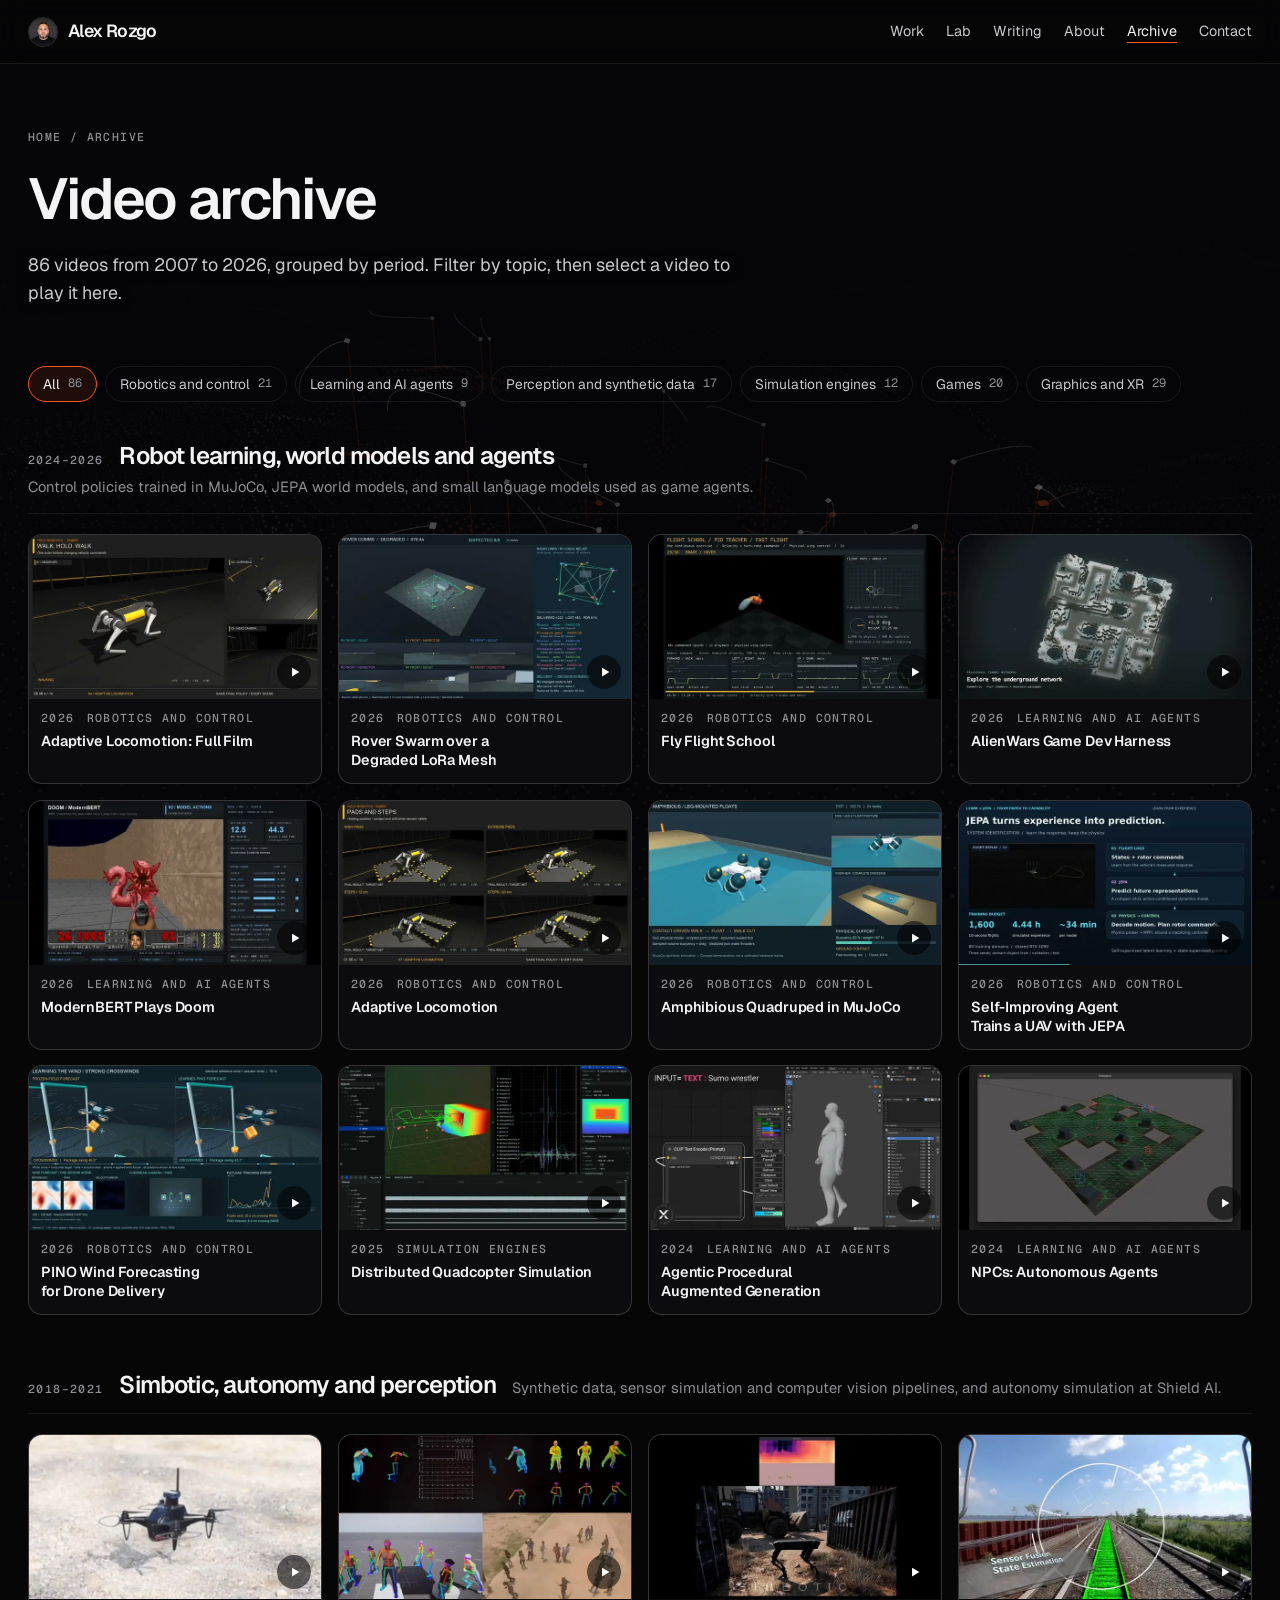
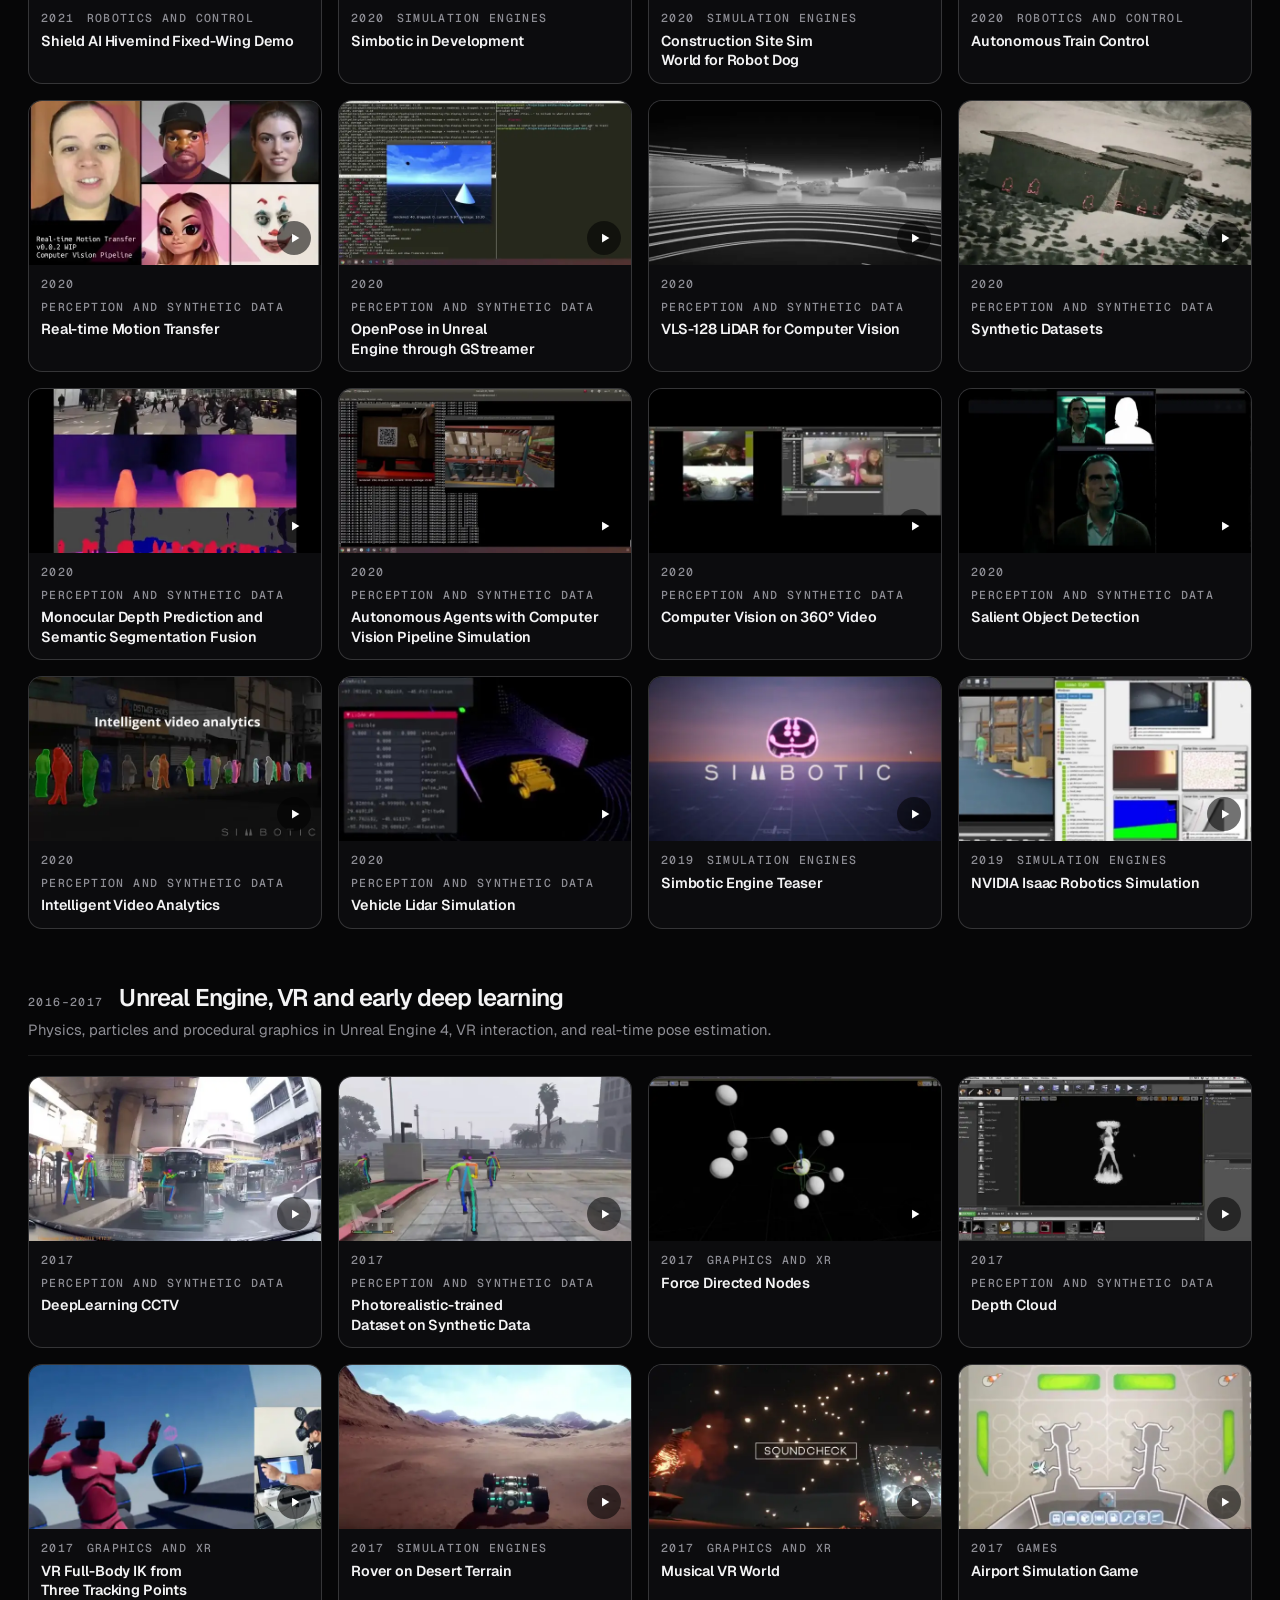
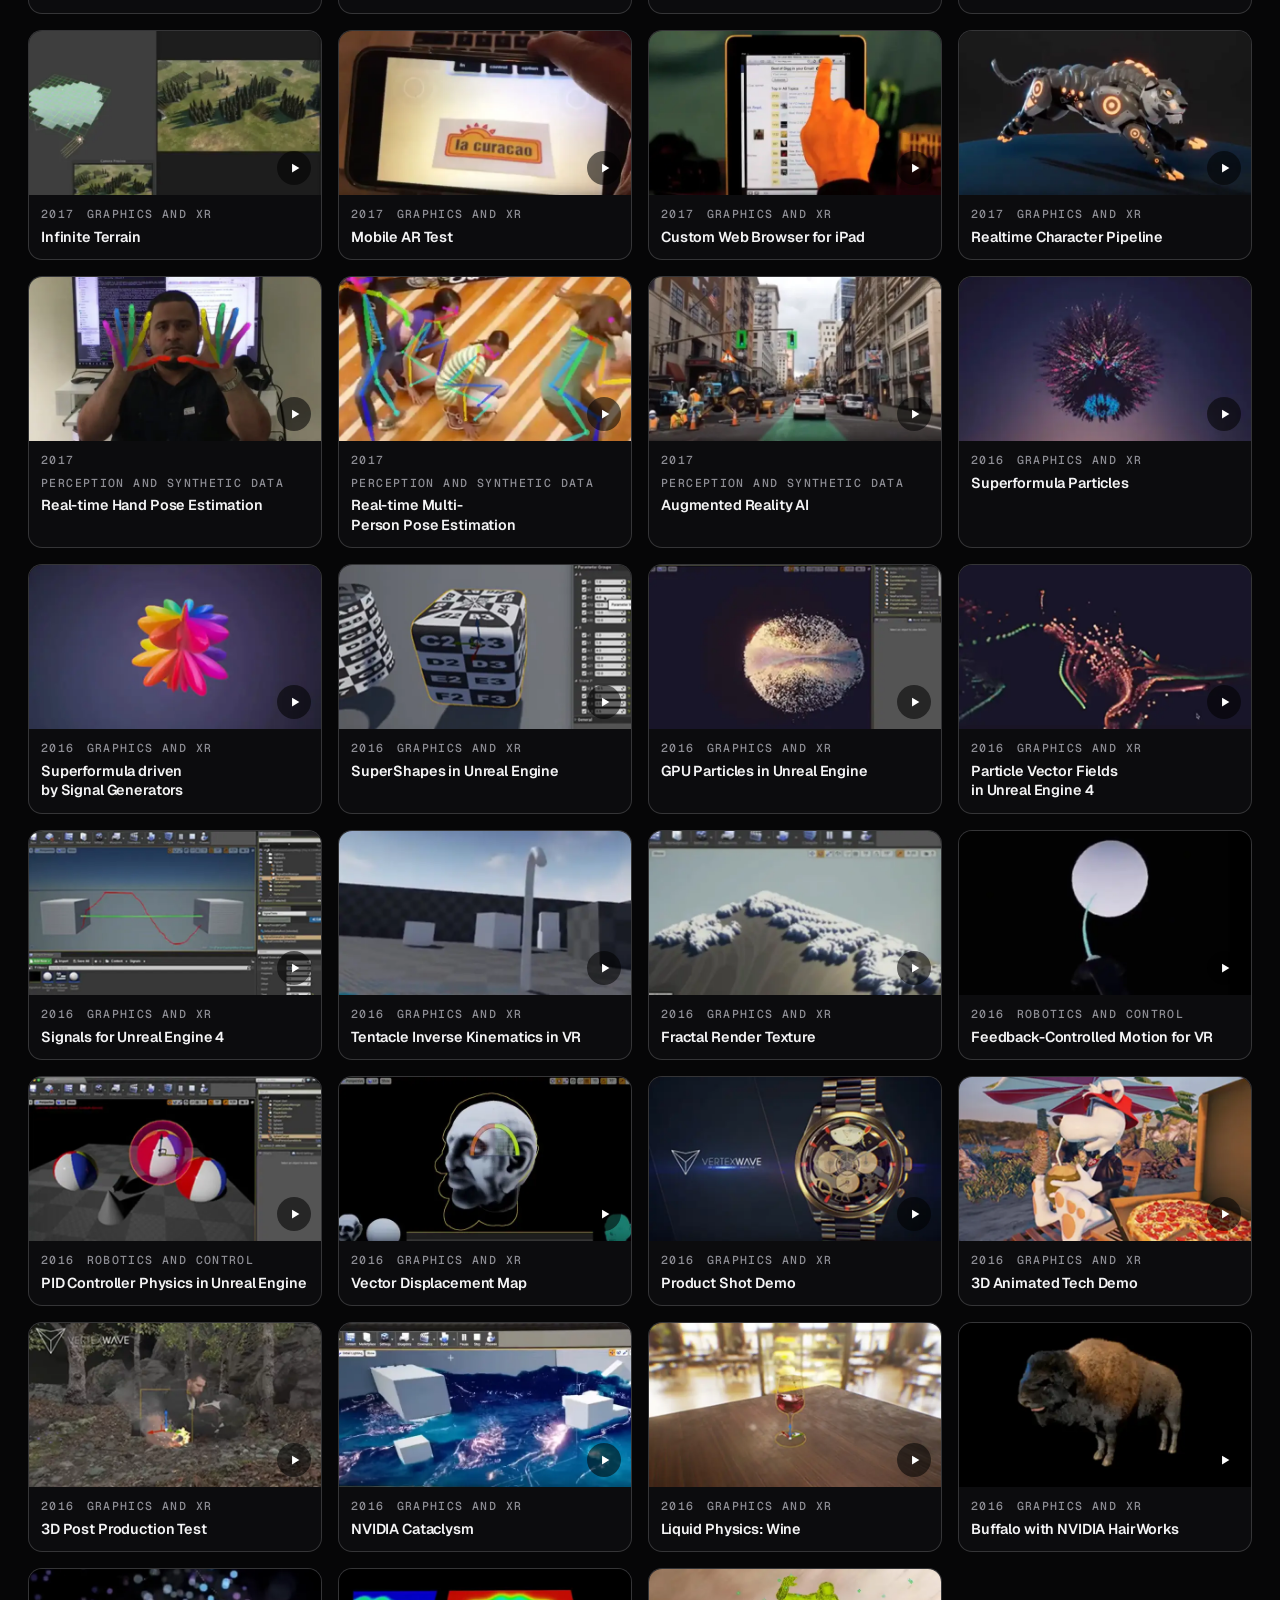
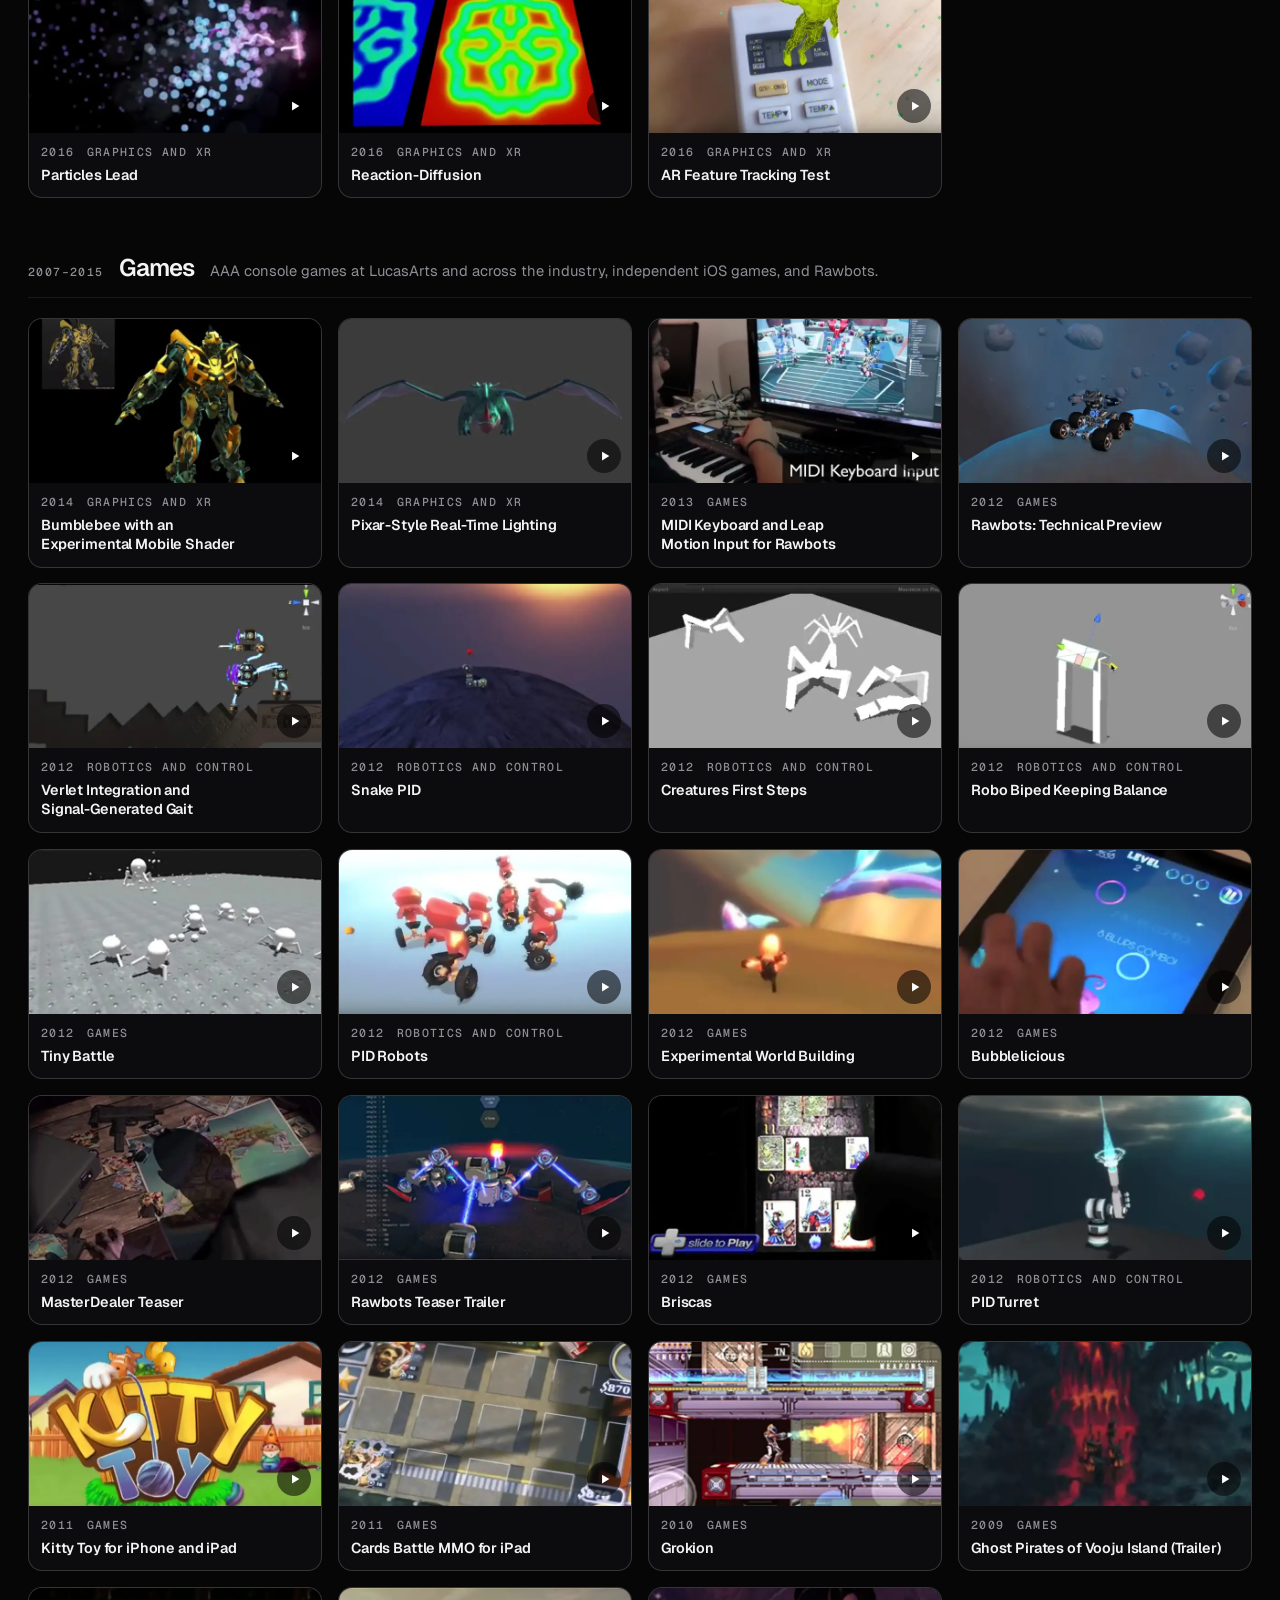
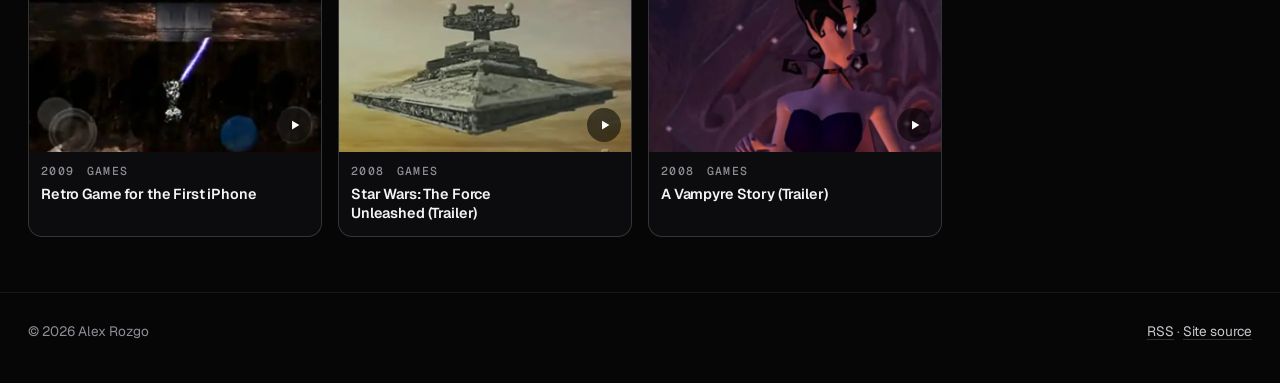
==== commit 19abf0c4: "Add portrait byline to hero and avatar to header" ====
--- a/archive/index.html
+++ b/archive/index.html
@@ -35,7 +35,7 @@
     <a class="skip-link" href="#main">Skip to content</a>
     <header class="site-header">
         <div class="wrap">
-            <a class="brand" href="../">Alex Rozgo</a>
+            <a class="brand" href="../"><img class="brand-avatar" src="../media/rozgo-avatar.webp" alt="" width="36" height="36" loading="eager" decoding="async">Alex Rozgo</a>
             <nav class="nav" id="site-nav" aria-label="Main">
                 <a href="../#work">Work</a>
                 <a href="../#lab">Lab</a>
--- a/css/main.css
+++ b/css/main.css
@@ -1875,3 +1875,32 @@
         linear-gradient(90deg, rgba(6, 6, 7, 0.78) 0%, rgba(6, 6, 7, 0.35) 42%, rgba(6, 6, 7, 0) 70%),
         linear-gradient(180deg, rgba(6, 6, 7, 0) 65%, rgba(6, 6, 7, 0.65) 100%);
 }
+
+.brand {
+    display: inline-flex;
+    align-items: center;
+    gap: 10px;
+}
+
+.brand-avatar {
+    width: 30px;
+    height: 30px;
+    border-radius: 50%;
+    object-fit: cover;
+    border: 1px solid var(--line-strong);
+}
+
+.hero-byline {
+    display: flex;
+    align-items: center;
+    gap: 14px;
+}
+
+.hero-byline img {
+    width: 52px;
+    height: 52px;
+    border-radius: 50%;
+    object-fit: cover;
+    border: 2px solid #060607;
+    box-shadow: 0 0 0 1.5px var(--accent), 0 8px 24px rgba(0, 0, 0, 0.5);
+}
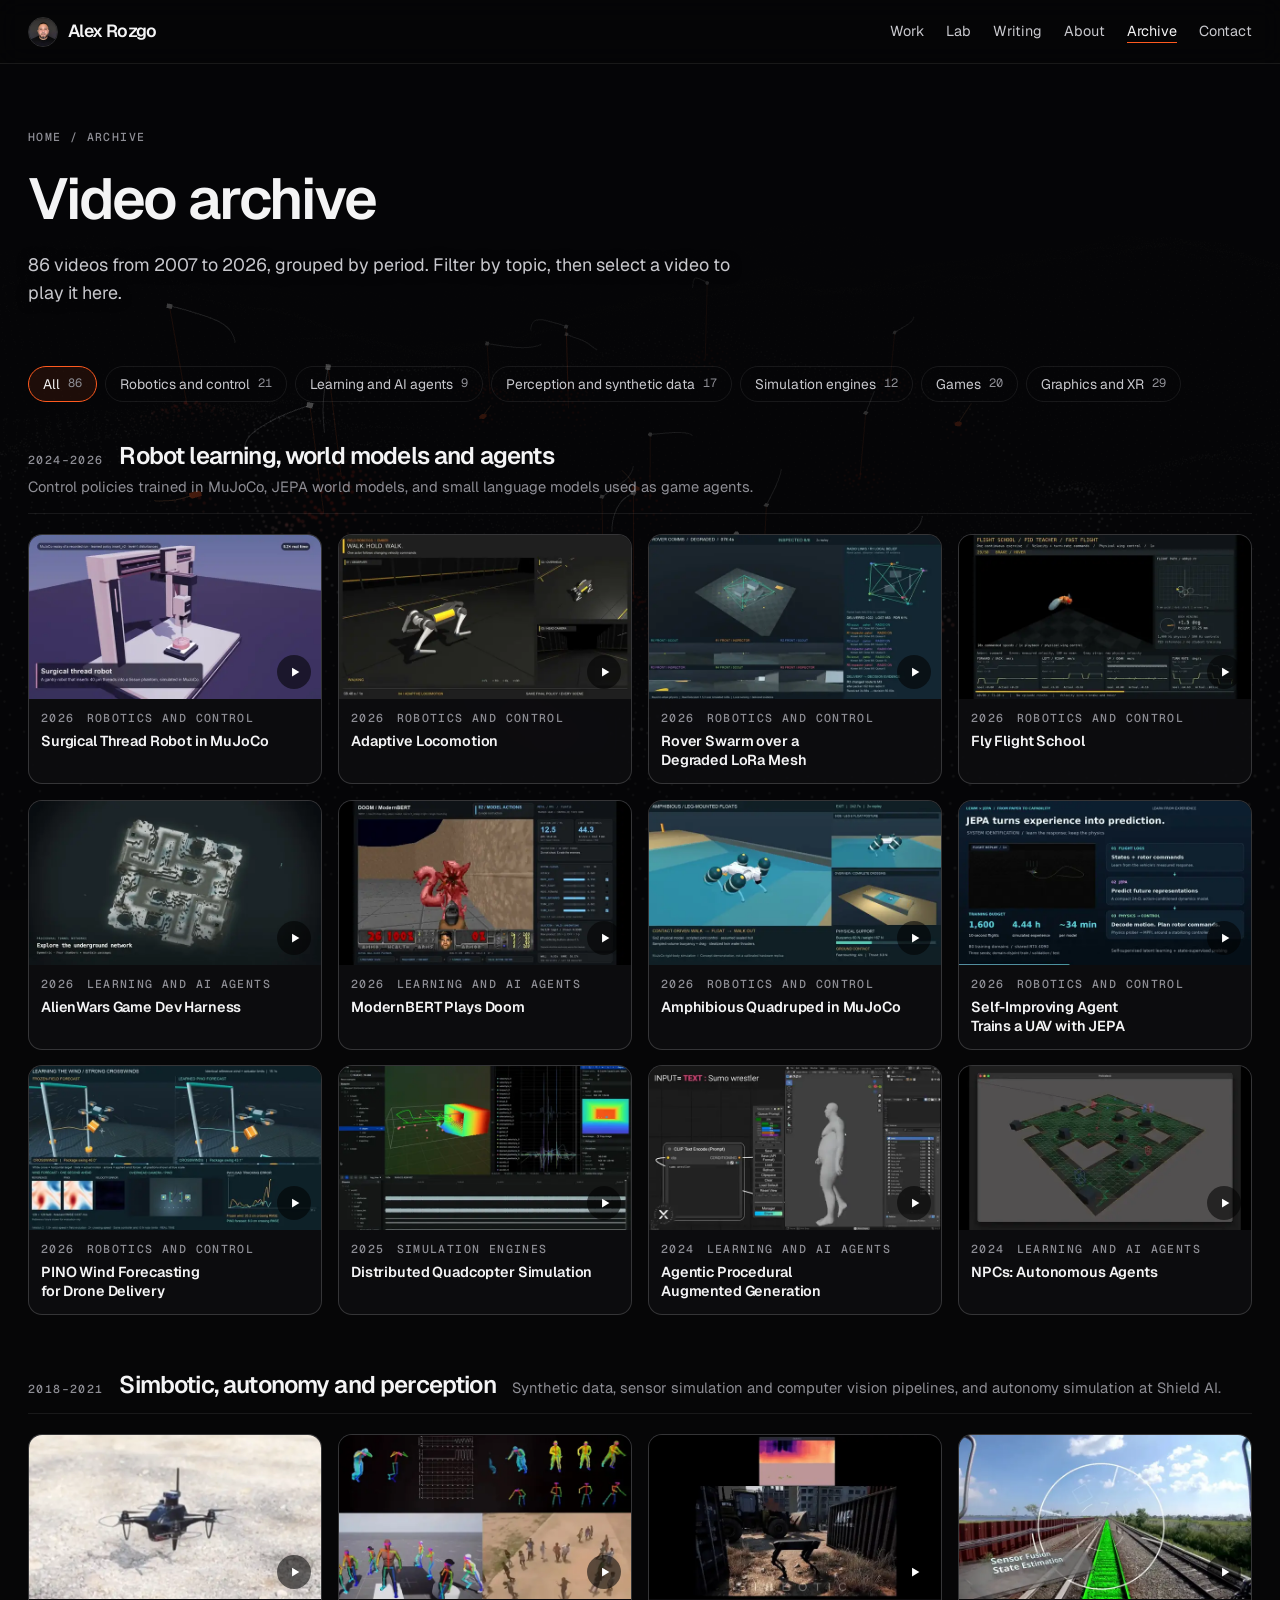
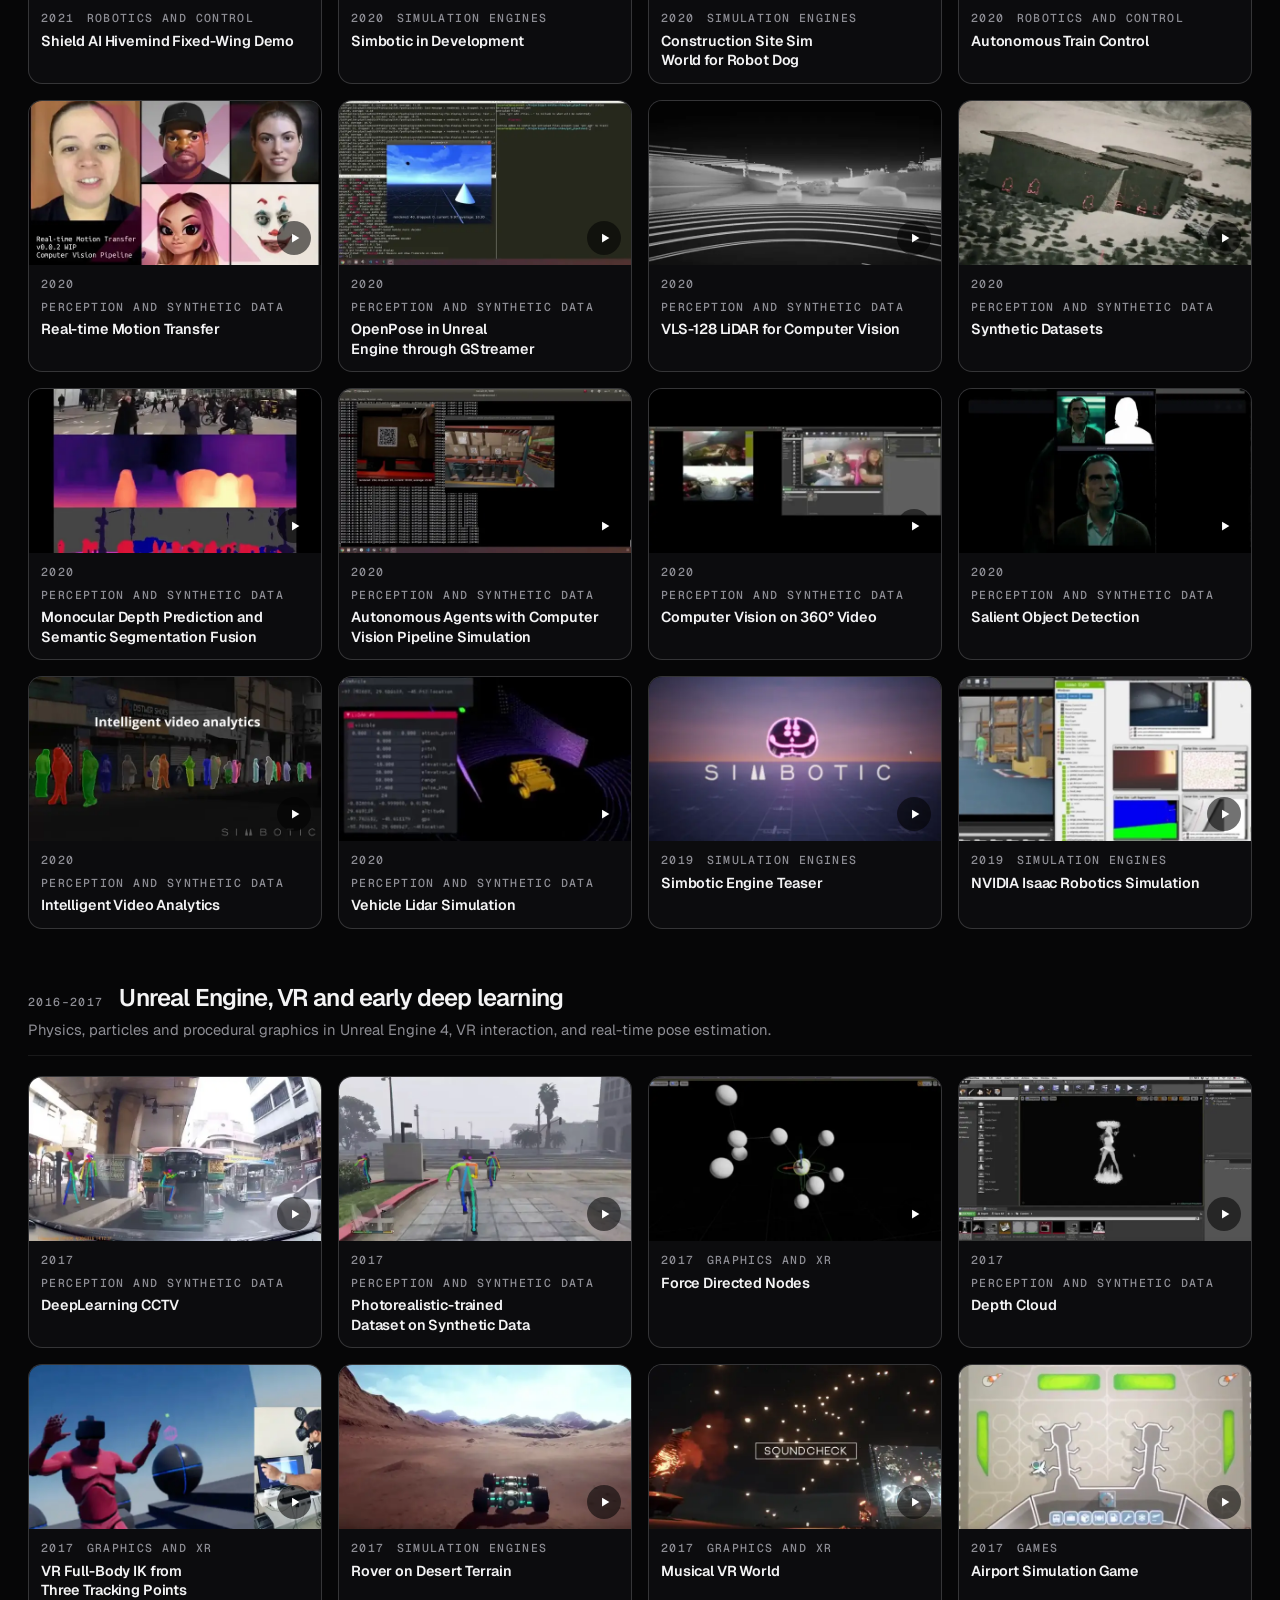
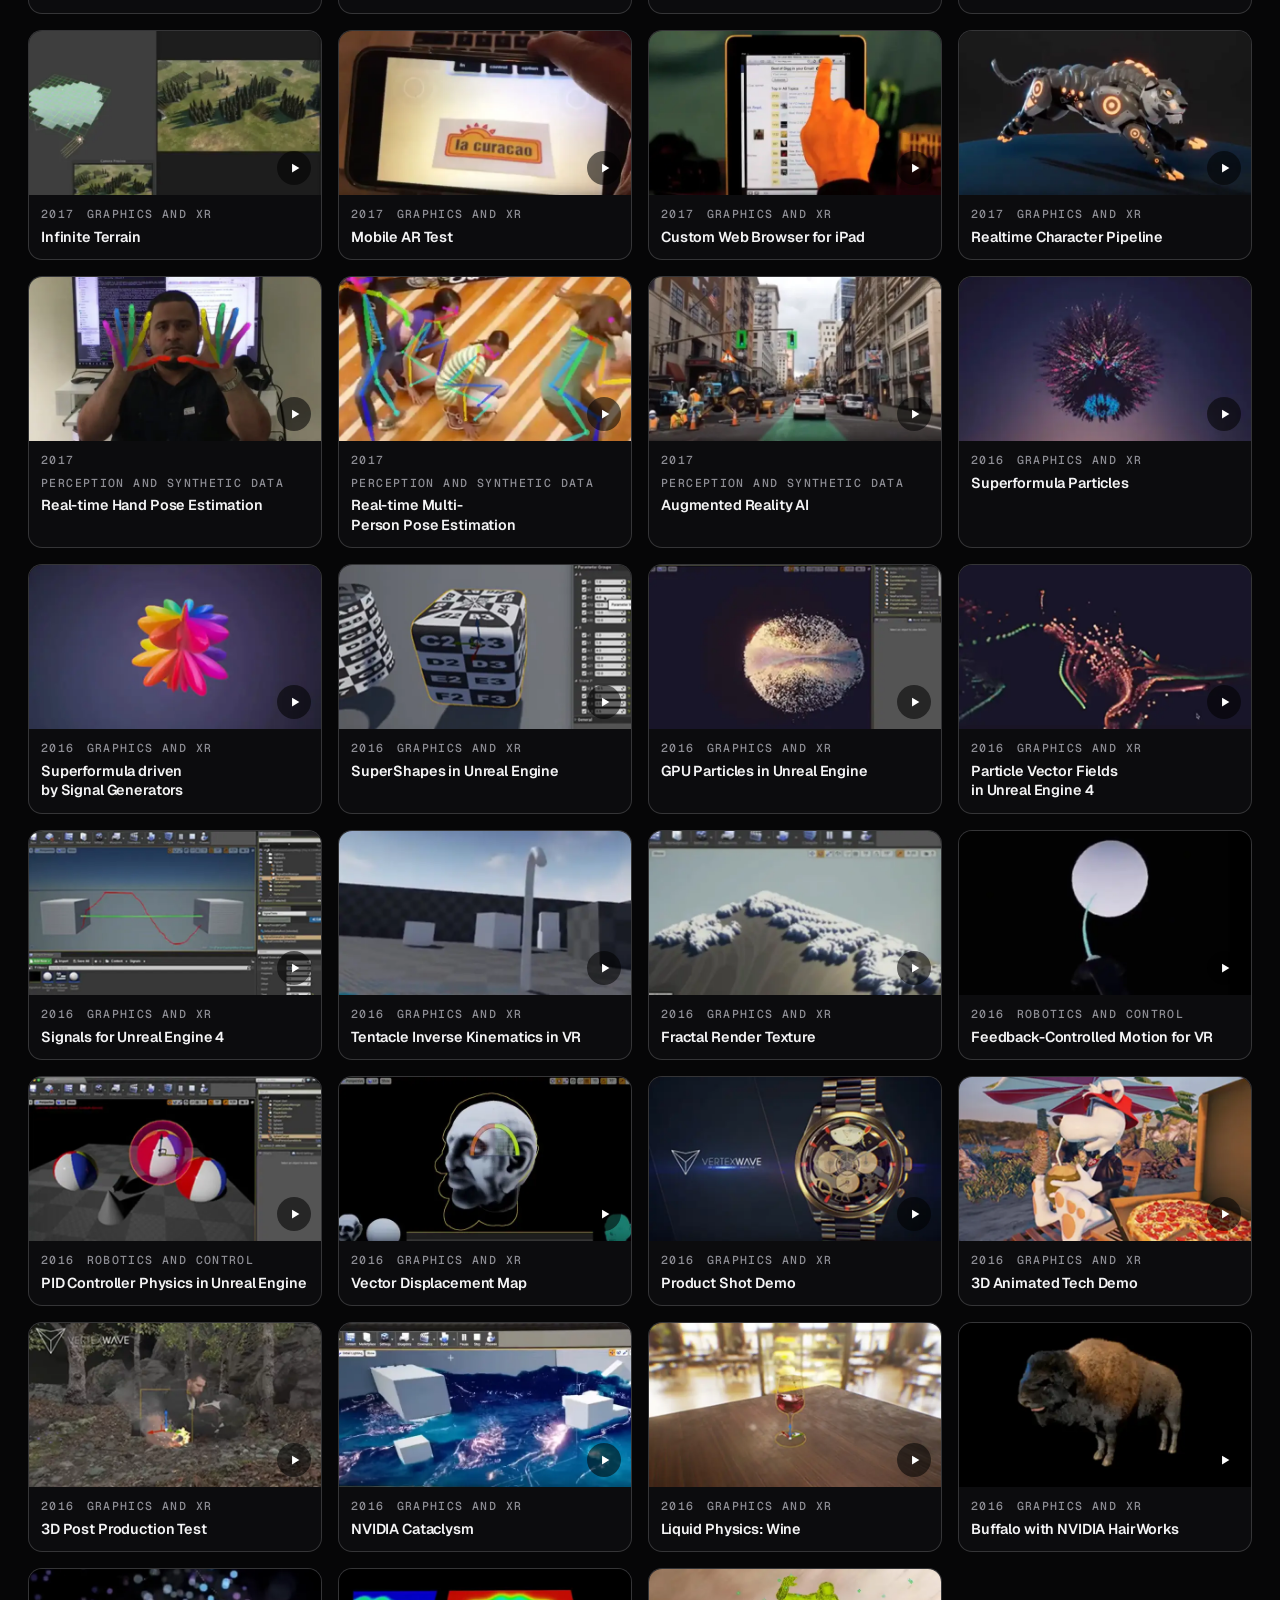
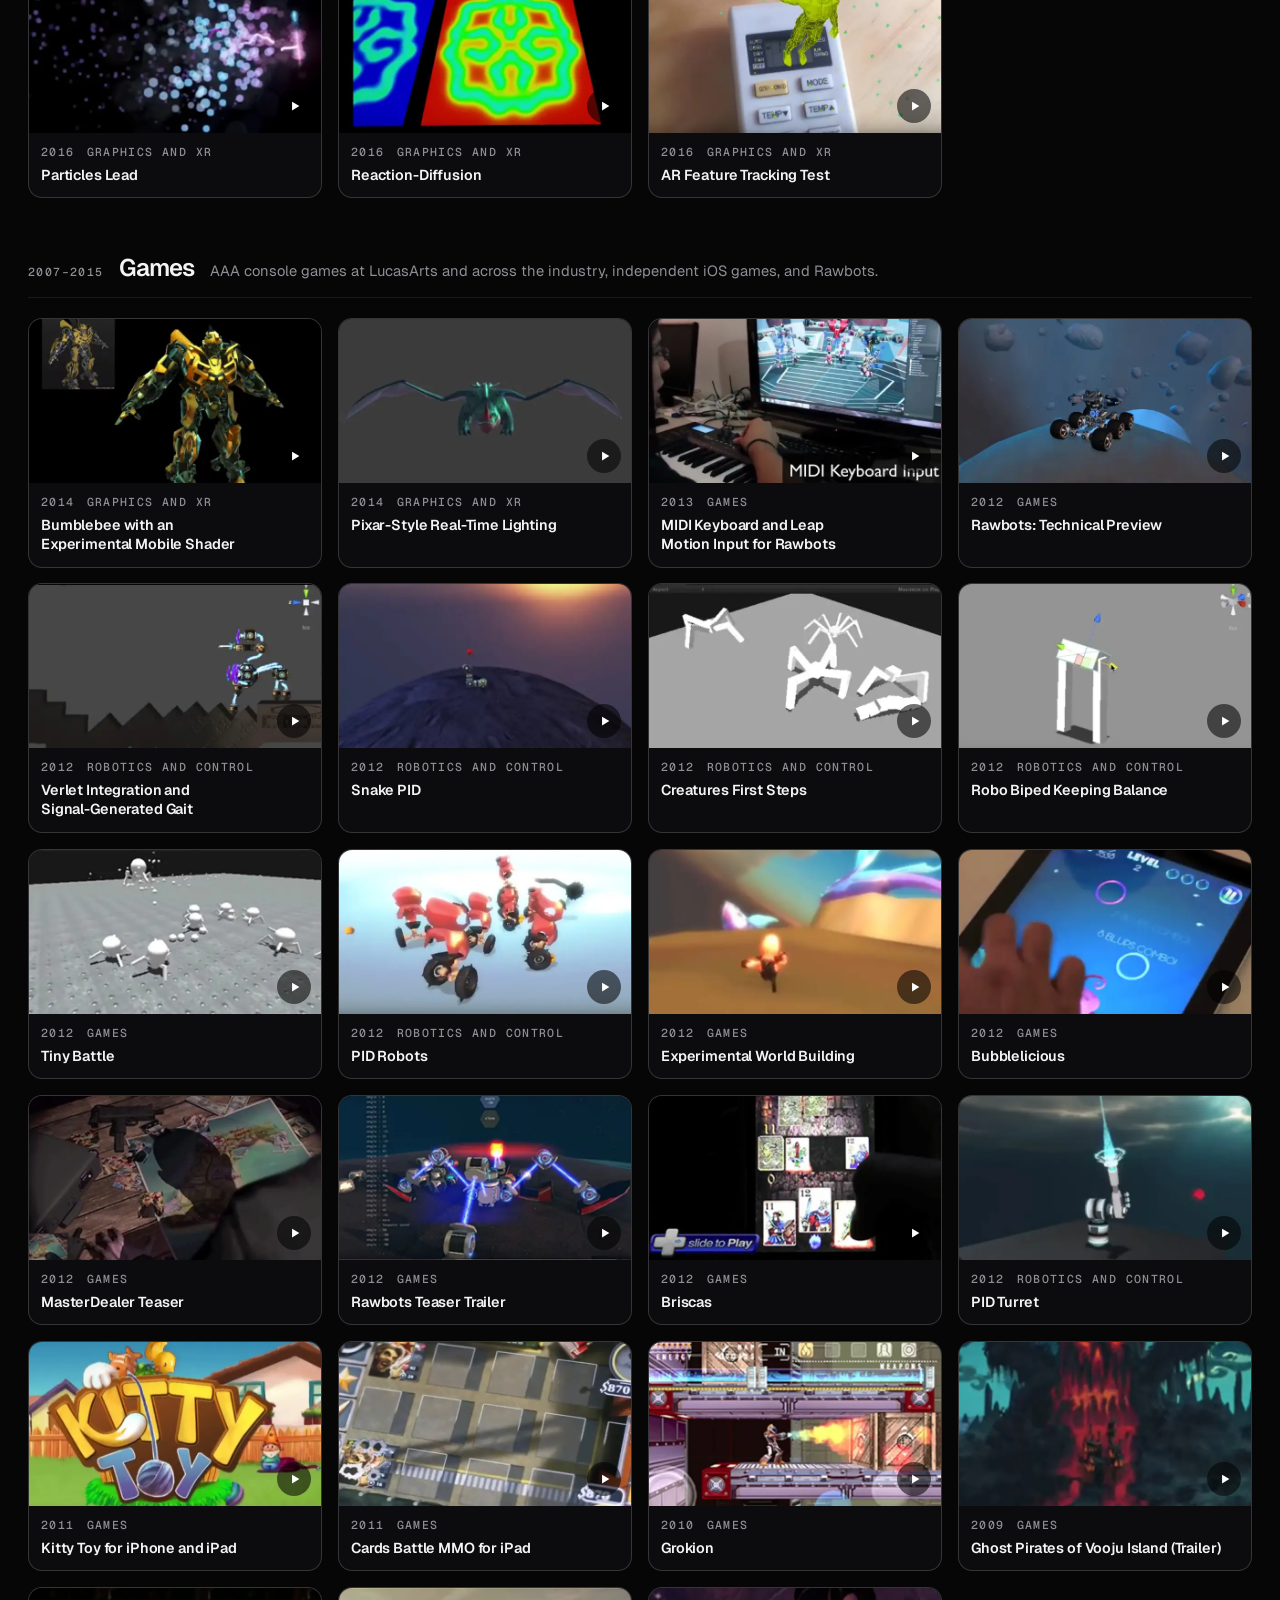
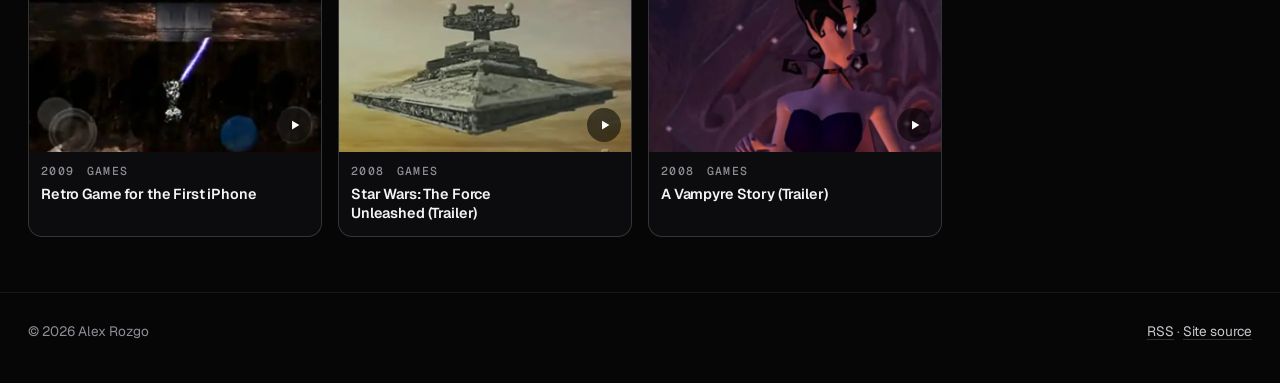
==== commit 1d4a92aa: "Lab: add Surgical Thread Robot in MuJoCo; merge duplicate Adaptive Locomotion videos" ====
--- a/archive/index.html
+++ b/archive/index.html
@@ -66,14 +66,24 @@
                     <p>Control policies trained in MuJoCo, JEPA world models, and small language models used as game agents.</p>
                 </div>
                 <div class="clips clips--compact" data-video-group>
-                <a class="clip" href="https://www.youtube.com/watch?v=yv_uwpPm9KQ" data-video data-title="Adaptive Locomotion: Full Film" data-sub="2026" data-topics="robot agents">
+                <a class="clip" href="https://www.youtube.com/watch?v=R3CkOR57v4E" data-video data-title="Surgical Thread Robot in MuJoCo" data-sub="2026" data-topics="robot agents">
+                    <div class="clip-media">
+                        <img src="../media/thumbs/R3CkOR57v4E.webp" alt="" width="640" height="360" loading="lazy" decoding="async">
+                        <span class="clip-play"><svg viewBox="0 0 24 24" aria-hidden="true"><path d="M7 4.5v15l12.5-7.5L7 4.5Z" fill="currentColor"/></svg></span>
+                    </div>
+                    <div class="clip-body">
+                        <div class="clip-meta"><span class="label">2026</span><span class="label">Robotics and control</span></div>
+                        <h3>Surgical Thread Robot in MuJoCo</h3>
+                    </div>
+                </a>
+                <a class="clip" href="https://www.youtube.com/watch?v=yv_uwpPm9KQ" data-video data-title="Adaptive Locomotion" data-sub="2026" data-topics="robot agents">
                     <div class="clip-media">
                         <img src="../media/thumbs/yv_uwpPm9KQ.webp" alt="" width="640" height="360" loading="lazy" decoding="async">
                         <span class="clip-play"><svg viewBox="0 0 24 24" aria-hidden="true"><path d="M7 4.5v15l12.5-7.5L7 4.5Z" fill="currentColor"/></svg></span>
                     </div>
                     <div class="clip-body">
                         <div class="clip-meta"><span class="label">2026</span><span class="label">Robotics and control</span></div>
-                        <h3>Adaptive Locomotion: Full Film</h3>
+                        <h3>Adaptive Locomotion</h3>
                     </div>
                 </a>
                 <a class="clip" href="https://www.youtube.com/watch?v=sA_NDf96Dgo" data-video data-title="Rover Swarm over a Degraded LoRa Mesh" data-sub="2026" data-topics="robot sim">
@@ -114,16 +124,6 @@
                     <div class="clip-body">
                         <div class="clip-meta"><span class="label">2026</span><span class="label">Learning and AI agents</span></div>
                         <h3>ModernBERT Plays Doom</h3>
-                    </div>
-                </a>
-                <a class="clip" href="https://www.youtube.com/watch?v=emeSmbveTcc" data-video data-title="Adaptive Locomotion" data-sub="2026" data-topics="robot agents">
-                    <div class="clip-media">
-                        <img src="../media/thumbs/emeSmbveTcc.webp" alt="" width="640" height="360" loading="lazy" decoding="async">
-                        <span class="clip-play"><svg viewBox="0 0 24 24" aria-hidden="true"><path d="M7 4.5v15l12.5-7.5L7 4.5Z" fill="currentColor"/></svg></span>
-                    </div>
-                    <div class="clip-body">
-                        <div class="clip-meta"><span class="label">2026</span><span class="label">Robotics and control</span></div>
-                        <h3>Adaptive Locomotion</h3>
                     </div>
                 </a>
                 <a class="clip" href="https://www.youtube.com/watch?v=NMeBjxofL8Y" data-video data-title="Amphibious Quadruped in MuJoCo" data-sub="2026" data-topics="robot sim">
--- a/css/main.css
+++ b/css/main.css
@@ -1904,3 +1904,77 @@
     border: 2px solid #060607;
     box-shadow: 0 0 0 1.5px var(--accent), 0 8px 24px rgba(0, 0, 0, 0.5);
 }
+
+.press li {
+    display: grid;
+    grid-template-columns: 56px minmax(0, 1fr);
+    gap: 16px;
+    align-items: center;
+}
+
+.press-thumb {
+    width: 56px;
+    height: 56px;
+    border-radius: 50%;
+    object-fit: cover;
+    border: 2px solid #060607;
+    box-shadow: 0 0 0 1px var(--line-strong);
+}
+
+.press li:hover .press-thumb {
+    box-shadow: 0 0 0 1.5px var(--accent);
+}
+
+.press-coda {
+    display: flex;
+    justify-content: center;
+    margin: 28px 0 12px;
+}
+
+.press-coda span {
+    display: grid;
+    place-items: center;
+    width: 104px;
+    height: 104px;
+    border-radius: 50%;
+    font-size: 0.82rem;
+    font-weight: 600;
+    line-height: 1.25;
+    text-align: center;
+    color: var(--text);
+    background: rgba(30, 30, 34, 0.9);
+    border: 2px solid #060607;
+    box-shadow: 0 0 0 1px var(--line-strong);
+}
+
+.hero-byline {
+    gap: 16px;
+}
+
+.hero-byline img {
+    width: 64px;
+    height: 64px;
+}
+
+.hero-byline-text {
+    display: flex;
+    flex-direction: column;
+    gap: 6px;
+}
+
+.hero-name {
+    font-size: clamp(1.35rem, 2vw, 1.65rem);
+    font-weight: 600;
+    letter-spacing: -0.03em;
+    line-height: 1.1;
+    color: var(--text);
+}
+
+.hero-byline-text .label {
+    font-size: 0.8rem;
+    font-weight: 500;
+}
+
+.hero h1 {
+    font-size: clamp(2.5rem, 4.8vw, 4.3rem);
+}
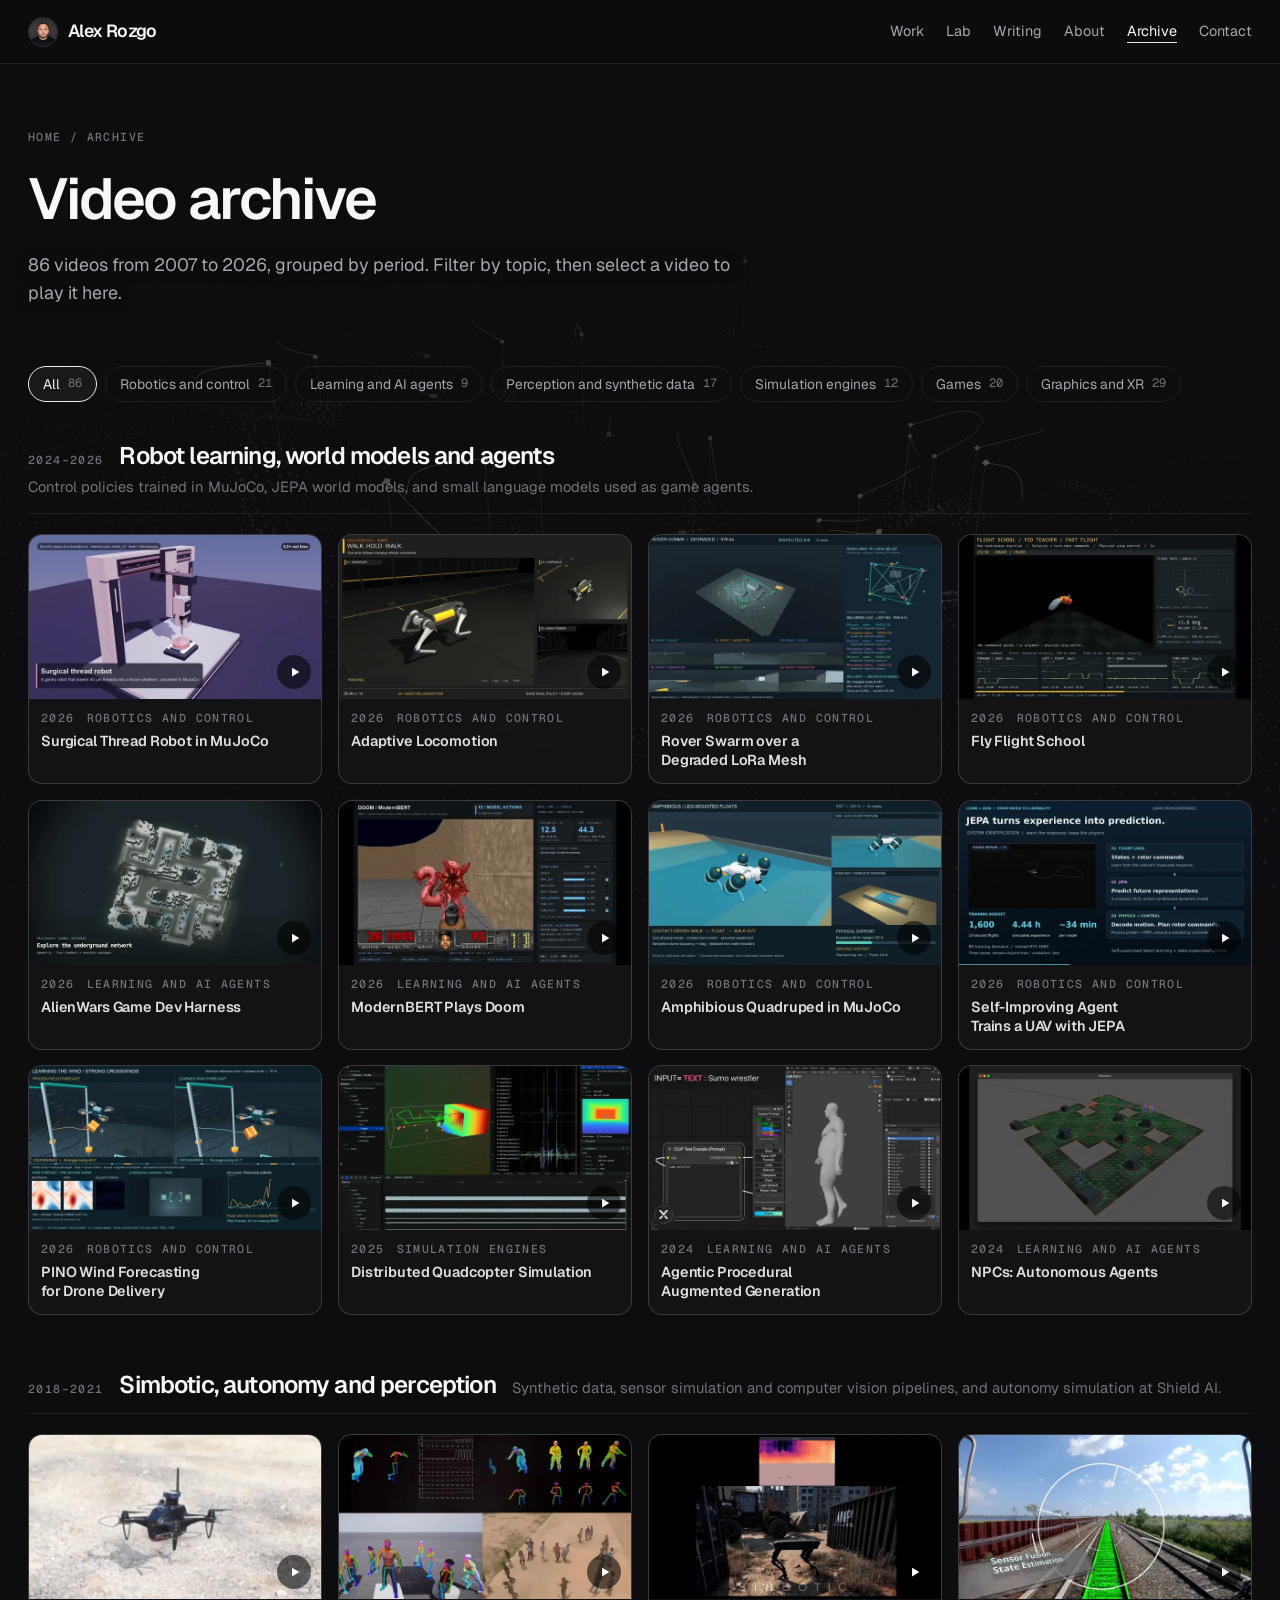
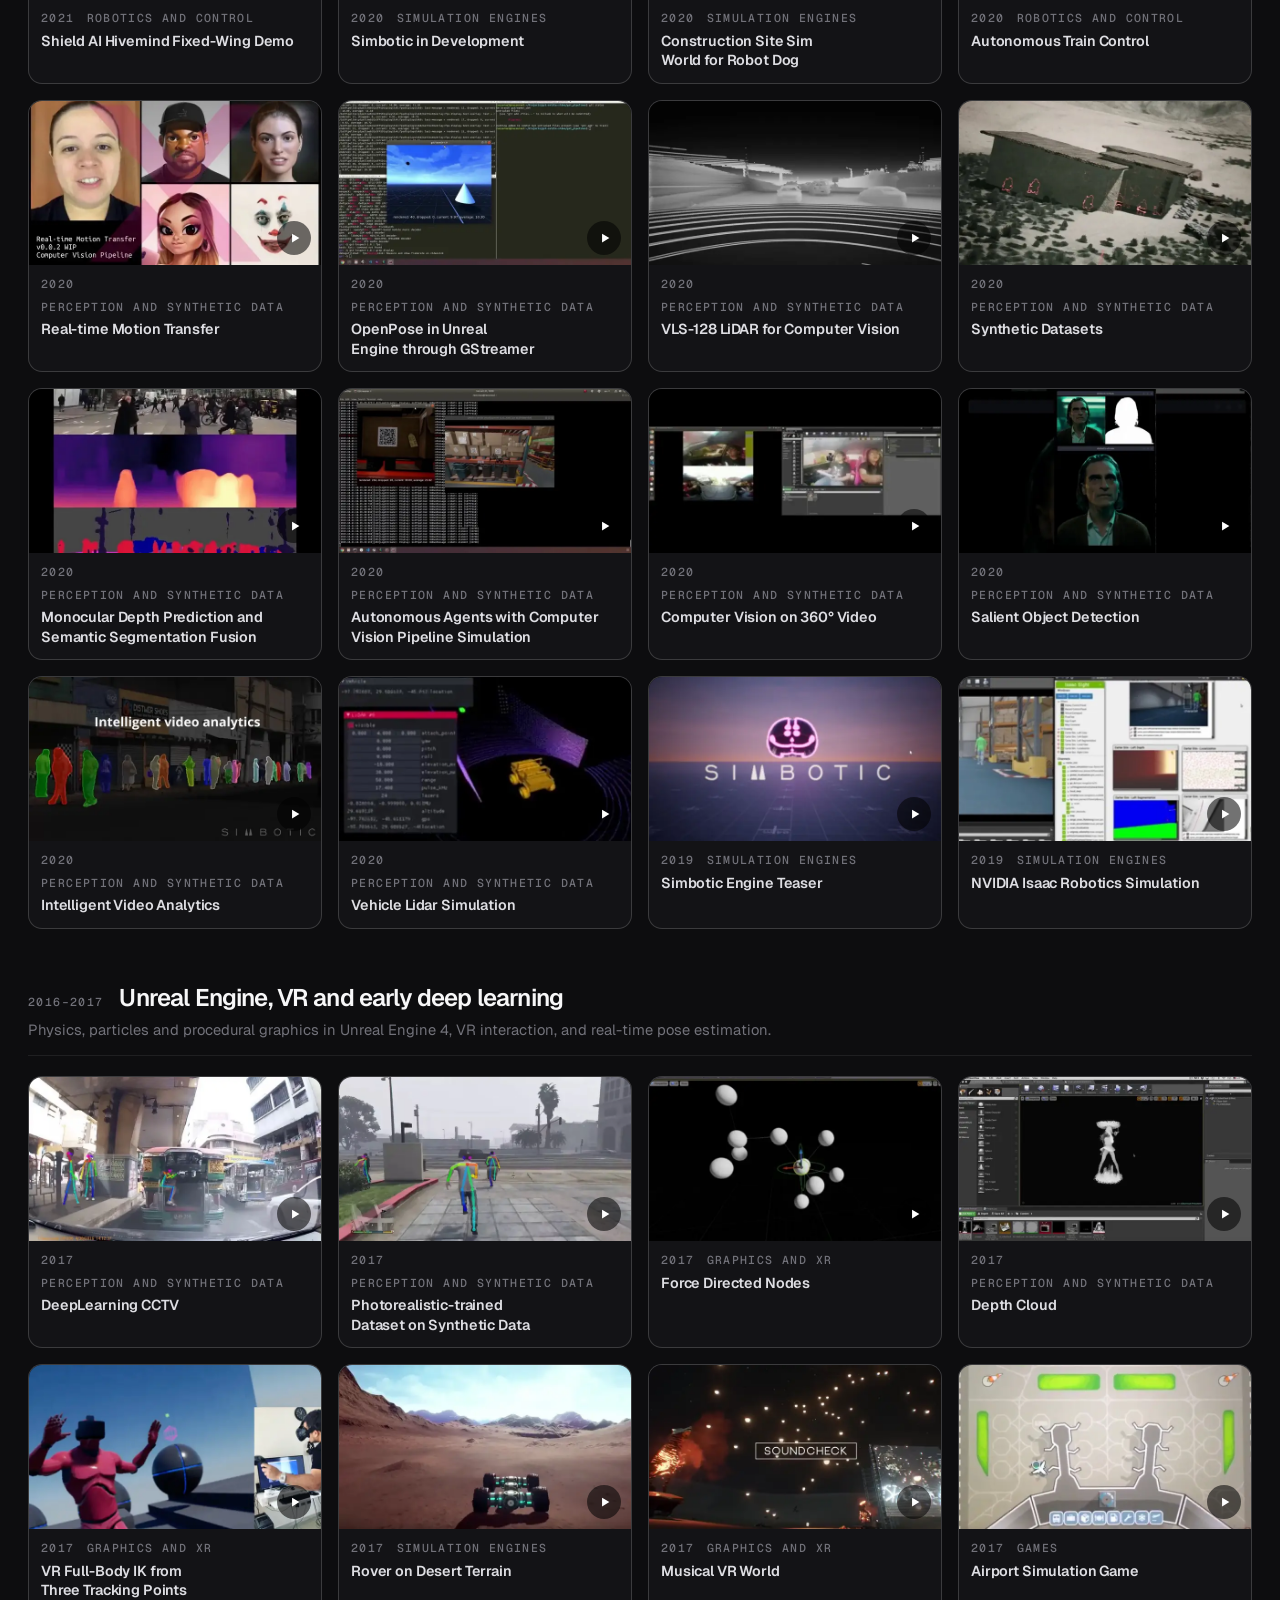
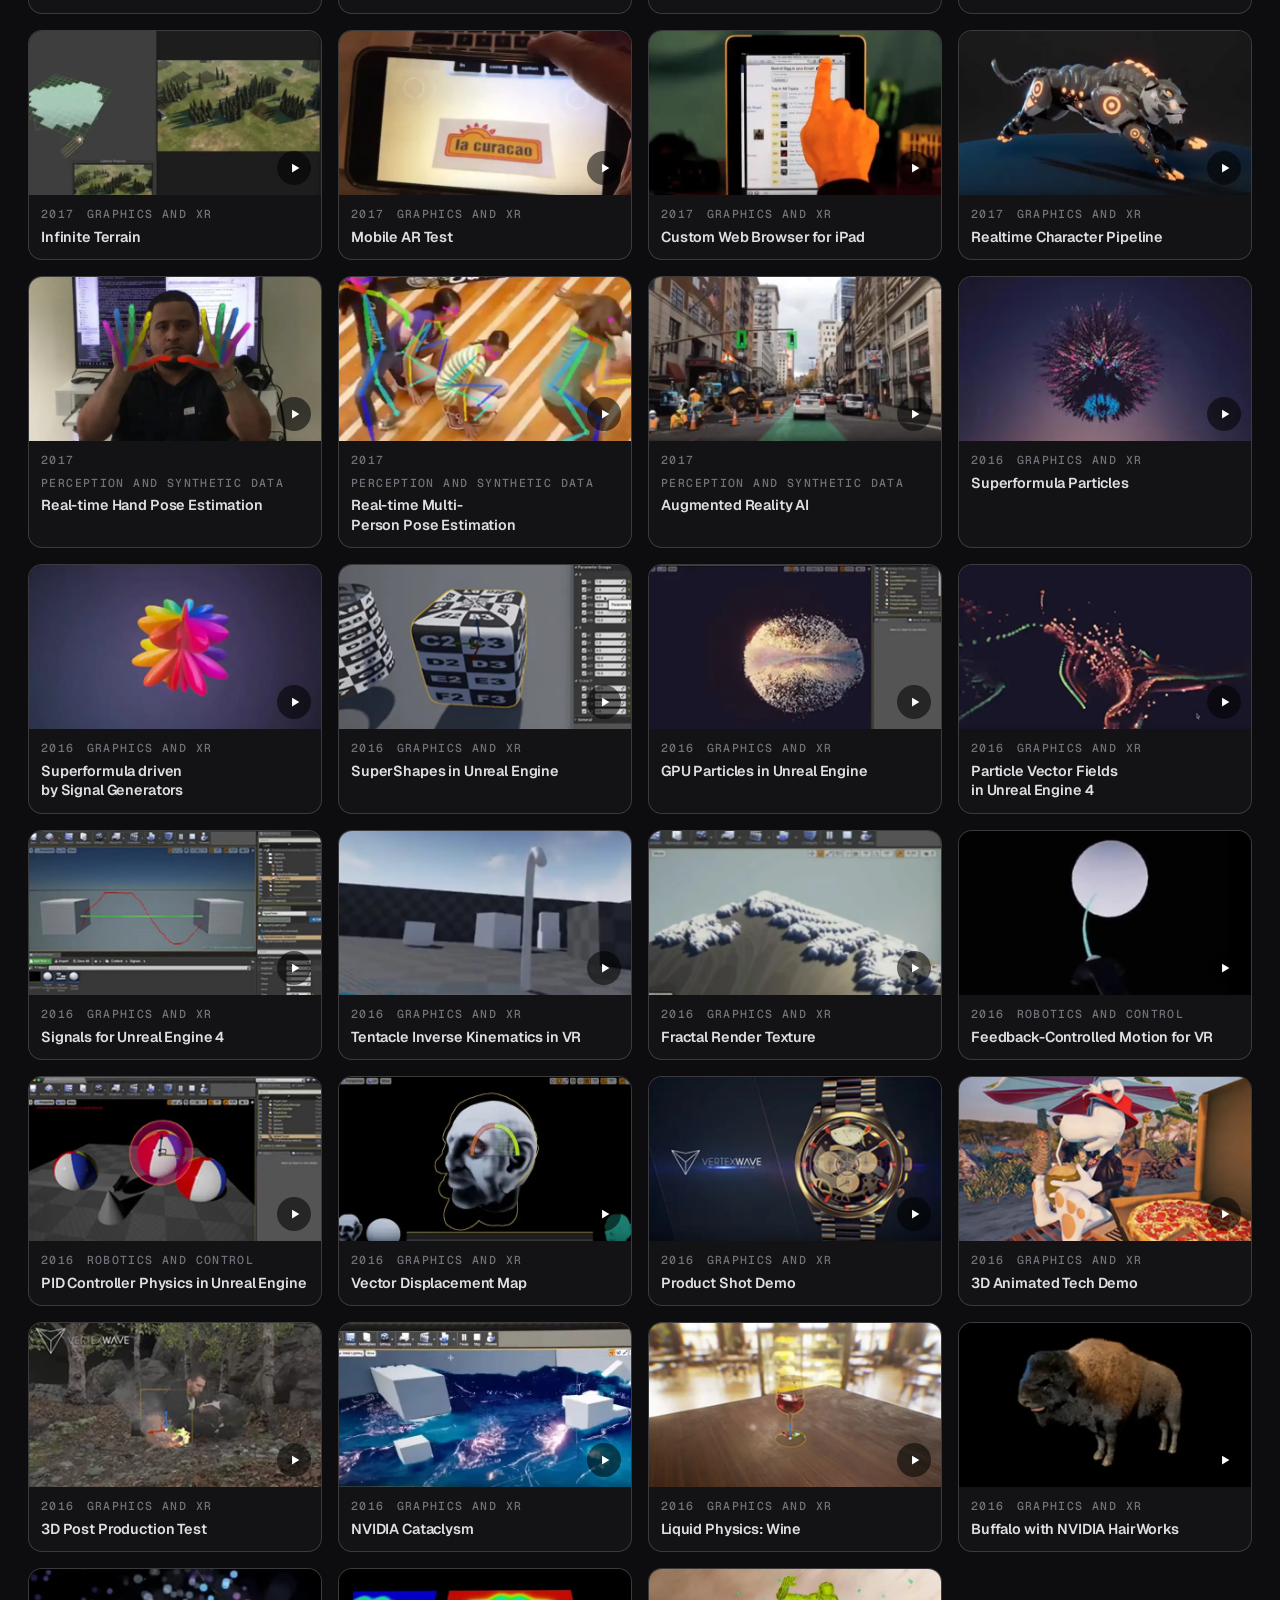
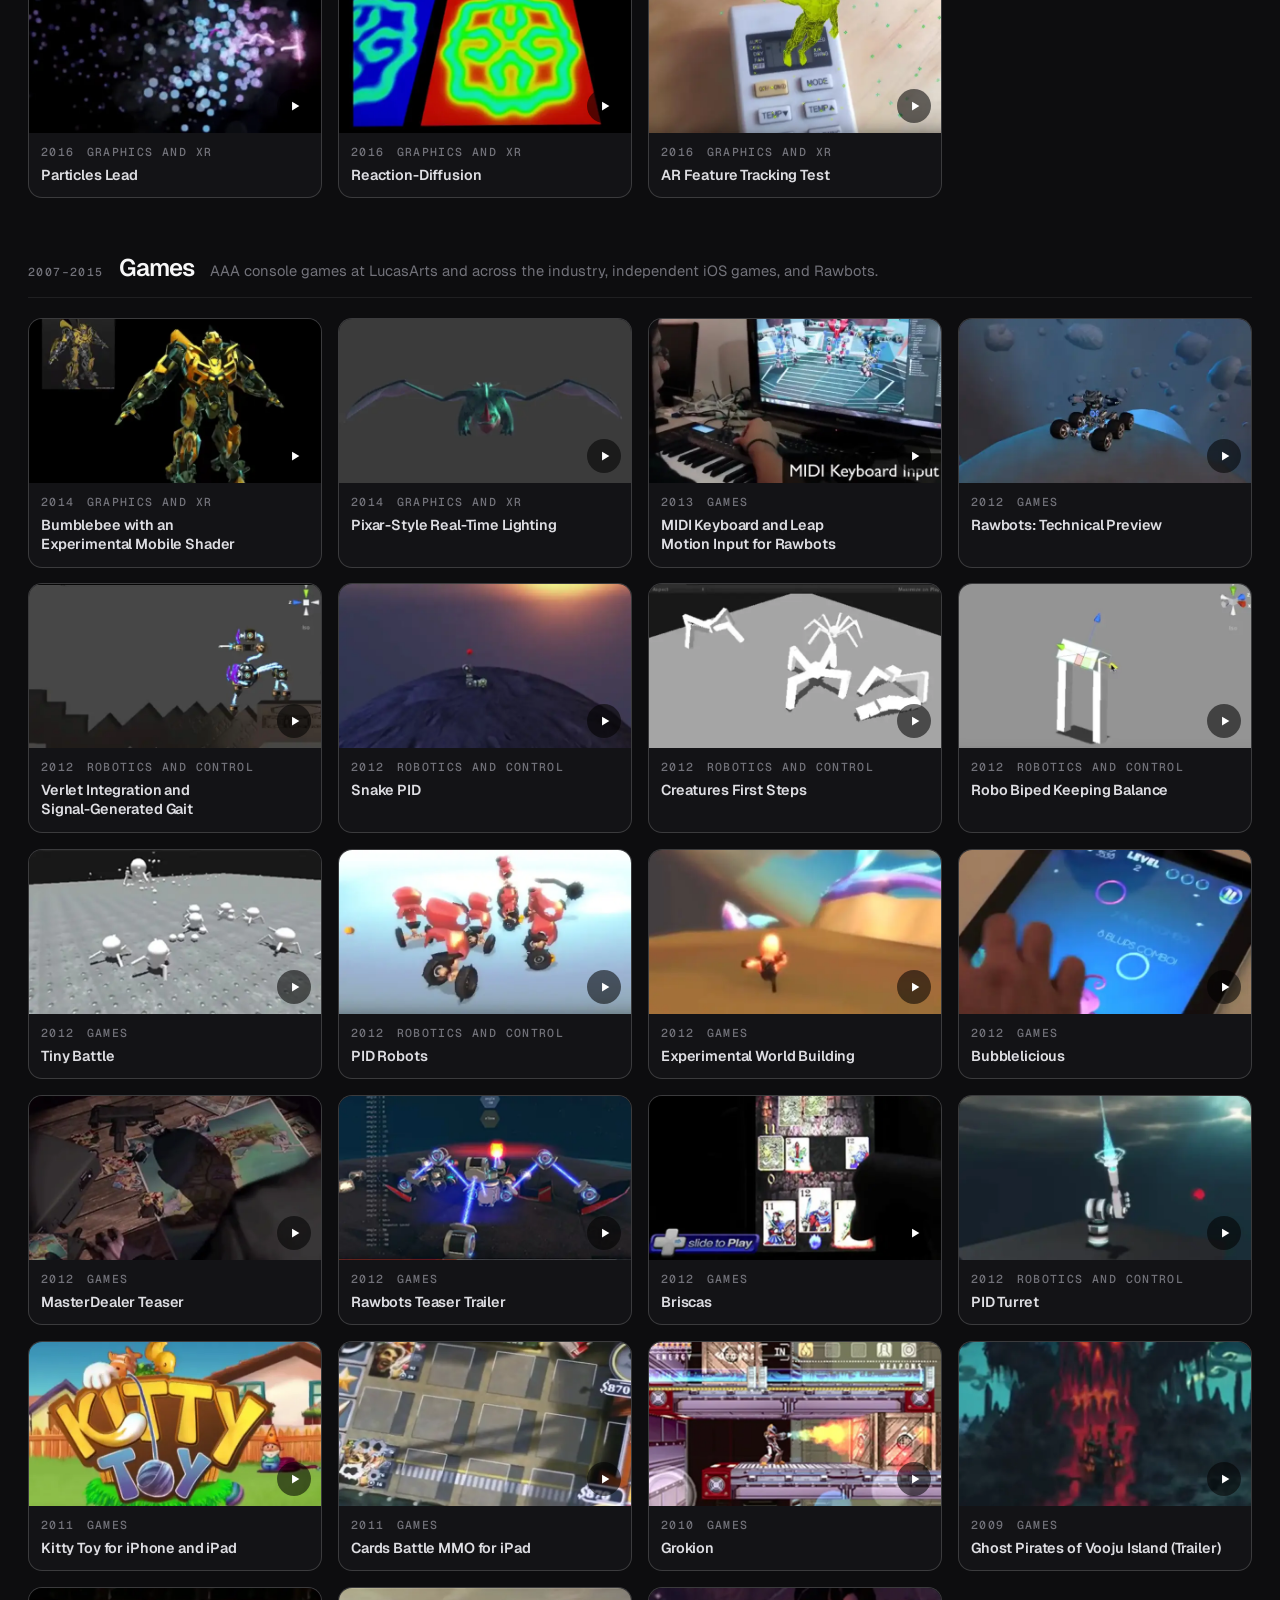
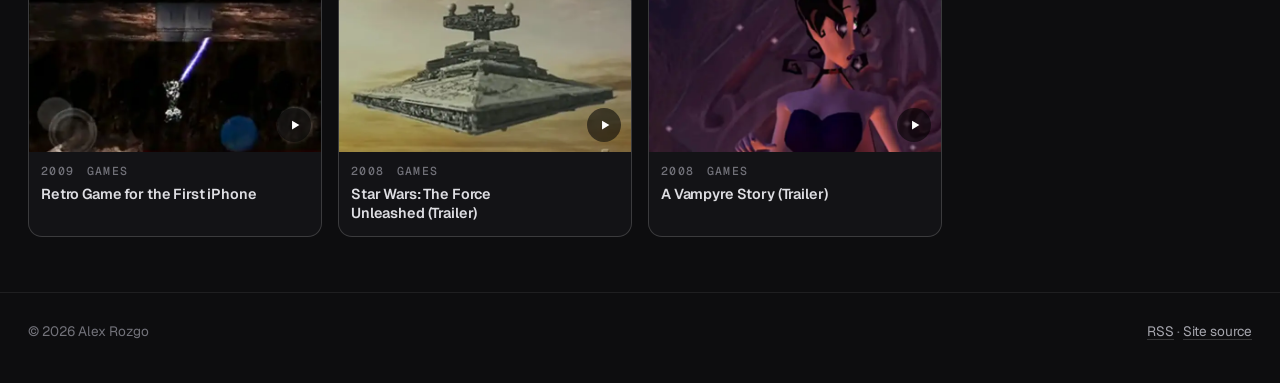
==== commit 1b597646: "Monochrome charcoal palette with a four-level white text hierarchy" ====
--- a/archive/index.html
+++ b/archive/index.html
@@ -10,7 +10,7 @@
     <link rel="icon" href="../favicon.svg" type="image/svg+xml">
     <link rel="apple-touch-icon" href="../apple-touch-icon.png">
     <link rel="alternate" type="application/rss+xml" title="Alex Rozgo: writing" href="../feed.xml">
-    <meta name="theme-color" content="#060607">
+    <meta name="theme-color" content="#0d0d0f">
     <meta property="og:type" content="website">
     <meta property="og:site_name" content="Alex Rozgo">
     <meta property="og:url" content="https://rozgo.github.io/archive/">
--- a/css/main.css
+++ b/css/main.css
@@ -1,16 +1,17 @@
 /* Alex Rozgo — site styles. Dark only: pages sit over a live WebGL simulation (js/scene.js). */
 
 :root {
-    --bg: #060607;
-    --surface: rgba(15, 15, 18, 0.74);
-    --surface-2: rgba(30, 30, 34, 0.82);
+    --bg: #0d0d0f;
+    --surface: rgba(22, 22, 25, 0.78);
+    --surface-2: rgba(34, 34, 38, 0.85);
     --line: rgba(255, 255, 255, 0.08);
     --line-strong: rgba(255, 255, 255, 0.17);
     --muted: #8e8e95;
     --text: #f4f4f5;
     --text-soft: #c8c8cd;
-    --accent: #ff5a1f;
-    --accent-soft: rgba(255, 90, 31, 0.1);
+    --accent: #ececee;
+    --signal: #7ddc9b;
+    --accent-soft: rgba(255, 255, 255, 0.05);
     --green: #6fcf8e;
     --overlay: rgba(4, 4, 5, 0.9);
     --shadow: 0 30px 80px rgba(0, 0, 0, 0.55);
@@ -284,7 +285,7 @@
 }
 
 .button--primary:hover {
-    background: color-mix(in srgb, var(--accent) 86%, white);
+    background: #ffffff;
 }
 
 .link-row {
@@ -1588,16 +1589,16 @@
     z-index: -1;
     pointer-events: none;
     background:
-        linear-gradient(90deg, rgba(6, 6, 7, 0.82) 0%, rgba(6, 6, 7, 0.45) 45%, rgba(6, 6, 7, 0.1) 100%),
-        linear-gradient(180deg, rgba(6, 6, 7, 0) 60%, rgba(6, 6, 7, 0.7) 100%);
+        linear-gradient(90deg, rgba(13, 13, 15, 0.82) 0%, rgba(13, 13, 15, 0.45) 45%, rgba(13, 13, 15, 0.1) 100%),
+        linear-gradient(180deg, rgba(13, 13, 15, 0) 60%, rgba(13, 13, 15, 0.7) 100%);
 }
 
 body[data-scene="ambient"]::after {
-    background: rgba(6, 6, 7, 0.62);
+    background: rgba(13, 13, 15, 0.62);
 }
 
 .site-header {
-    background: rgba(6, 6, 7, 0.55);
+    background: rgba(13, 13, 15, 0.55);
 }
 
 .section {
@@ -1613,11 +1614,11 @@
 
 .stat,
 .facts div {
-    background: rgba(11, 11, 13, 0.86);
+    background: rgba(19, 19, 22, 0.88);
 }
 
 a.stat:hover {
-    background: rgba(24, 24, 28, 0.9);
+    background: rgba(32, 32, 36, 0.92);
 }
 
 .system,
@@ -1645,8 +1646,8 @@
 .system:hover,
 .clip:hover,
 .scene:hover {
-    border-color: rgba(255, 90, 31, 0.55);
-    box-shadow: 0 24px 60px rgba(0, 0, 0, 0.5), 0 0 0 1px rgba(255, 90, 31, 0.15);
+    border-color: rgba(255, 255, 255, 0.32);
+    box-shadow: 0 24px 60px rgba(0, 0, 0, 0.5), 0 0 0 1px rgba(255, 255, 255, 0.06);
 }
 
 .timeline,
@@ -1777,7 +1778,7 @@
     border: 1px solid rgba(255, 255, 255, 0.14);
     transform: perspective(1400px) rotateY(-16deg) rotateX(5deg) translateZ(0);
     transform-origin: 70% 50%;
-    box-shadow: -30px 40px 90px rgba(0, 0, 0, 0.6), 0 0 60px rgba(255, 90, 31, 0.08);
+    box-shadow: -30px 40px 90px rgba(0, 0, 0, 0.6), 0 0 60px rgba(255, 255, 255, 0.03);
     transition: transform 0.6s cubic-bezier(0.2, 0.7, 0.2, 1);
 }
 
@@ -1809,8 +1810,8 @@
     height: 7px;
     margin-right: 8px;
     border-radius: 50%;
-    background: var(--accent);
-    box-shadow: 0 0 10px var(--accent);
+    background: var(--signal);
+    box-shadow: 0 0 10px var(--signal);
     animation: pulse 1.6s ease-in-out infinite;
 }
 
@@ -1836,7 +1837,7 @@
     }
 
     body::after {
-        background: linear-gradient(180deg, rgba(6, 6, 7, 0.55) 0%, rgba(6, 6, 7, 0.75) 100%);
+        background: linear-gradient(180deg, rgba(13, 13, 15, 0.55) 0%, rgba(13, 13, 15, 0.75) 100%);
     }
 }
 
@@ -1872,8 +1873,8 @@
 
 body::after {
     background:
-        linear-gradient(90deg, rgba(6, 6, 7, 0.78) 0%, rgba(6, 6, 7, 0.35) 42%, rgba(6, 6, 7, 0) 70%),
-        linear-gradient(180deg, rgba(6, 6, 7, 0) 65%, rgba(6, 6, 7, 0.65) 100%);
+        linear-gradient(90deg, rgba(13, 13, 15, 0.78) 0%, rgba(13, 13, 15, 0.35) 42%, rgba(13, 13, 15, 0) 70%),
+        linear-gradient(180deg, rgba(13, 13, 15, 0) 65%, rgba(13, 13, 15, 0.65) 100%);
 }
 
 .brand {
@@ -1901,7 +1902,7 @@
     height: 52px;
     border-radius: 50%;
     object-fit: cover;
-    border: 2px solid #060607;
+    border: 2px solid #0d0d0f;
     box-shadow: 0 0 0 1.5px var(--accent), 0 8px 24px rgba(0, 0, 0, 0.5);
 }
 
@@ -1917,7 +1918,7 @@
     height: 56px;
     border-radius: 50%;
     object-fit: cover;
-    border: 2px solid #060607;
+    border: 2px solid #0d0d0f;
     box-shadow: 0 0 0 1px var(--line-strong);
 }
 
@@ -1943,7 +1944,7 @@
     text-align: center;
     color: var(--text);
     background: rgba(30, 30, 34, 0.9);
-    border: 2px solid #060607;
+    border: 2px solid #0d0d0f;
     box-shadow: 0 0 0 1px var(--line-strong);
 }
 
@@ -1978,3 +1979,101 @@
 .hero h1 {
     font-size: clamp(2.5rem, 4.8vw, 4.3rem);
 }
+
+/* Text hierarchy: four shades of white, from headings (1) to metadata (4). */
+
+:root {
+    --text-1: #f7f7f8;
+    --text-2: #dedee3;
+    --text-3: #a6a6ae;
+    --text-4: #72727a;
+    --text: var(--text-1);
+    --text-soft: var(--text-3);
+    --muted: var(--text-4);
+}
+
+body {
+    color: var(--text-3);
+}
+
+h1,
+h2,
+.brand,
+.hero-name,
+.stat-value,
+.contact-email {
+    color: var(--text-1);
+}
+
+h3,
+.hero .hero-mission,
+.system h3 a,
+.clip h3,
+.timeline h3,
+.press a,
+.writing h3 a,
+.next-work strong,
+.quote p,
+.prose h2,
+.prose h3,
+.prose strong,
+.prose a,
+.facts dd,
+.tools th,
+.monitor-title,
+.label--accent,
+.button {
+    color: var(--text-2);
+}
+
+.hero-lede,
+.page-lede,
+.section-head p,
+.system-desc,
+.clip-desc,
+.proof,
+.timeline p,
+.writing p,
+.about-text p,
+.prose,
+.hero-byline-text .label {
+    color: var(--text-3);
+}
+
+.label,
+.stat-label,
+.timeline .years,
+.writing time,
+.figure figcaption,
+.tools td,
+.hud,
+.note,
+.era-head p,
+.crumbs a,
+.site-footer {
+    color: var(--text-4);
+}
+
+.hud b,
+.tools td a,
+.site-footer a {
+    color: var(--text-3);
+}
+
+.nav a {
+    color: var(--text-3);
+}
+
+.nav a:hover,
+.nav a[aria-current="true"],
+.nav a[aria-current="page"] {
+    color: var(--text-1);
+}
+
+.button--primary {
+    color: #0d0d0f;
+}
+
+.label.label--accent {
+    color: var(--text-2);
+}
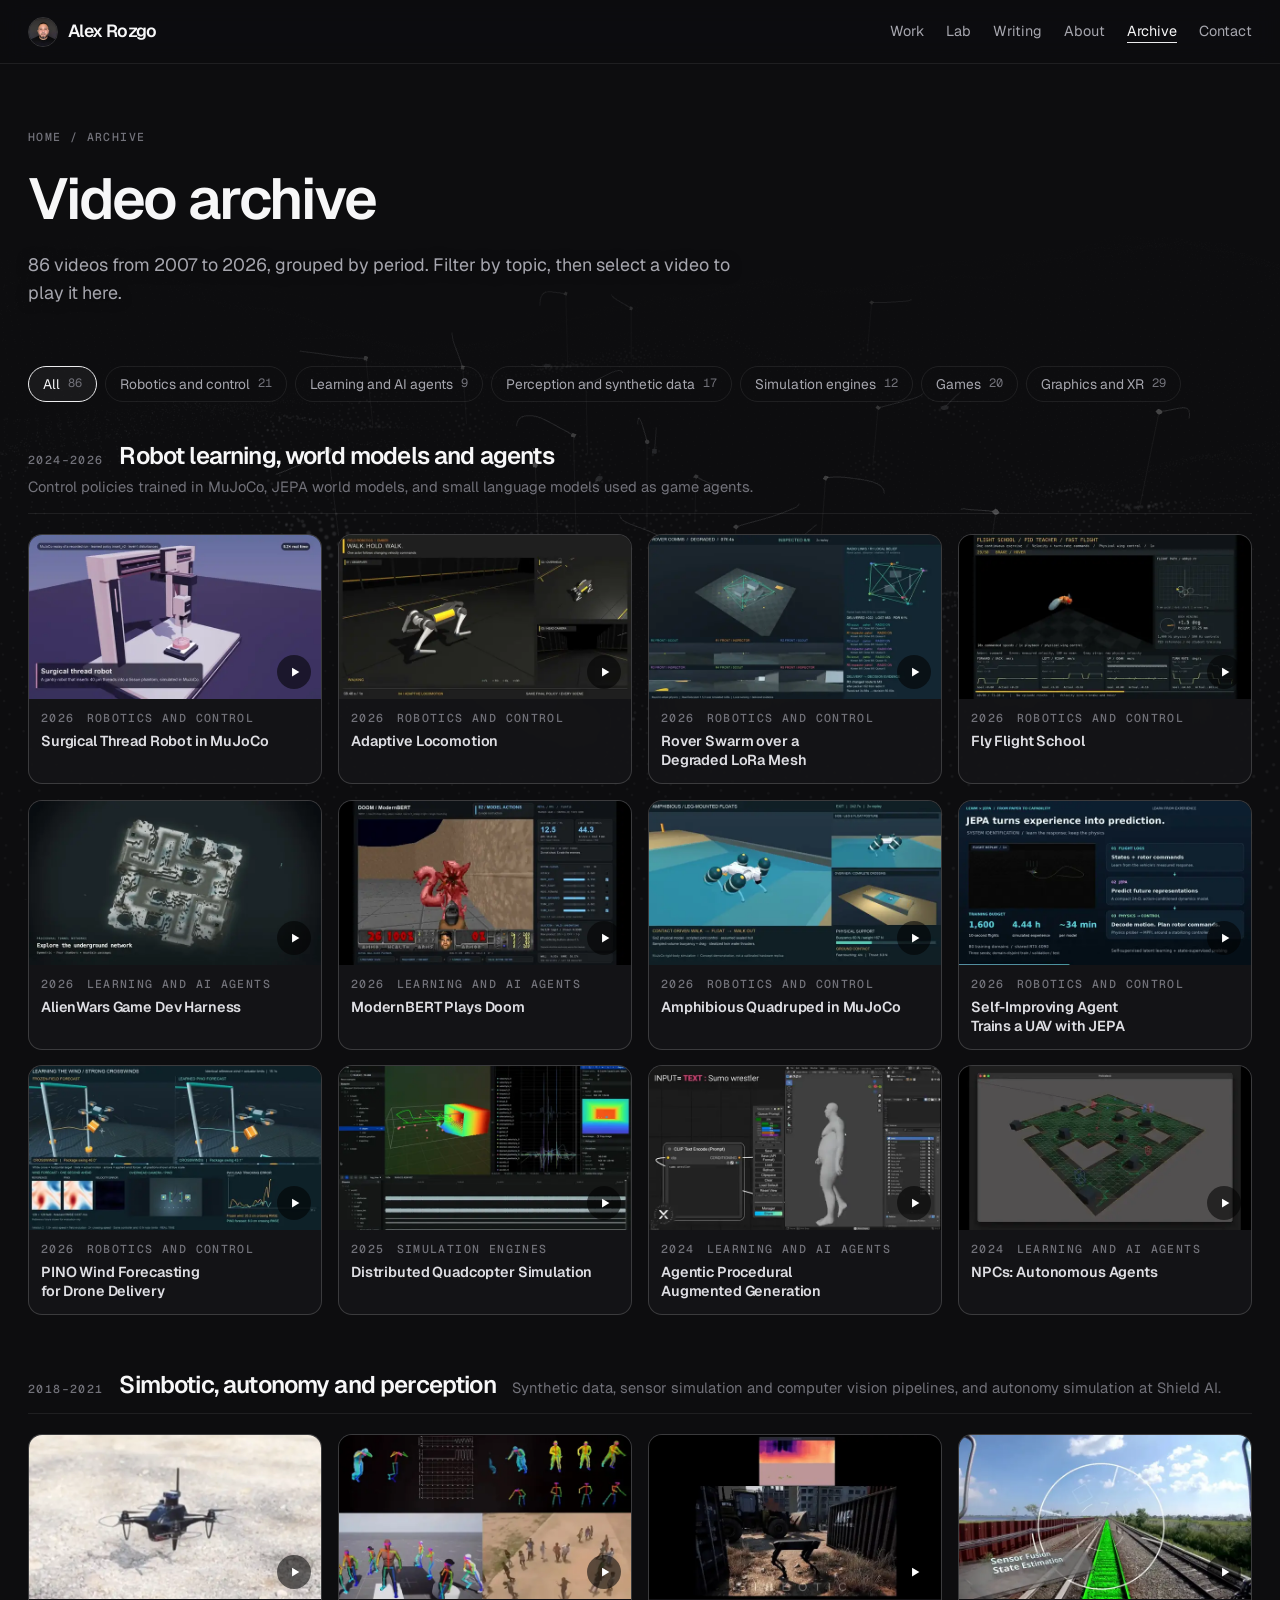
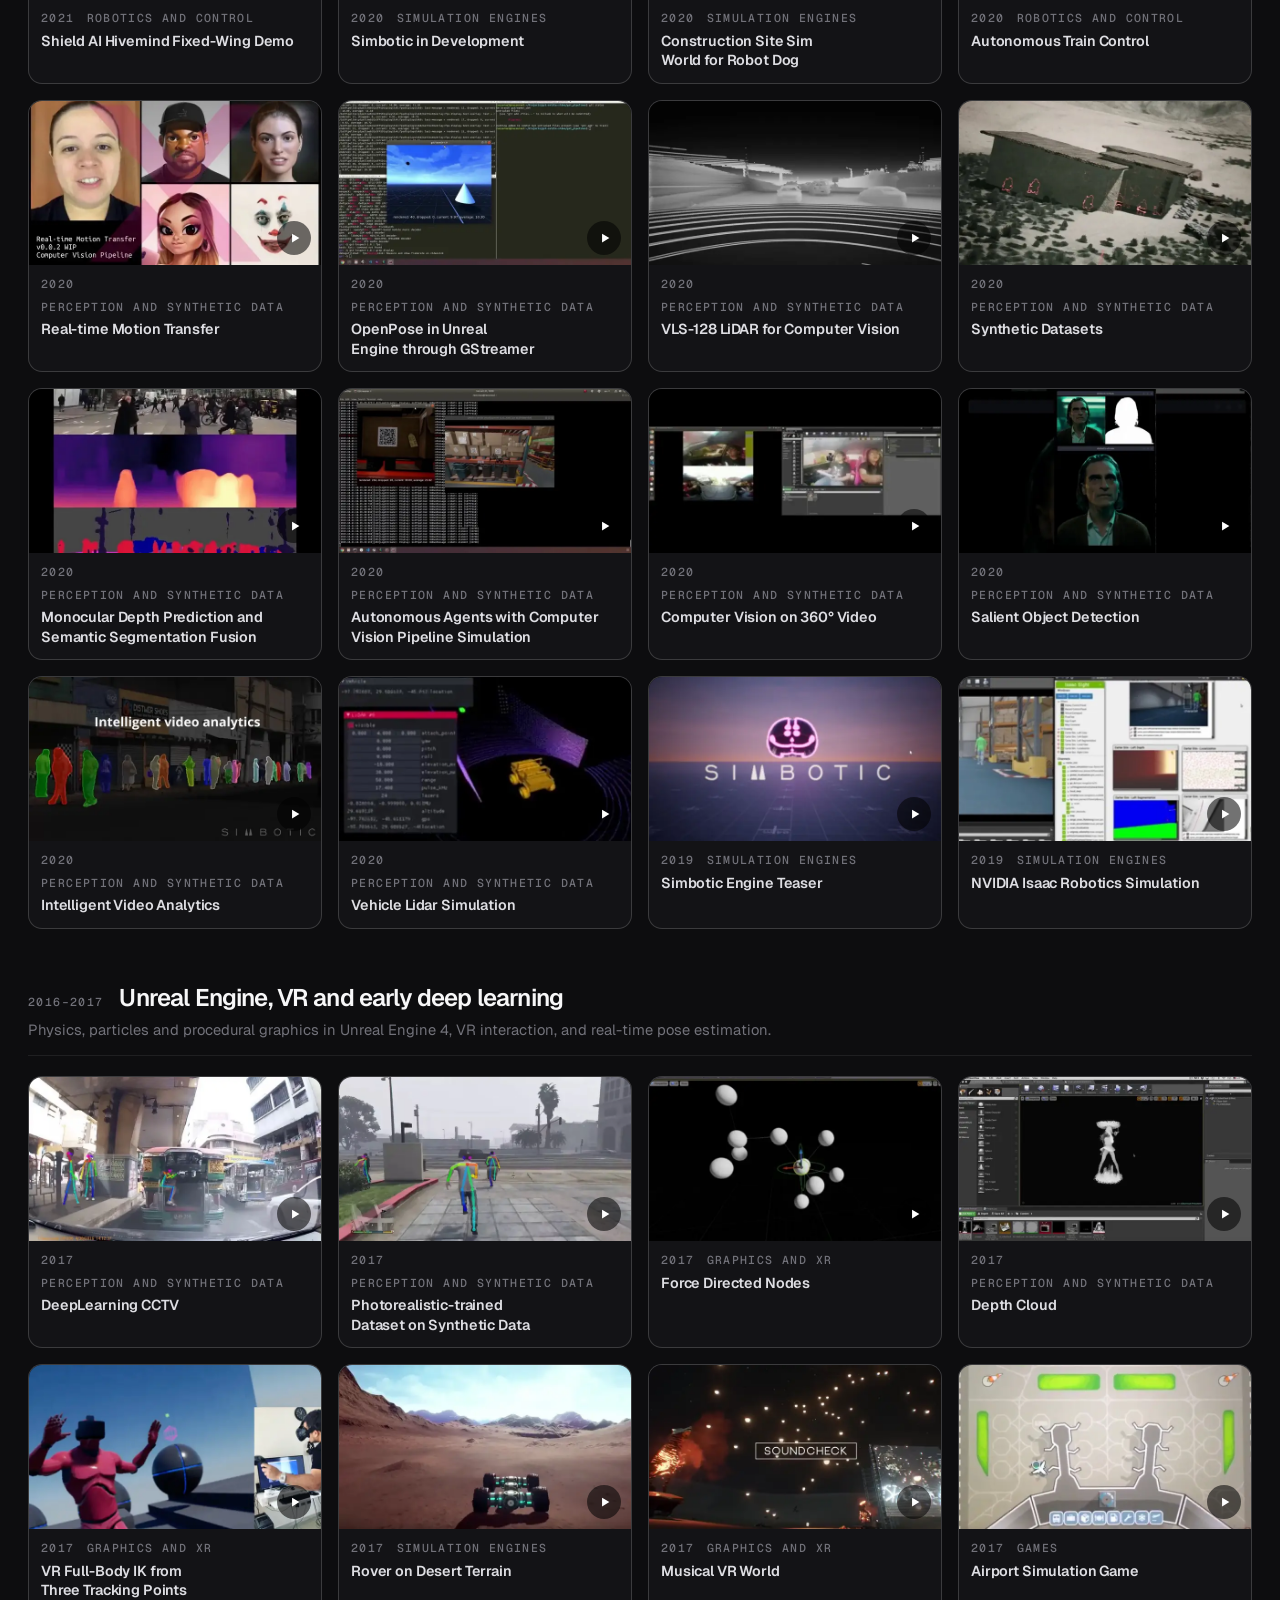
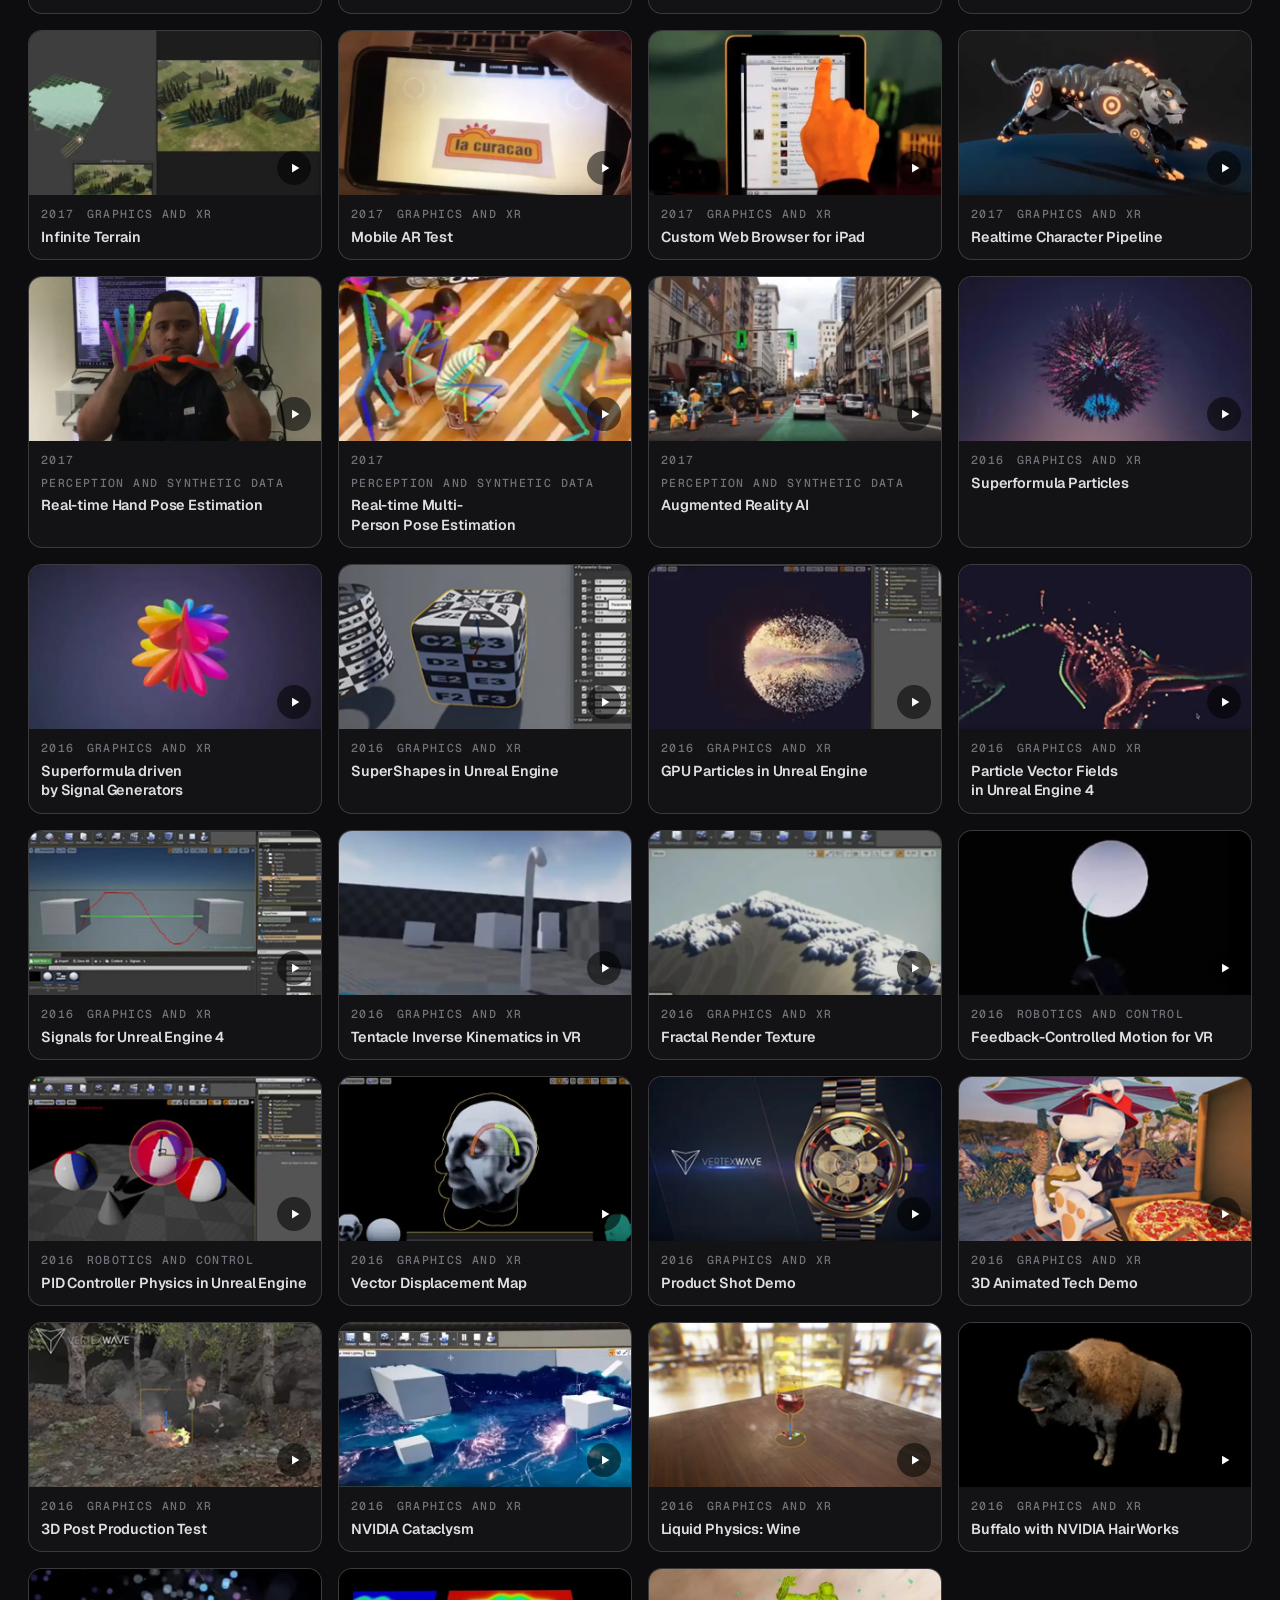
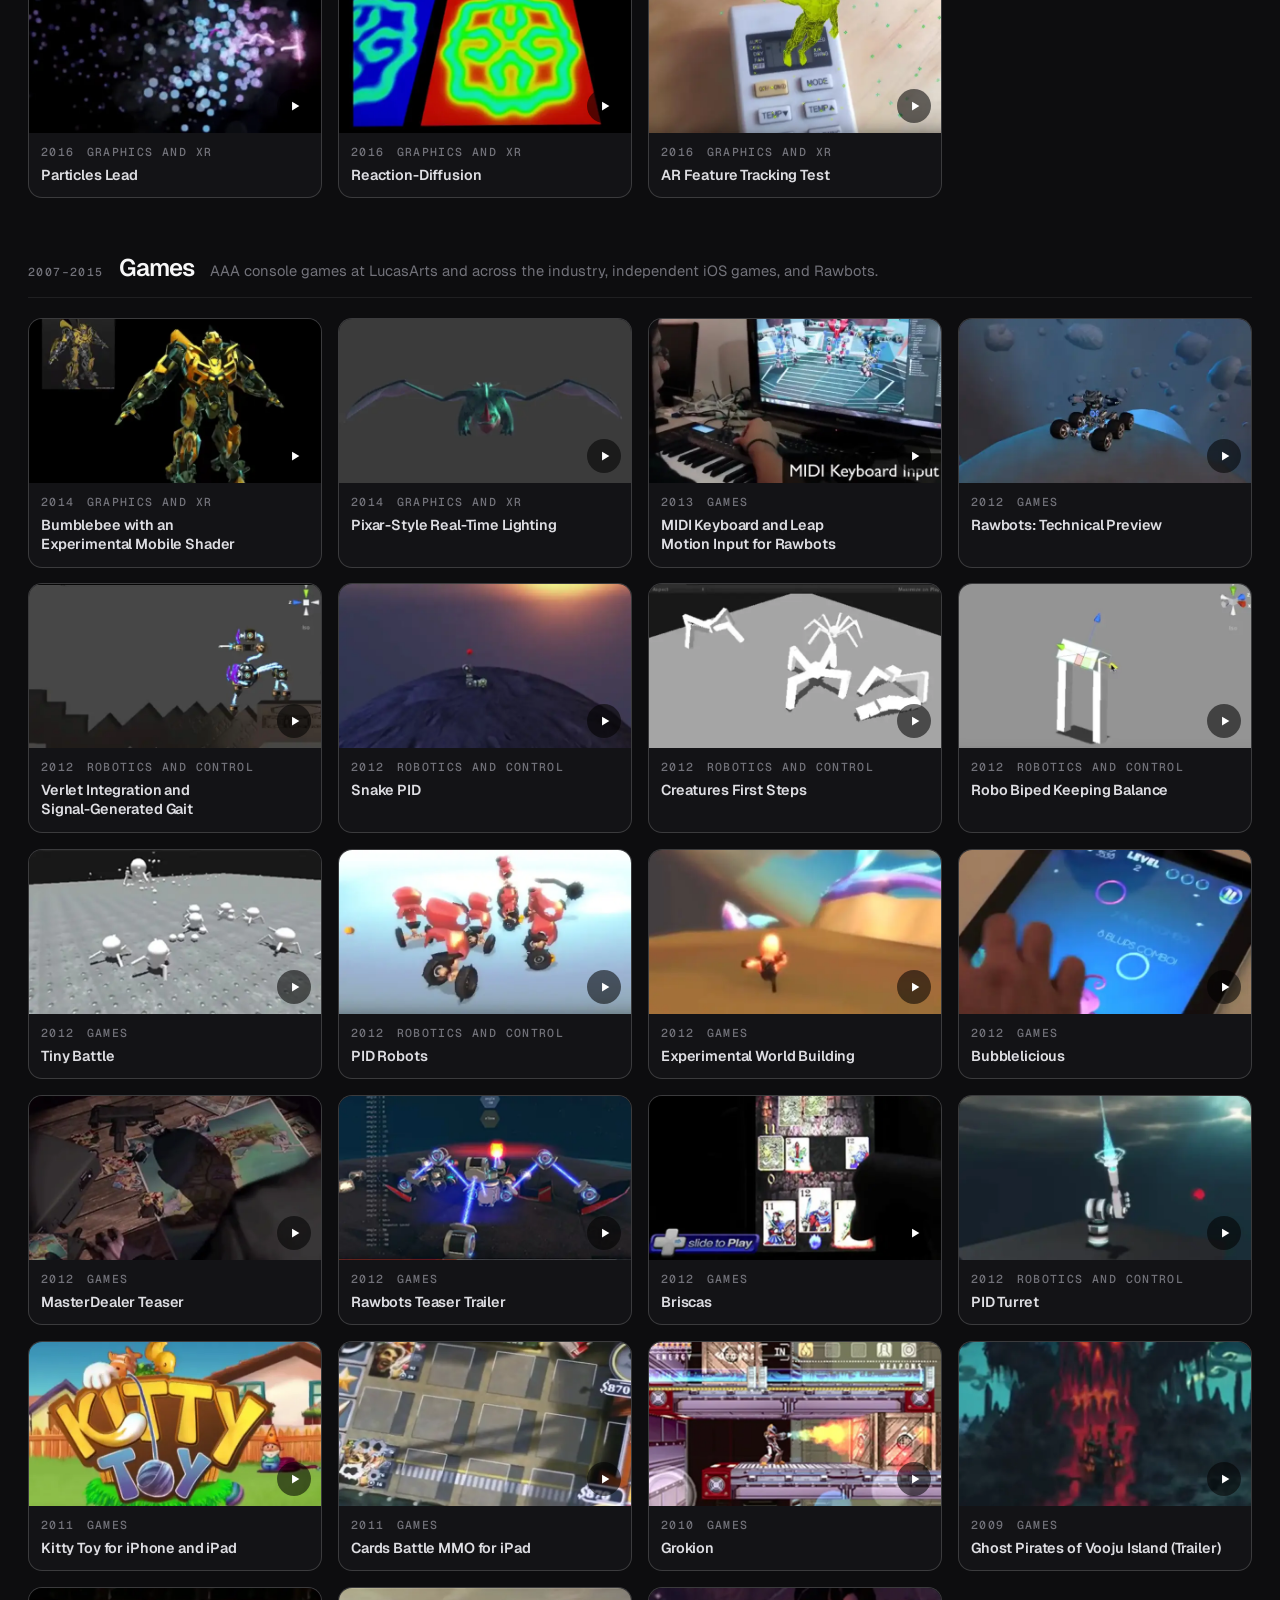
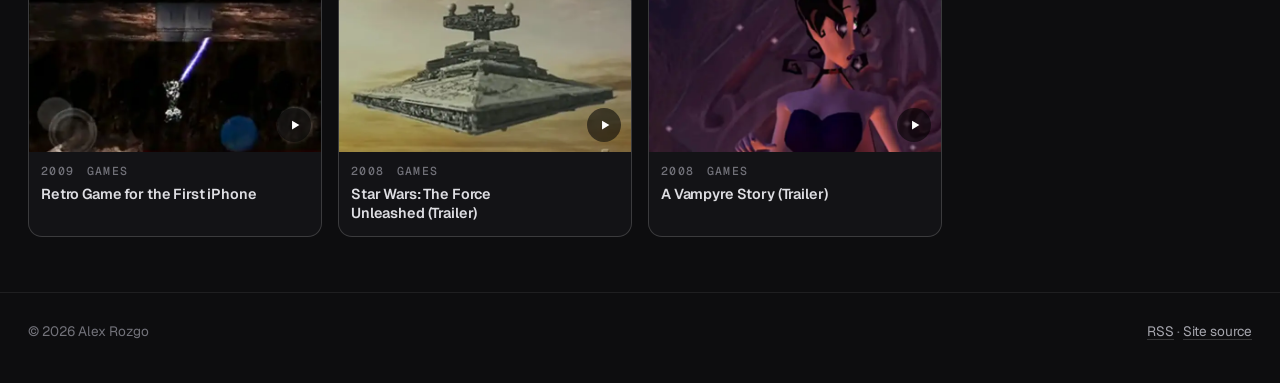
==== commit 3fe5422e: "Social preview: remove Shield AI from home description; center-safe og image with image size and alt" ====
--- a/archive/index.html
+++ b/archive/index.html
@@ -17,11 +17,15 @@
     <meta property="og:title" content="Video archive · Alex Rozgo">
     <meta property="og:description" content="All 86 videos of Alex Rozgo’s work, 2007–2026, grouped by period and filterable by topic.">
     <meta property="og:image" content="https://rozgo.github.io/media/og.jpg">
+    <meta property="og:image:width" content="1200">
+    <meta property="og:image:height" content="630">
+    <meta property="og:image:alt" content="Alex Rozgo, simulation and AI engineer, above the LiDAR-style terrain from the site background">
     <meta name="twitter:card" content="summary_large_image">
     <meta name="twitter:site" content="@rozgo">
     <meta name="twitter:title" content="Video archive · Alex Rozgo">
     <meta name="twitter:description" content="All 86 videos of Alex Rozgo’s work, 2007–2026, grouped by period and filterable by topic.">
     <meta name="twitter:image" content="https://rozgo.github.io/media/og.jpg">
+    <meta name="twitter:image:alt" content="Alex Rozgo, simulation and AI engineer, above the LiDAR-style terrain from the site background">
     <link rel="preconnect" href="https://fonts.googleapis.com">
     <link rel="preconnect" href="https://fonts.gstatic.com" crossorigin>
     <link rel="stylesheet" href="https://fonts.googleapis.com/css2?family=Geist:wght@400;500;600;700&family=Geist+Mono:wght@400;500&display=swap">
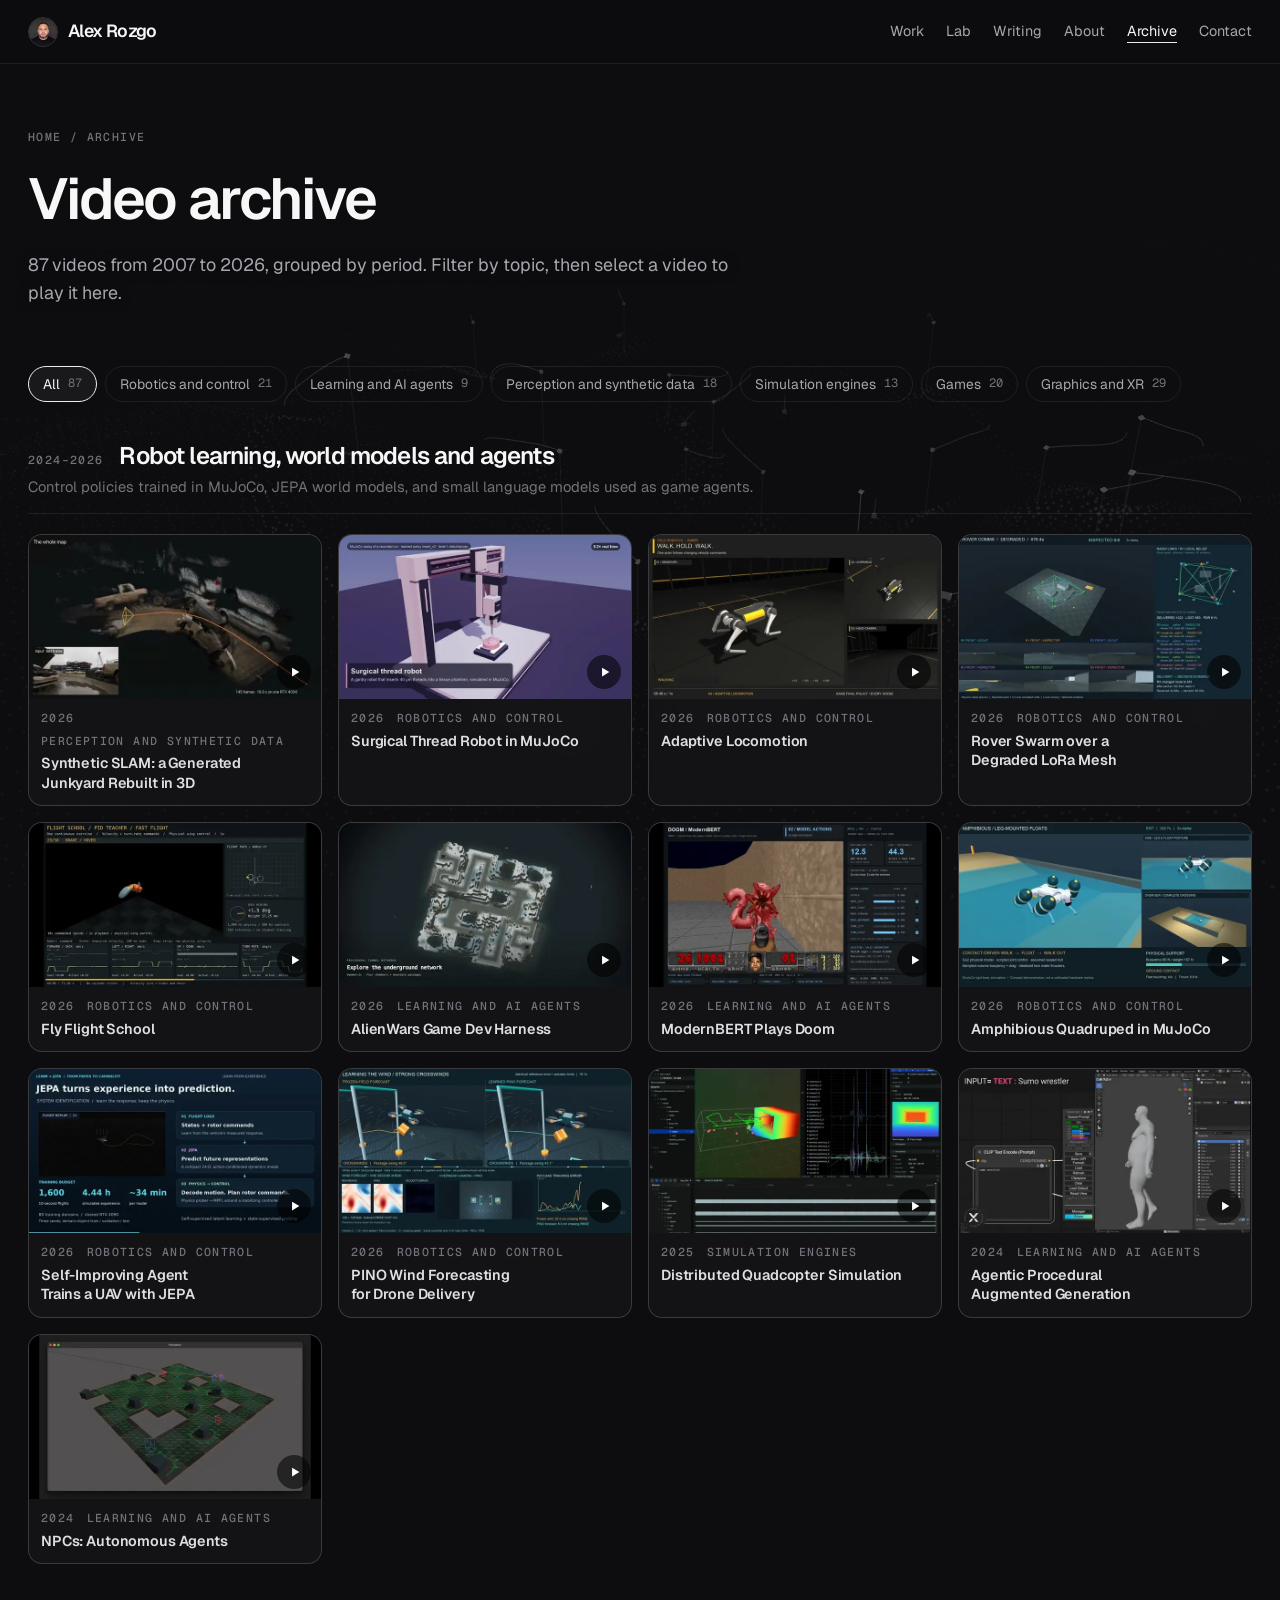
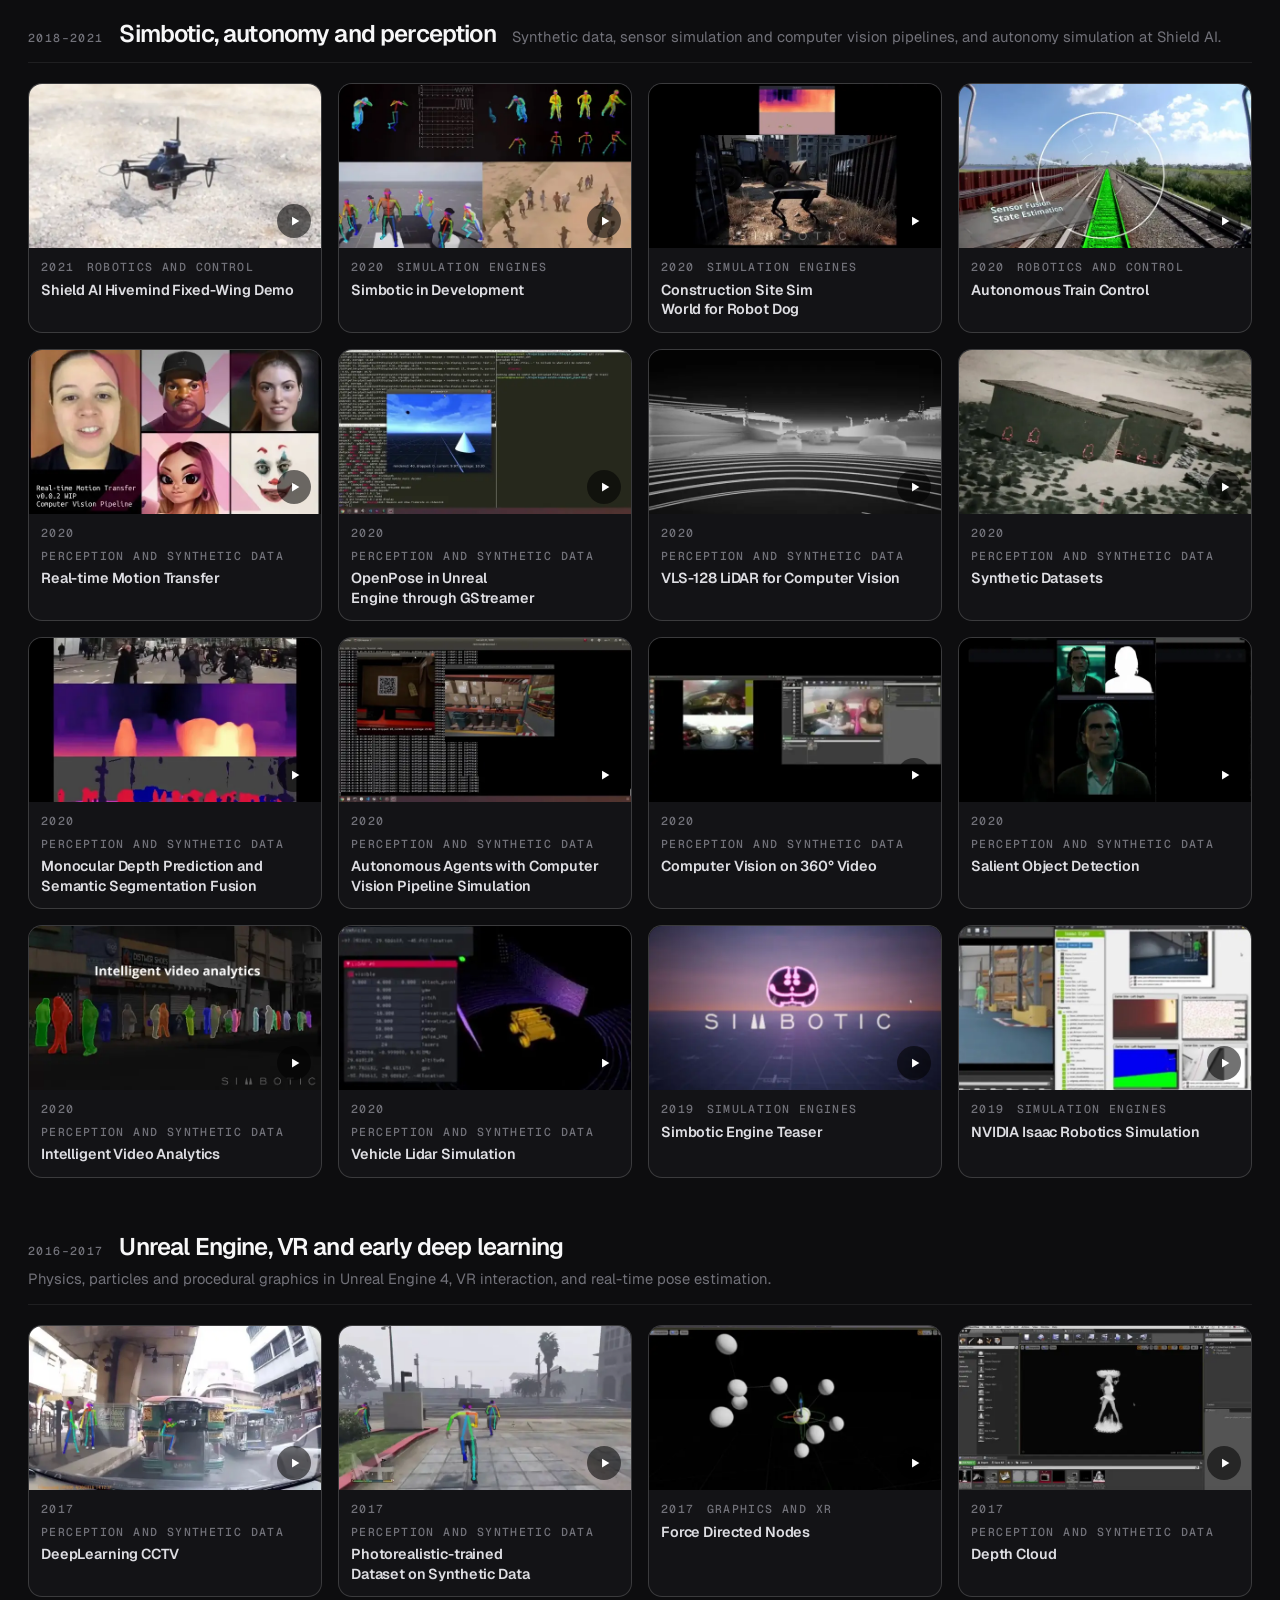
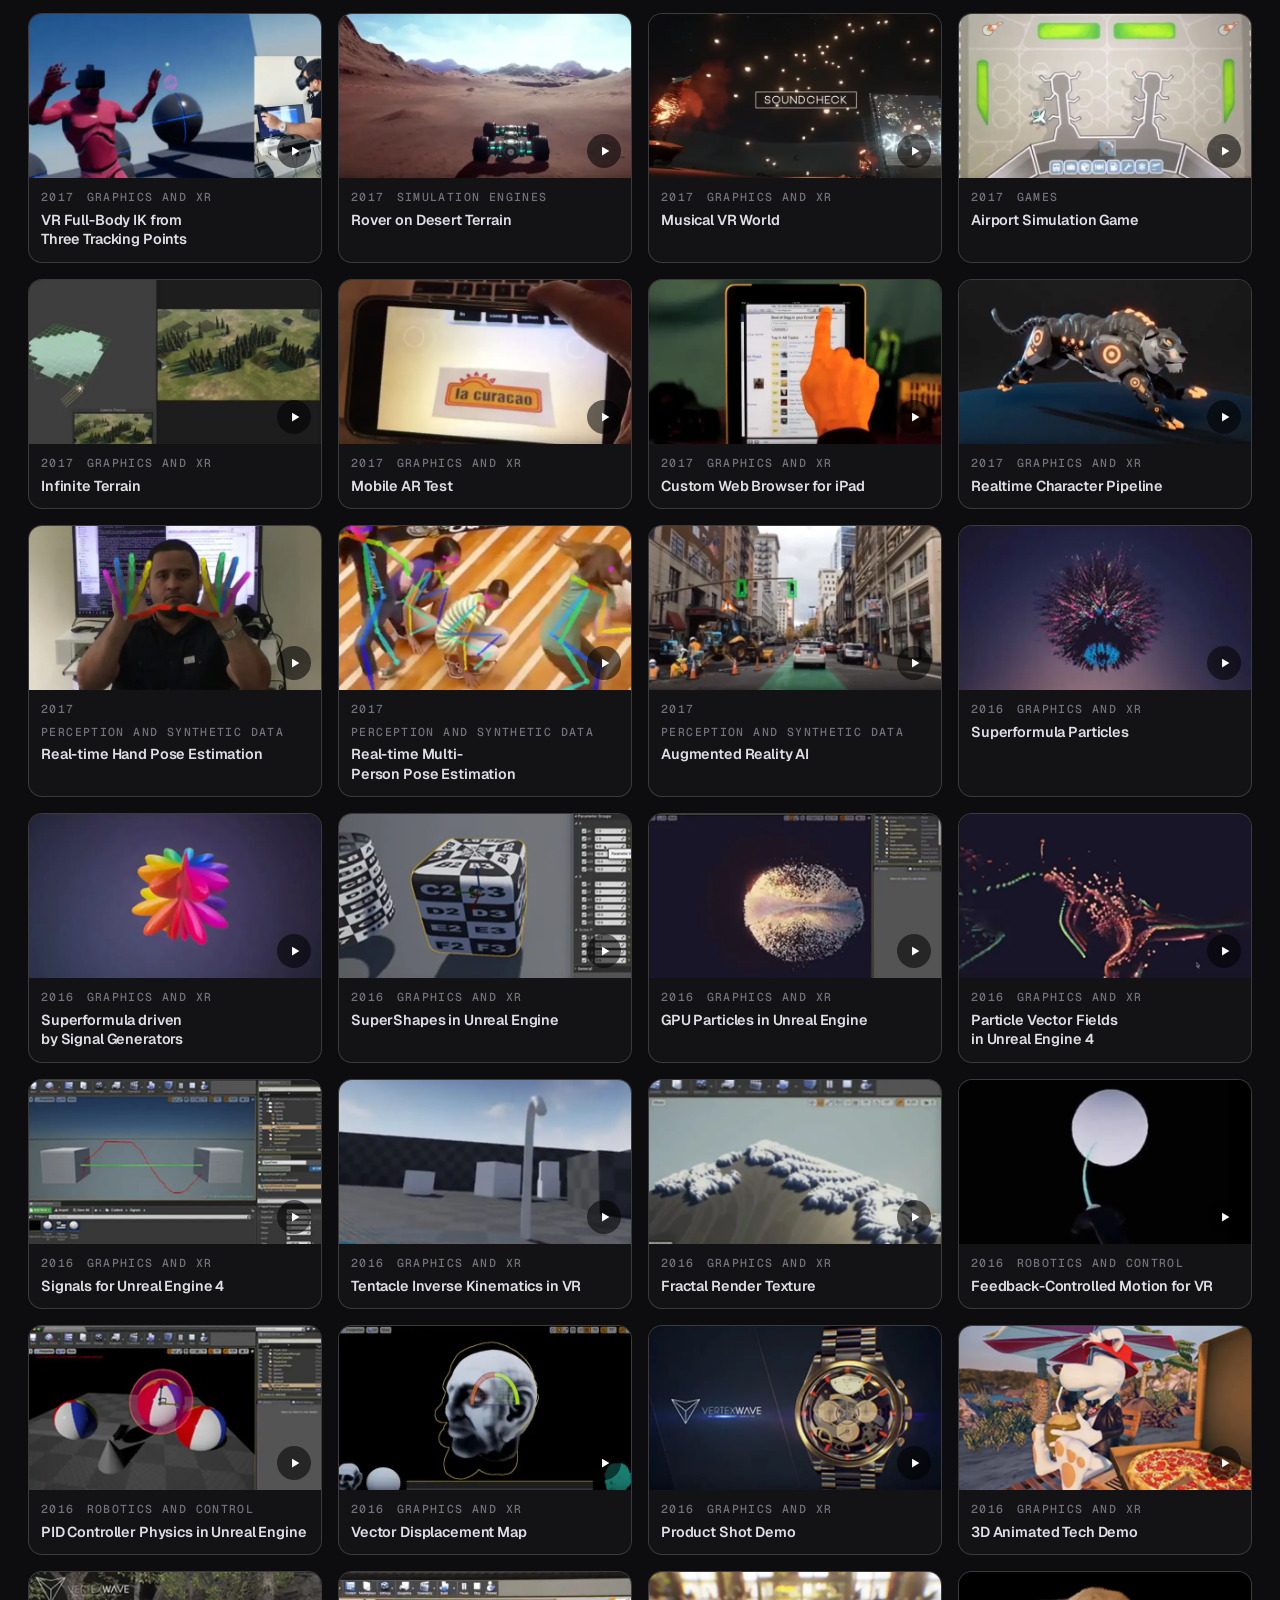
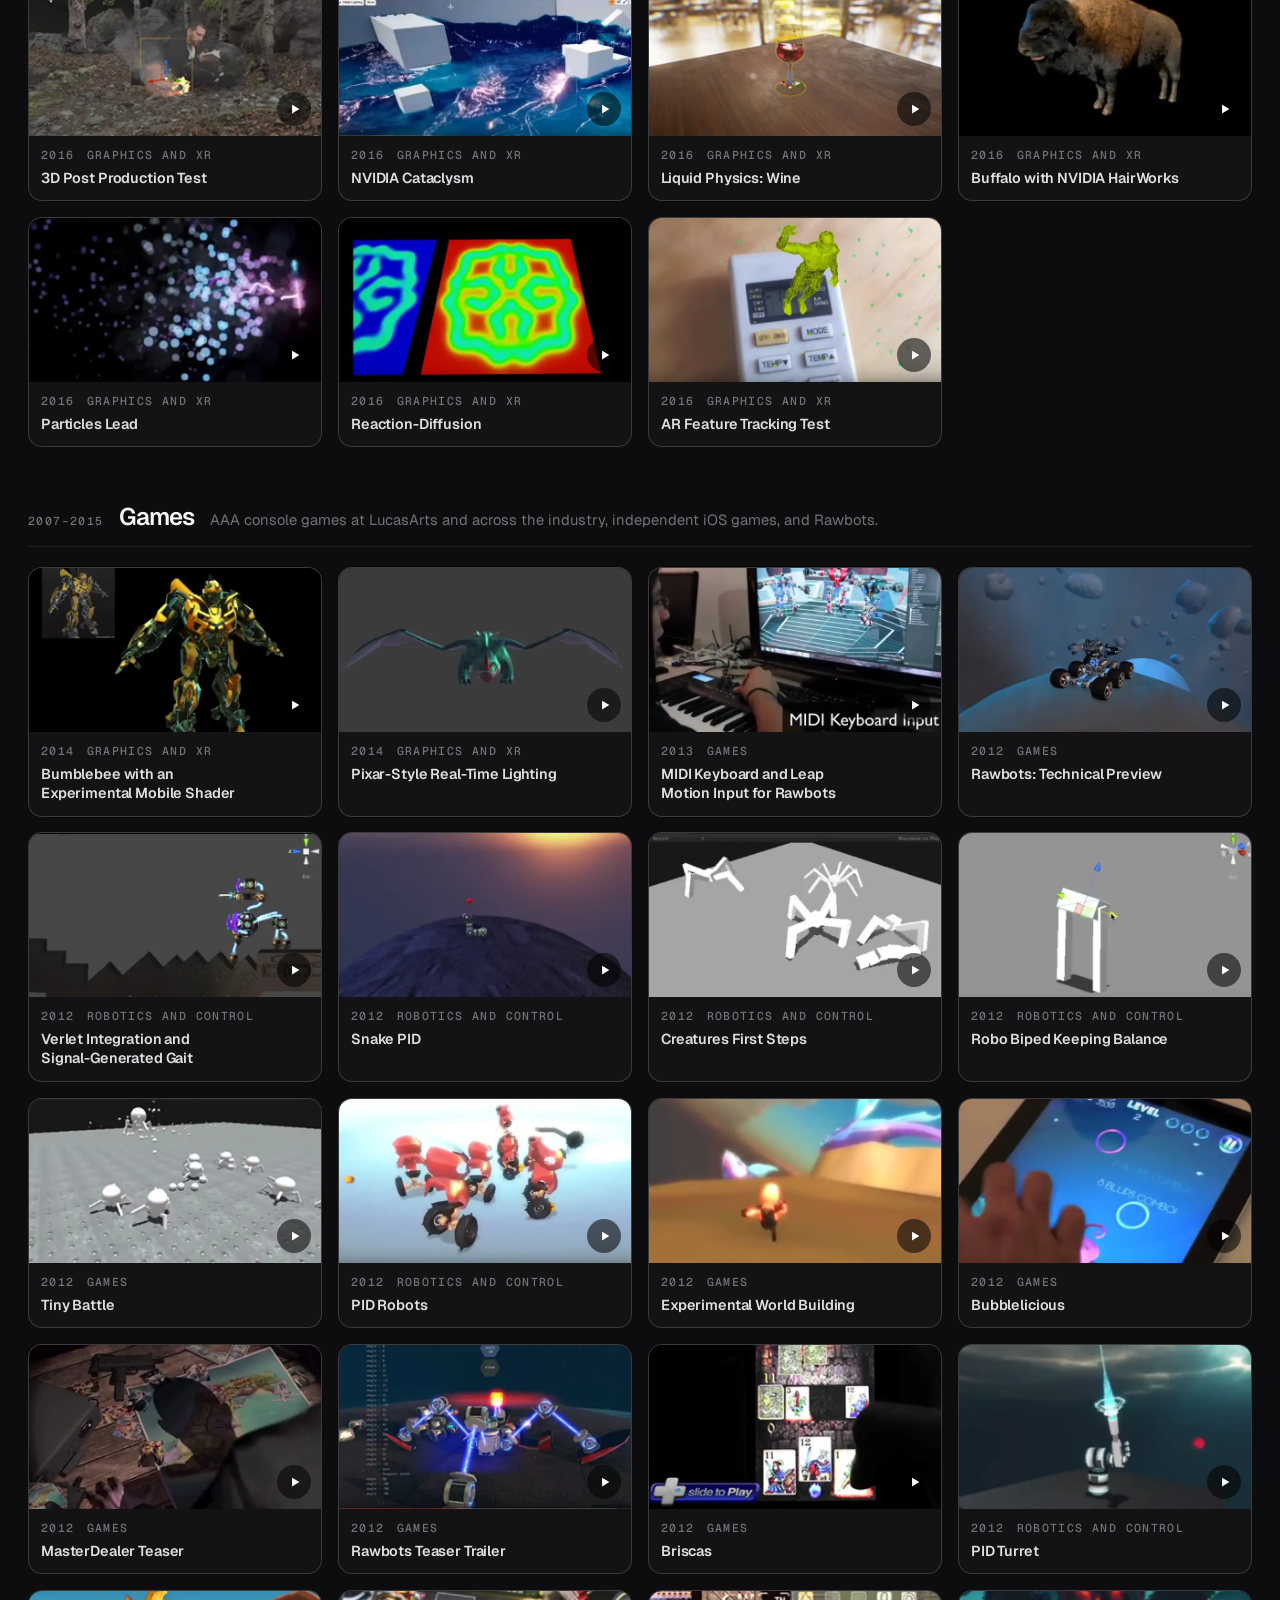
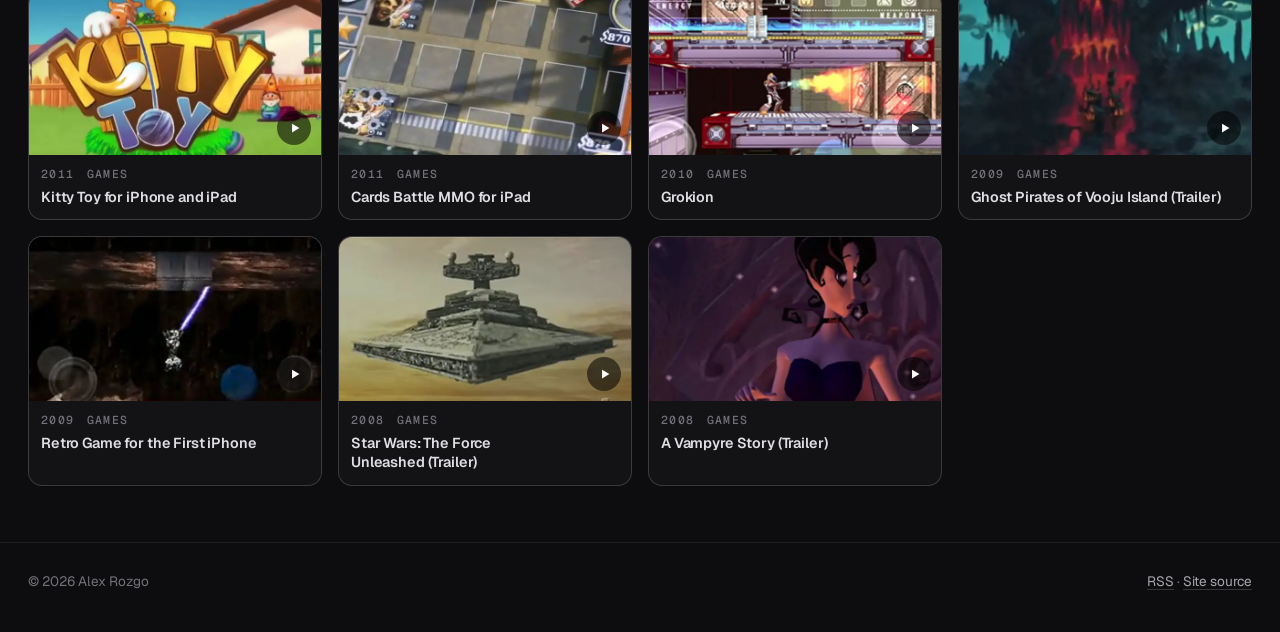
==== commit 2cc96b8b: "Add World Sandbox and Synthetic SLAM; move NPCs to the archive" ====
--- a/archive/index.html
+++ b/archive/index.html
@@ -4,7 +4,7 @@
     <meta charset="utf-8">
     <meta name="viewport" content="width=device-width, initial-scale=1">
     <title>Video archive · Alex Rozgo</title>
-    <meta name="description" content="All 86 videos of Alex Rozgo’s work, 2007–2026, grouped by period and filterable by topic.">
+    <meta name="description" content="All 87 videos of Alex Rozgo’s work, 2007–2026, grouped by period and filterable by topic.">
     <meta name="author" content="Alex Rozgo">
     <link rel="canonical" href="https://rozgo.github.io/archive/">
     <link rel="icon" href="../favicon.svg" type="image/svg+xml">
@@ -15,7 +15,7 @@
     <meta property="og:site_name" content="Alex Rozgo">
     <meta property="og:url" content="https://rozgo.github.io/archive/">
     <meta property="og:title" content="Video archive · Alex Rozgo">
-    <meta property="og:description" content="All 86 videos of Alex Rozgo’s work, 2007–2026, grouped by period and filterable by topic.">
+    <meta property="og:description" content="All 87 videos of Alex Rozgo’s work, 2007–2026, grouped by period and filterable by topic.">
     <meta property="og:image" content="https://rozgo.github.io/media/og.jpg">
     <meta property="og:image:width" content="1200">
     <meta property="og:image:height" content="630">
@@ -23,7 +23,7 @@
     <meta name="twitter:card" content="summary_large_image">
     <meta name="twitter:site" content="@rozgo">
     <meta name="twitter:title" content="Video archive · Alex Rozgo">
-    <meta name="twitter:description" content="All 86 videos of Alex Rozgo’s work, 2007–2026, grouped by period and filterable by topic.">
+    <meta name="twitter:description" content="All 87 videos of Alex Rozgo’s work, 2007–2026, grouped by period and filterable by topic.">
     <meta name="twitter:image" content="https://rozgo.github.io/media/og.jpg">
     <meta name="twitter:image:alt" content="Alex Rozgo, simulation and AI engineer, above the LiDAR-style terrain from the site background">
     <link rel="preconnect" href="https://fonts.googleapis.com">
@@ -57,10 +57,10 @@
             <div class="page-head">
                 <div class="crumbs label"><a href="../">Home</a> / Archive</div>
                 <h1>Video archive</h1>
-                <p class="page-lede">86 videos from 2007 to 2026, grouped by period. Filter by topic, then select a video to play it here.</p>
+                <p class="page-lede">87 videos from 2007 to 2026, grouped by period. Filter by topic, then select a video to play it here.</p>
             </div>
             <div class="filters" data-filters role="group" aria-label="Filter by topic">
-                <button type="button" class="filter" data-filter="all" aria-pressed="true">All <span class="filter-count">86</span></button><button type="button" class="filter" data-filter="robot" aria-pressed="false">Robotics and control <span class="filter-count"></span></button><button type="button" class="filter" data-filter="agents" aria-pressed="false">Learning and AI agents <span class="filter-count"></span></button><button type="button" class="filter" data-filter="percep" aria-pressed="false">Perception and synthetic data <span class="filter-count"></span></button><button type="button" class="filter" data-filter="sim" aria-pressed="false">Simulation engines <span class="filter-count"></span></button><button type="button" class="filter" data-filter="games" aria-pressed="false">Games <span class="filter-count"></span></button><button type="button" class="filter" data-filter="gfx" aria-pressed="false">Graphics and XR <span class="filter-count"></span></button>
+                <button type="button" class="filter" data-filter="all" aria-pressed="true">All <span class="filter-count">87</span></button><button type="button" class="filter" data-filter="robot" aria-pressed="false">Robotics and control <span class="filter-count"></span></button><button type="button" class="filter" data-filter="agents" aria-pressed="false">Learning and AI agents <span class="filter-count"></span></button><button type="button" class="filter" data-filter="percep" aria-pressed="false">Perception and synthetic data <span class="filter-count"></span></button><button type="button" class="filter" data-filter="sim" aria-pressed="false">Simulation engines <span class="filter-count"></span></button><button type="button" class="filter" data-filter="games" aria-pressed="false">Games <span class="filter-count"></span></button><button type="button" class="filter" data-filter="gfx" aria-pressed="false">Graphics and XR <span class="filter-count"></span></button>
             </div>
             
             <section class="era" id="era-2024-2026">
@@ -70,6 +70,16 @@
                     <p>Control policies trained in MuJoCo, JEPA world models, and small language models used as game agents.</p>
                 </div>
                 <div class="clips clips--compact" data-video-group>
+                <a class="clip" href="https://www.youtube.com/watch?v=TBjPg-n815U" data-video data-title="Synthetic SLAM: a Generated Junkyard Rebuilt in 3D" data-sub="2026" data-topics="percep sim">
+                    <div class="clip-media">
+                        <img src="../media/thumbs/TBjPg-n815U.webp" alt="" width="640" height="360" loading="lazy" decoding="async">
+                        <span class="clip-play"><svg viewBox="0 0 24 24" aria-hidden="true"><path d="M7 4.5v15l12.5-7.5L7 4.5Z" fill="currentColor"/></svg></span>
+                    </div>
+                    <div class="clip-body">
+                        <div class="clip-meta"><span class="label">2026</span><span class="label">Perception and synthetic data</span></div>
+                        <h3>Synthetic SLAM: a Generated Junkyard Rebuilt in 3D</h3>
+                    </div>
+                </a>
                 <a class="clip" href="https://www.youtube.com/watch?v=R3CkOR57v4E" data-video data-title="Surgical Thread Robot in MuJoCo" data-sub="2026" data-topics="robot agents">
                     <div class="clip-media">
                         <img src="../media/thumbs/R3CkOR57v4E.webp" alt="" width="640" height="360" loading="lazy" decoding="async">
--- a/css/main.css
+++ b/css/main.css
@@ -2077,3 +2077,119 @@
 .label.label--accent {
     color: var(--text-2);
 }
+
+/* Lab cards: the title link covers the whole card; Journal and Code links sit above it. */
+
+.clip-link {
+    color: inherit;
+    text-decoration: none;
+}
+
+.clip-link::after {
+    content: "";
+    position: absolute;
+    inset: 0;
+    z-index: 1;
+}
+
+.clip-link:focus-visible {
+    outline: none;
+}
+
+.clip:has(.clip-link:focus-visible) {
+    outline: 2px solid var(--accent);
+    outline-offset: 3px;
+}
+
+.clip-links {
+    position: relative;
+    z-index: 2;
+    margin-top: 12px;
+}
+
+.clip-links a {
+    font-size: 0.82rem;
+}
+
+/* An odd last system card spans the row, with its image beside the text. */
+
+@media (min-width: 861px) {
+    .systems .system:last-child:nth-child(odd) {
+        grid-column: 1 / -1;
+        flex-direction: row;
+    }
+
+    .systems .system:last-child:nth-child(odd) .system-media {
+        flex: 0 0 50%;
+        aspect-ratio: auto;
+        border-bottom: 0;
+        border-right: 1px solid var(--line);
+    }
+}
+
+/* Clickable profile photos and their overlay. */
+
+.photo-zoom {
+    display: block;
+    padding: 0;
+    border: 0;
+    background: none;
+    border-radius: 50%;
+    cursor: zoom-in;
+    transition: transform 0.2s ease;
+}
+
+.photo-zoom:hover {
+    transform: scale(1.06);
+}
+
+.photo-zoom--portrait {
+    border-radius: var(--radius);
+}
+
+.photo-zoom--portrait:hover {
+    transform: scale(1.02);
+}
+
+.photo-overlay {
+    position: fixed;
+    inset: 0;
+    z-index: 210;
+    display: grid;
+    place-items: center;
+    padding: 24px;
+    background: rgba(8, 8, 10, 0.86);
+    -webkit-backdrop-filter: blur(10px);
+    backdrop-filter: blur(10px);
+    opacity: 0;
+    visibility: hidden;
+    cursor: zoom-out;
+    transition: opacity 0.25s ease, visibility 0.25s;
+}
+
+.photo-overlay.is-open {
+    opacity: 1;
+    visibility: visible;
+}
+
+.photo-overlay img {
+    width: min(320px, 78vw);
+    height: auto;
+    border-radius: 24px;
+    border: 1px solid var(--line-strong);
+    box-shadow: 0 30px 90px rgba(0, 0, 0, 0.7);
+    transform: scale(0.6);
+    transition: transform 0.35s cubic-bezier(0.2, 0.9, 0.25, 1.15);
+}
+
+.photo-overlay.is-open img {
+    transform: scale(1);
+}
+
+.photo-close {
+    position: absolute;
+    top: 20px;
+    right: 20px;
+    color: var(--text-2);
+    border-color: var(--line-strong);
+}
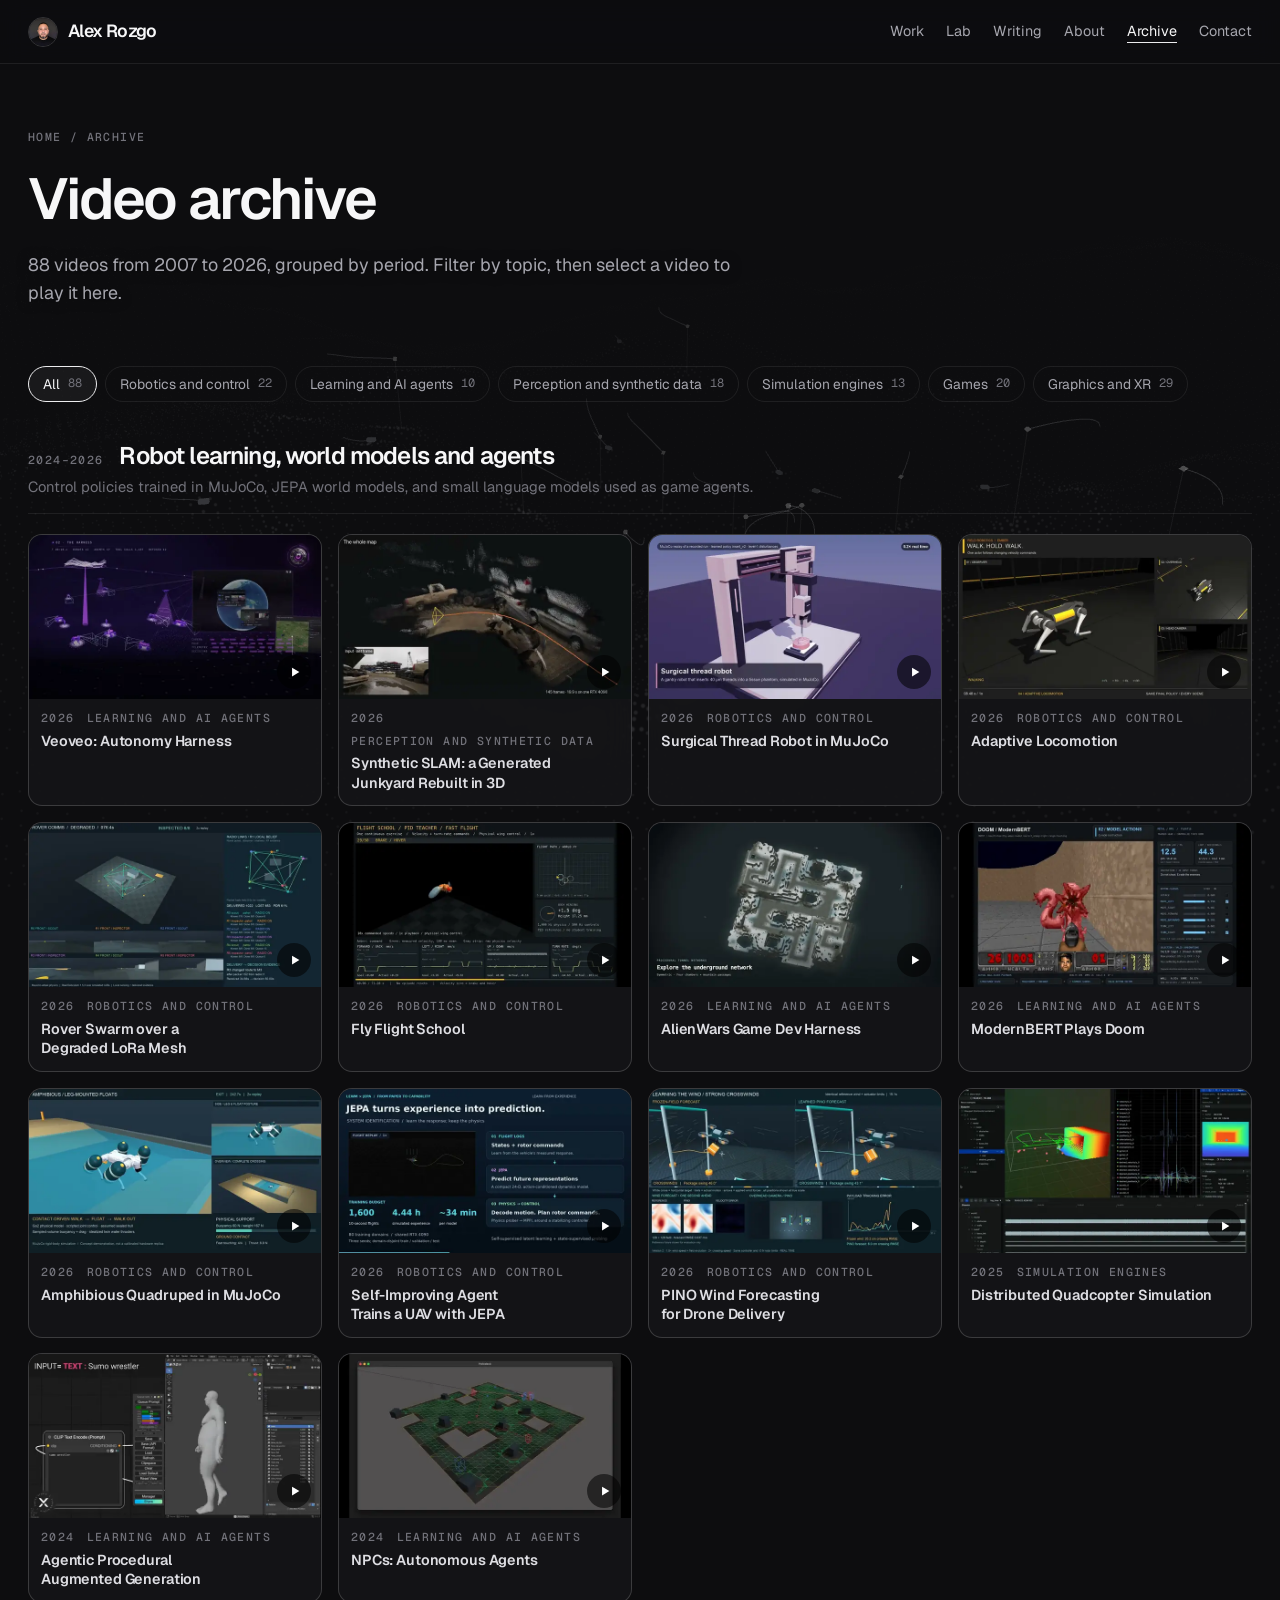
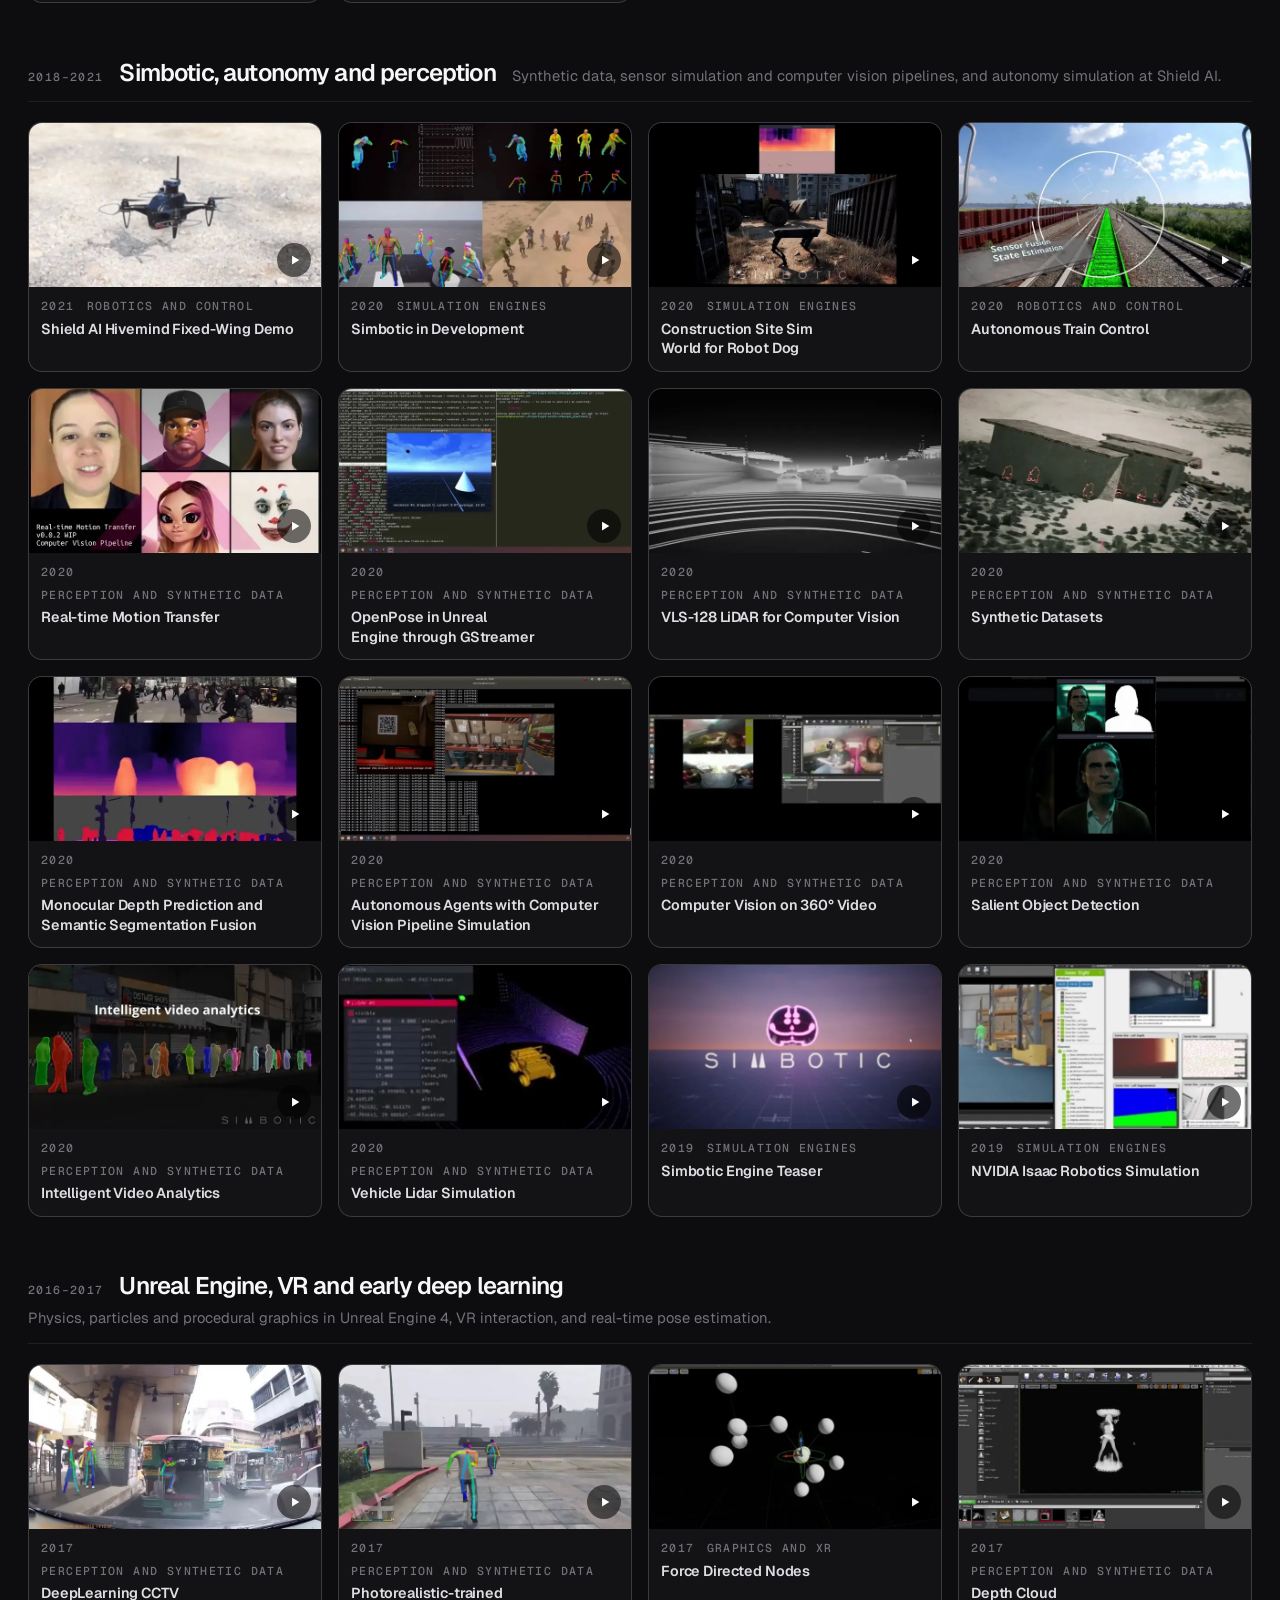
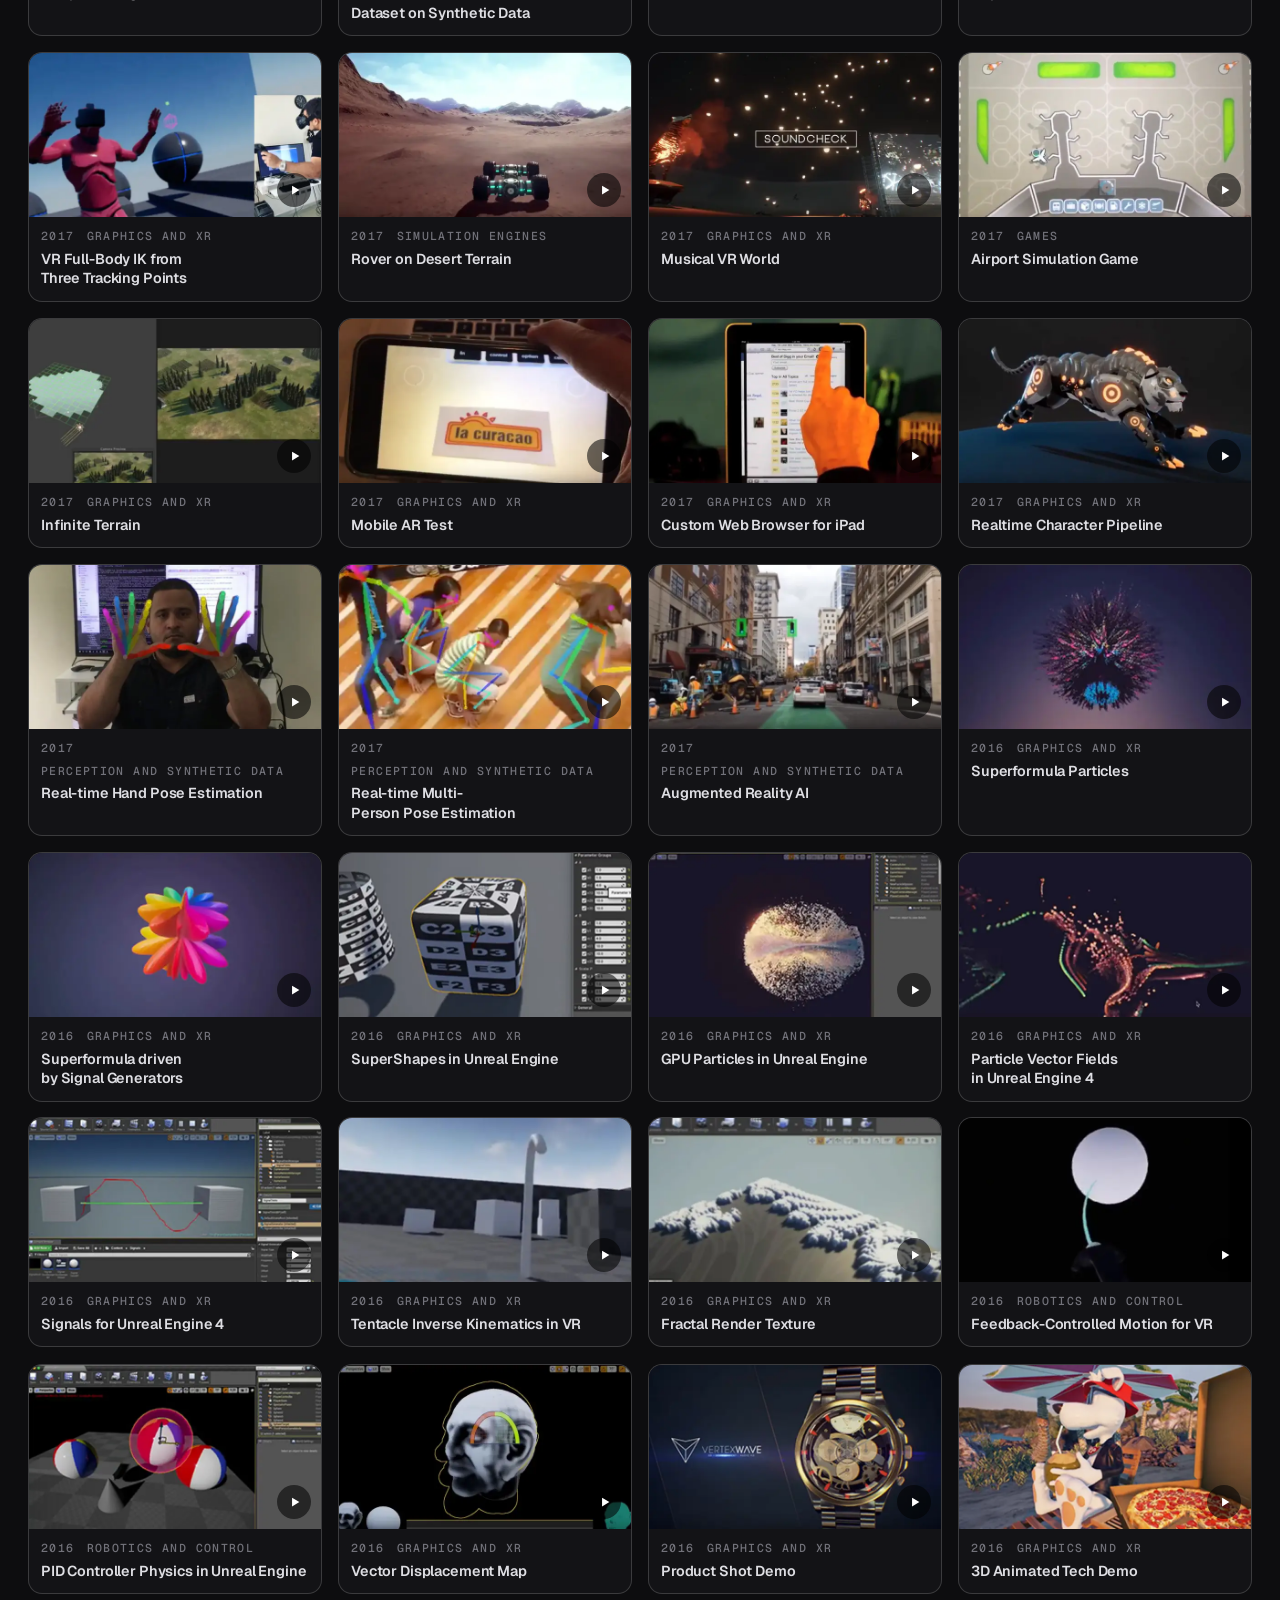
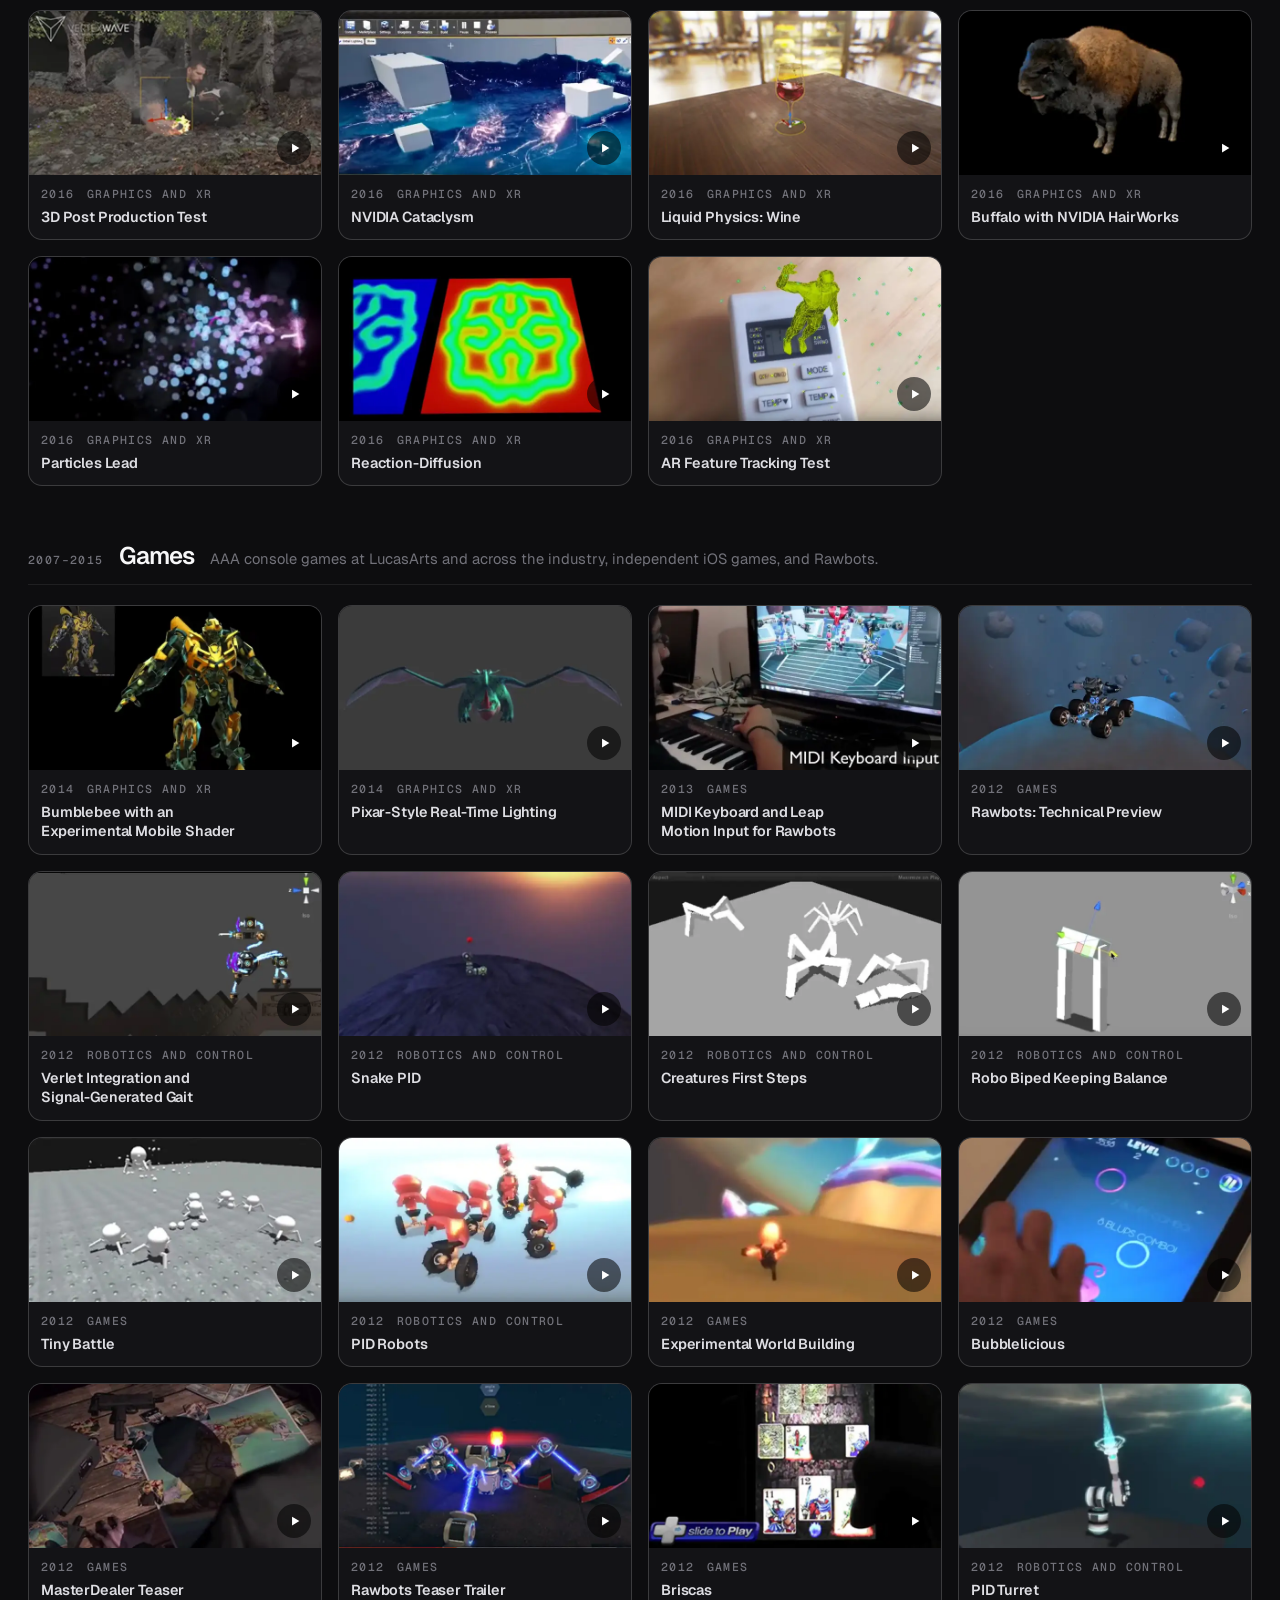
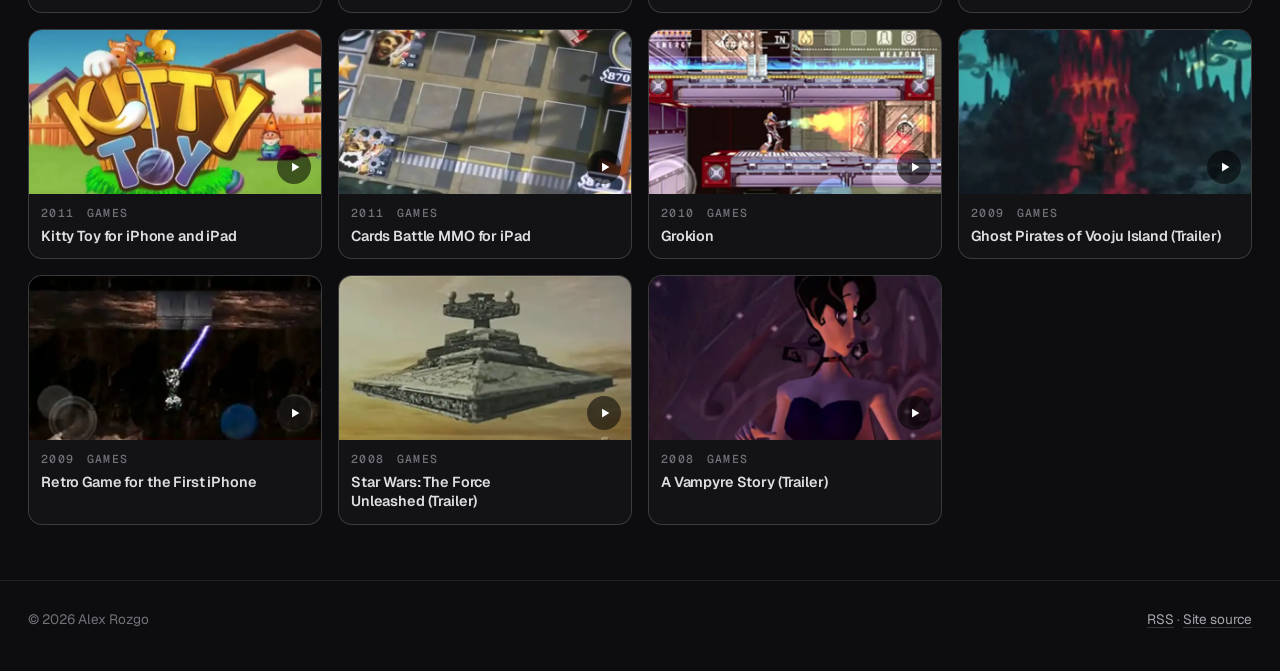
==== commit 2e8f0cde: "Veoveo: add the autonomy harness video and copy from veoveo.ai" ====
--- a/archive/index.html
+++ b/archive/index.html
@@ -4,7 +4,7 @@
     <meta charset="utf-8">
     <meta name="viewport" content="width=device-width, initial-scale=1">
     <title>Video archive · Alex Rozgo</title>
-    <meta name="description" content="All 87 videos of Alex Rozgo’s work, 2007–2026, grouped by period and filterable by topic.">
+    <meta name="description" content="All 88 videos of Alex Rozgo’s work, 2007–2026, grouped by period and filterable by topic.">
     <meta name="author" content="Alex Rozgo">
     <link rel="canonical" href="https://rozgo.github.io/archive/">
     <link rel="icon" href="../favicon.svg" type="image/svg+xml">
@@ -15,7 +15,7 @@
     <meta property="og:site_name" content="Alex Rozgo">
     <meta property="og:url" content="https://rozgo.github.io/archive/">
     <meta property="og:title" content="Video archive · Alex Rozgo">
-    <meta property="og:description" content="All 87 videos of Alex Rozgo’s work, 2007–2026, grouped by period and filterable by topic.">
+    <meta property="og:description" content="All 88 videos of Alex Rozgo’s work, 2007–2026, grouped by period and filterable by topic.">
     <meta property="og:image" content="https://rozgo.github.io/media/og.jpg">
     <meta property="og:image:width" content="1200">
     <meta property="og:image:height" content="630">
@@ -23,7 +23,7 @@
     <meta name="twitter:card" content="summary_large_image">
     <meta name="twitter:site" content="@rozgo">
     <meta name="twitter:title" content="Video archive · Alex Rozgo">
-    <meta name="twitter:description" content="All 87 videos of Alex Rozgo’s work, 2007–2026, grouped by period and filterable by topic.">
+    <meta name="twitter:description" content="All 88 videos of Alex Rozgo’s work, 2007–2026, grouped by period and filterable by topic.">
     <meta name="twitter:image" content="https://rozgo.github.io/media/og.jpg">
     <meta name="twitter:image:alt" content="Alex Rozgo, simulation and AI engineer, above the LiDAR-style terrain from the site background">
     <link rel="preconnect" href="https://fonts.googleapis.com">
@@ -57,10 +57,10 @@
             <div class="page-head">
                 <div class="crumbs label"><a href="../">Home</a> / Archive</div>
                 <h1>Video archive</h1>
-                <p class="page-lede">87 videos from 2007 to 2026, grouped by period. Filter by topic, then select a video to play it here.</p>
+                <p class="page-lede">88 videos from 2007 to 2026, grouped by period. Filter by topic, then select a video to play it here.</p>
             </div>
             <div class="filters" data-filters role="group" aria-label="Filter by topic">
-                <button type="button" class="filter" data-filter="all" aria-pressed="true">All <span class="filter-count">87</span></button><button type="button" class="filter" data-filter="robot" aria-pressed="false">Robotics and control <span class="filter-count"></span></button><button type="button" class="filter" data-filter="agents" aria-pressed="false">Learning and AI agents <span class="filter-count"></span></button><button type="button" class="filter" data-filter="percep" aria-pressed="false">Perception and synthetic data <span class="filter-count"></span></button><button type="button" class="filter" data-filter="sim" aria-pressed="false">Simulation engines <span class="filter-count"></span></button><button type="button" class="filter" data-filter="games" aria-pressed="false">Games <span class="filter-count"></span></button><button type="button" class="filter" data-filter="gfx" aria-pressed="false">Graphics and XR <span class="filter-count"></span></button>
+                <button type="button" class="filter" data-filter="all" aria-pressed="true">All <span class="filter-count">88</span></button><button type="button" class="filter" data-filter="robot" aria-pressed="false">Robotics and control <span class="filter-count"></span></button><button type="button" class="filter" data-filter="agents" aria-pressed="false">Learning and AI agents <span class="filter-count"></span></button><button type="button" class="filter" data-filter="percep" aria-pressed="false">Perception and synthetic data <span class="filter-count"></span></button><button type="button" class="filter" data-filter="sim" aria-pressed="false">Simulation engines <span class="filter-count"></span></button><button type="button" class="filter" data-filter="games" aria-pressed="false">Games <span class="filter-count"></span></button><button type="button" class="filter" data-filter="gfx" aria-pressed="false">Graphics and XR <span class="filter-count"></span></button>
             </div>
             
             <section class="era" id="era-2024-2026">
@@ -70,6 +70,16 @@
                     <p>Control policies trained in MuJoCo, JEPA world models, and small language models used as game agents.</p>
                 </div>
                 <div class="clips clips--compact" data-video-group>
+                <a class="clip" href="https://www.youtube.com/watch?v=HCcoDP3Ao80" data-video data-title="Veoveo: Autonomy Harness" data-sub="2026" data-topics="agents robot">
+                    <div class="clip-media">
+                        <img src="../media/thumbs/HCcoDP3Ao80.webp" alt="" width="640" height="360" loading="lazy" decoding="async">
+                        <span class="clip-play"><svg viewBox="0 0 24 24" aria-hidden="true"><path d="M7 4.5v15l12.5-7.5L7 4.5Z" fill="currentColor"/></svg></span>
+                    </div>
+                    <div class="clip-body">
+                        <div class="clip-meta"><span class="label">2026</span><span class="label">Learning and AI agents</span></div>
+                        <h3>Veoveo: Autonomy Harness</h3>
+                    </div>
+                </a>
                 <a class="clip" href="https://www.youtube.com/watch?v=TBjPg-n815U" data-video data-title="Synthetic SLAM: a Generated Junkyard Rebuilt in 3D" data-sub="2026" data-topics="percep sim">
                     <div class="clip-media">
                         <img src="../media/thumbs/TBjPg-n815U.webp" alt="" width="640" height="360" loading="lazy" decoding="async">
--- a/css/main.css
+++ b/css/main.css
@@ -2193,3 +2193,7 @@
     color: var(--text-2);
     border-color: var(--line-strong);
 }
+
+.figure--small {
+    max-width: 560px;
+}
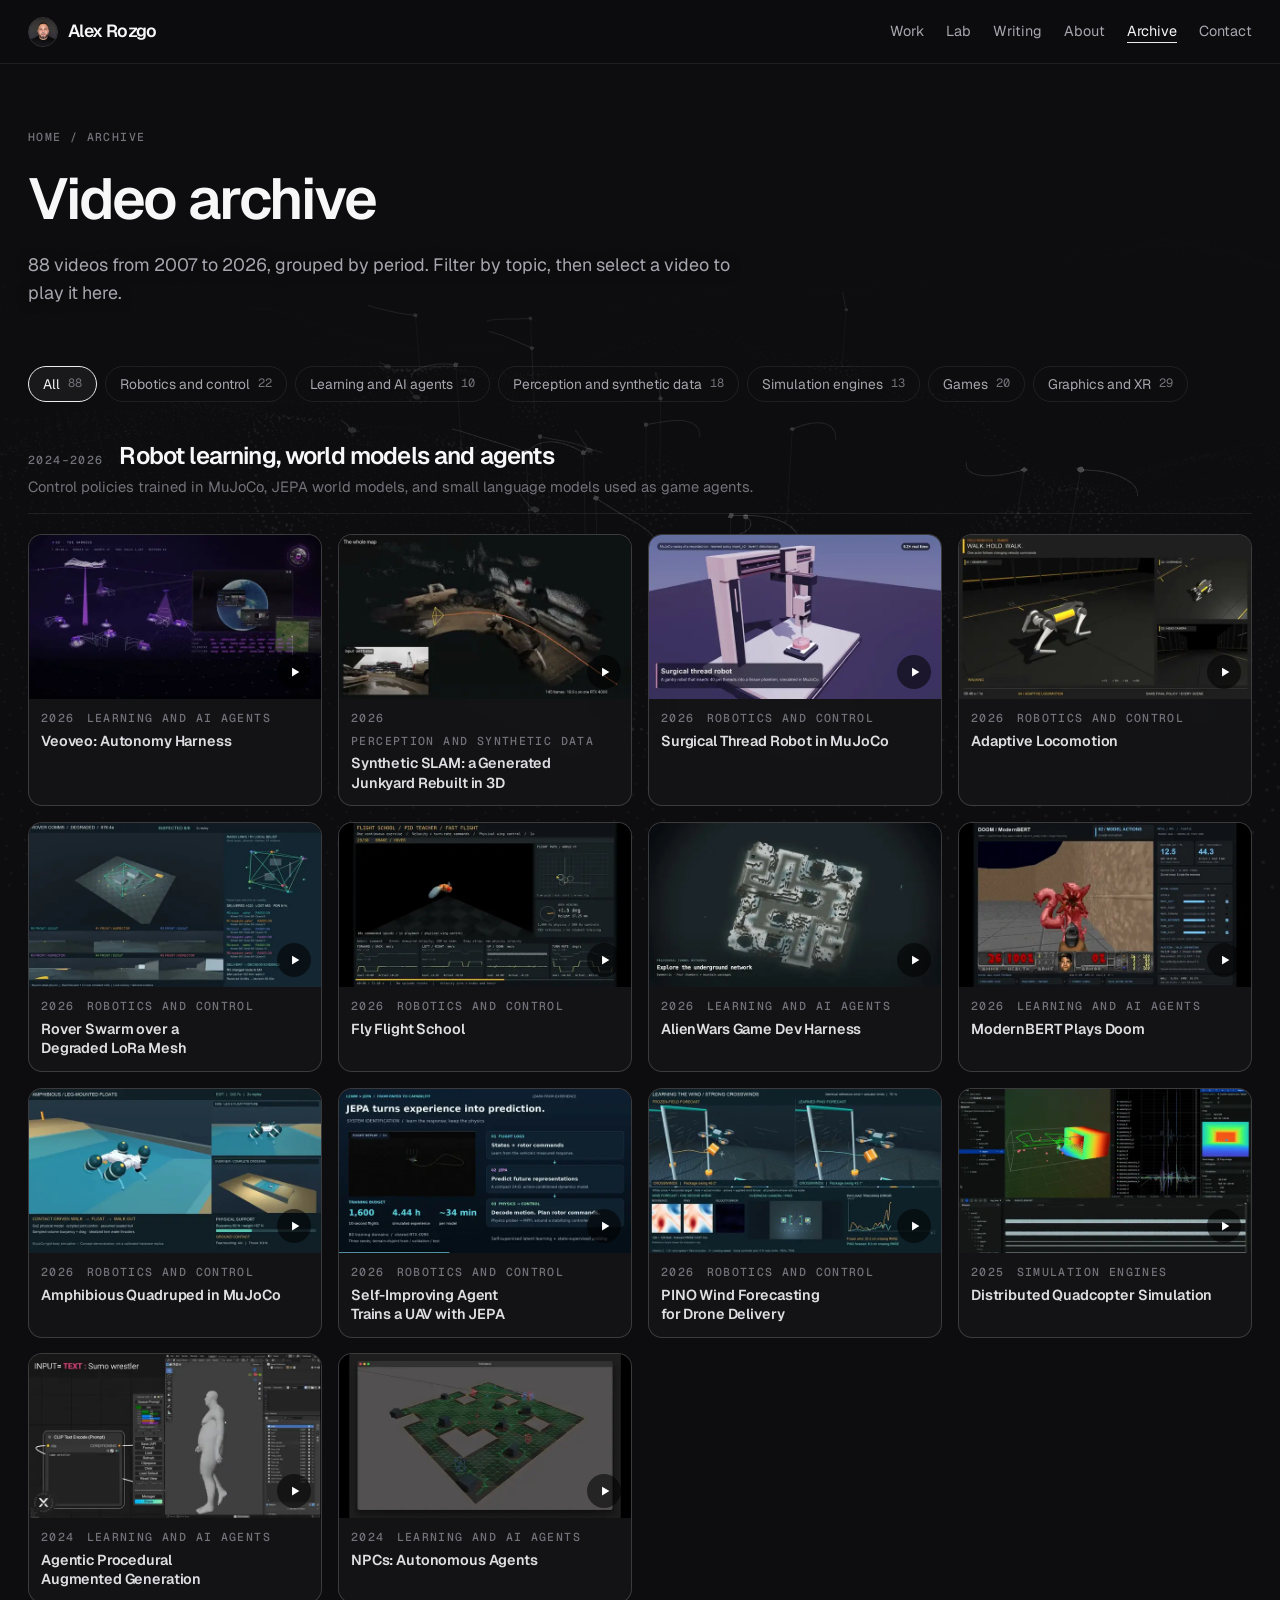
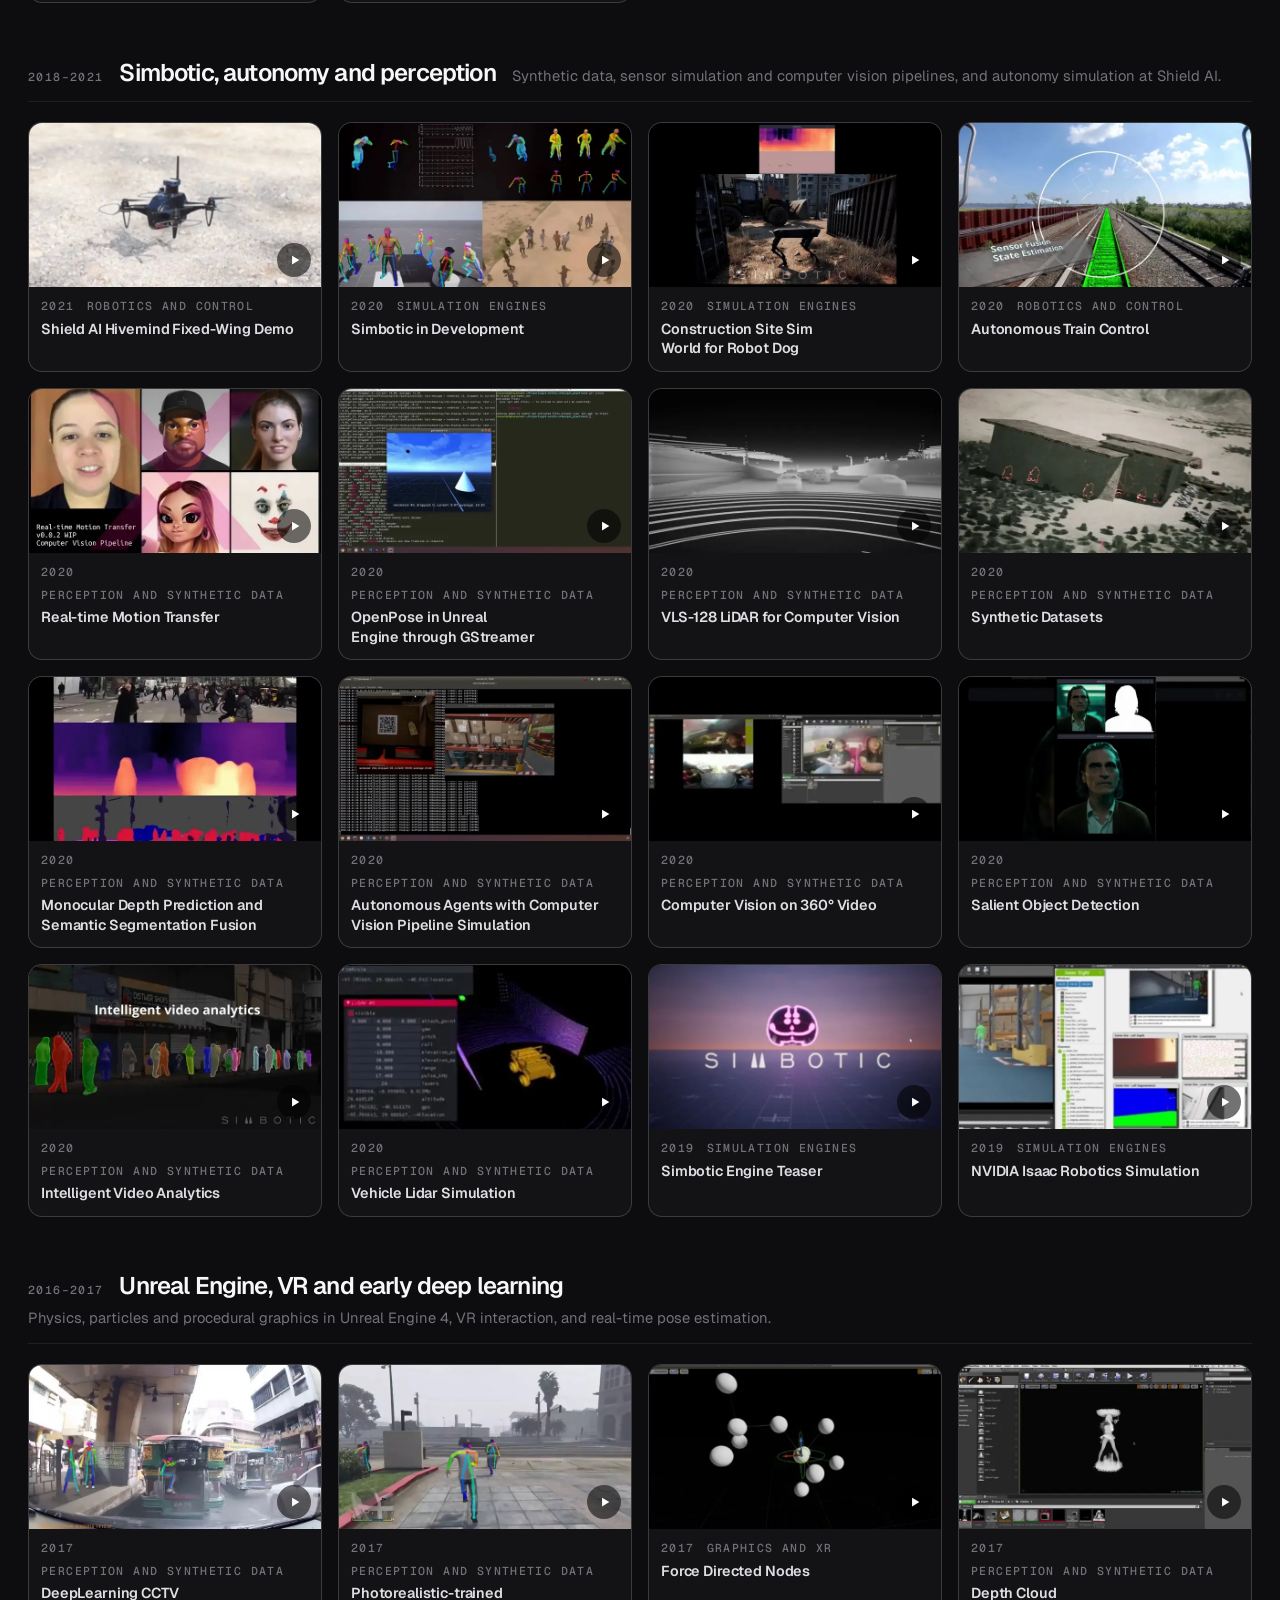
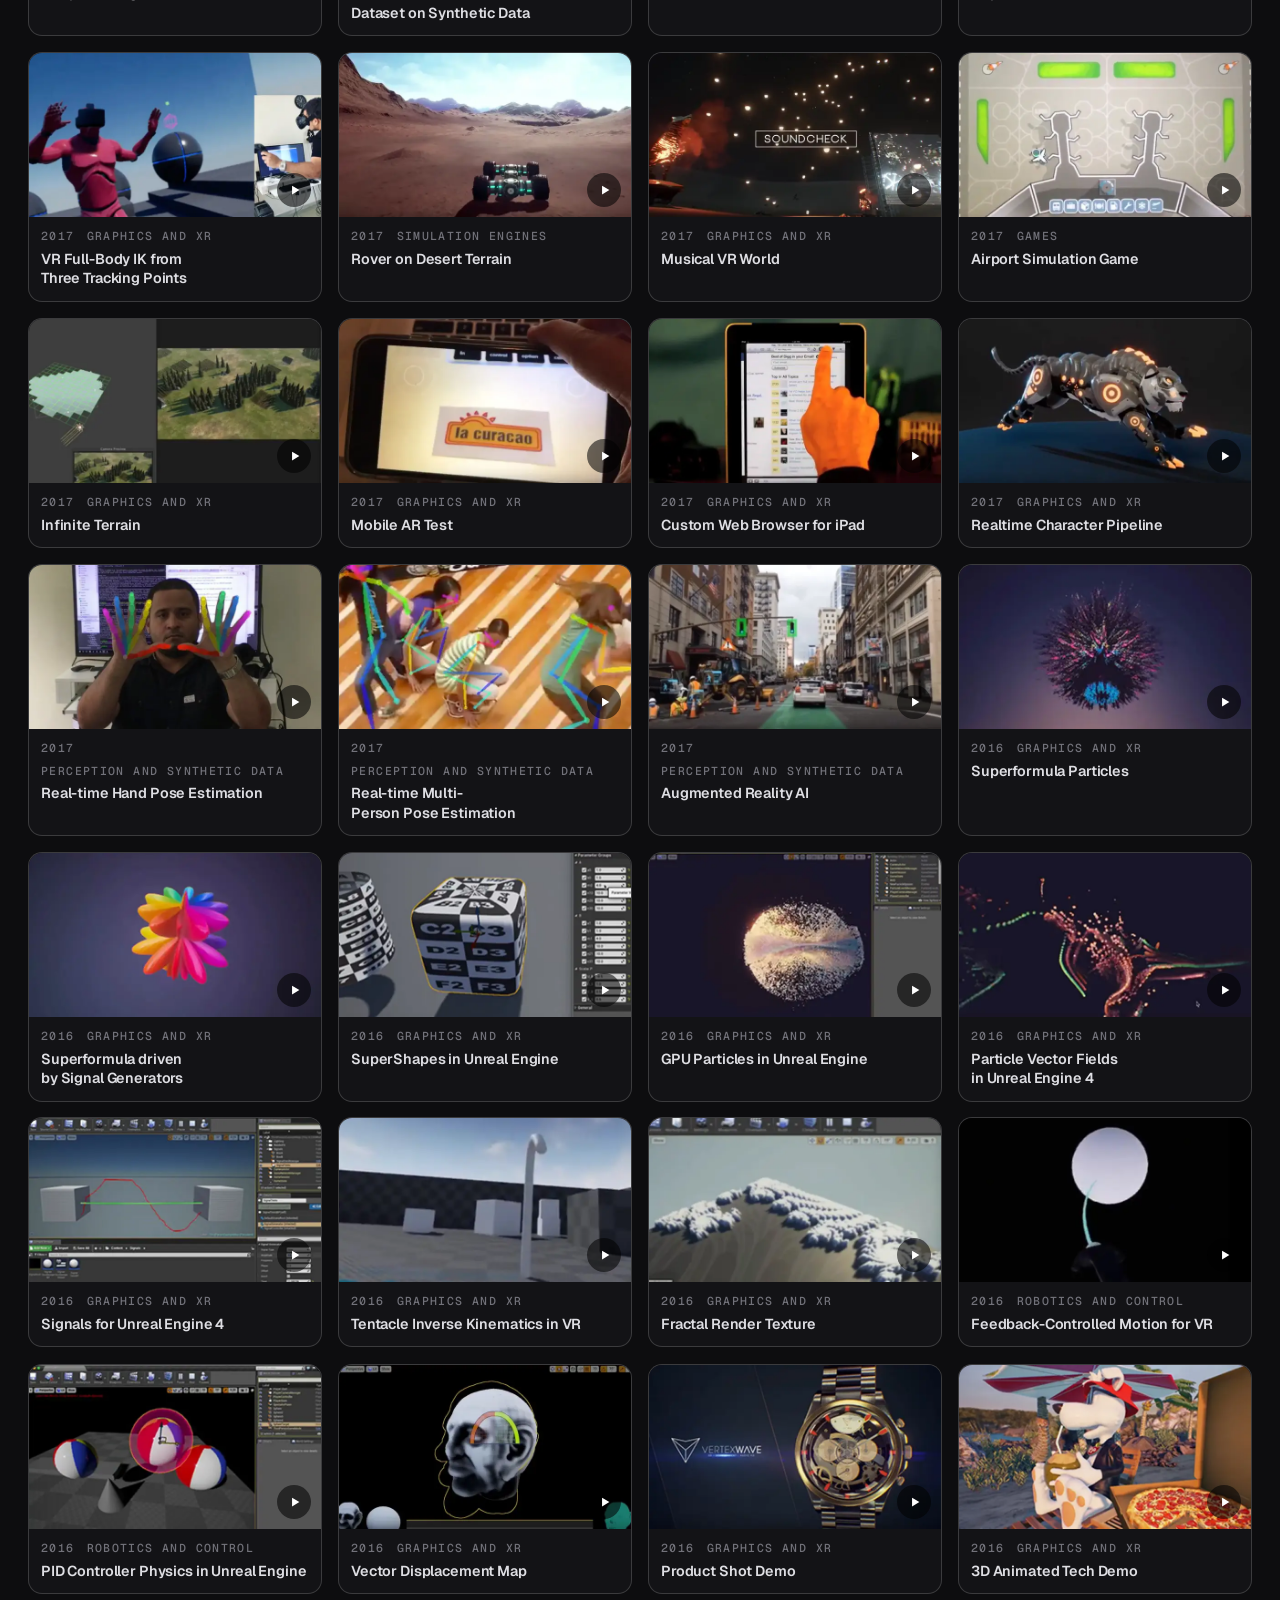
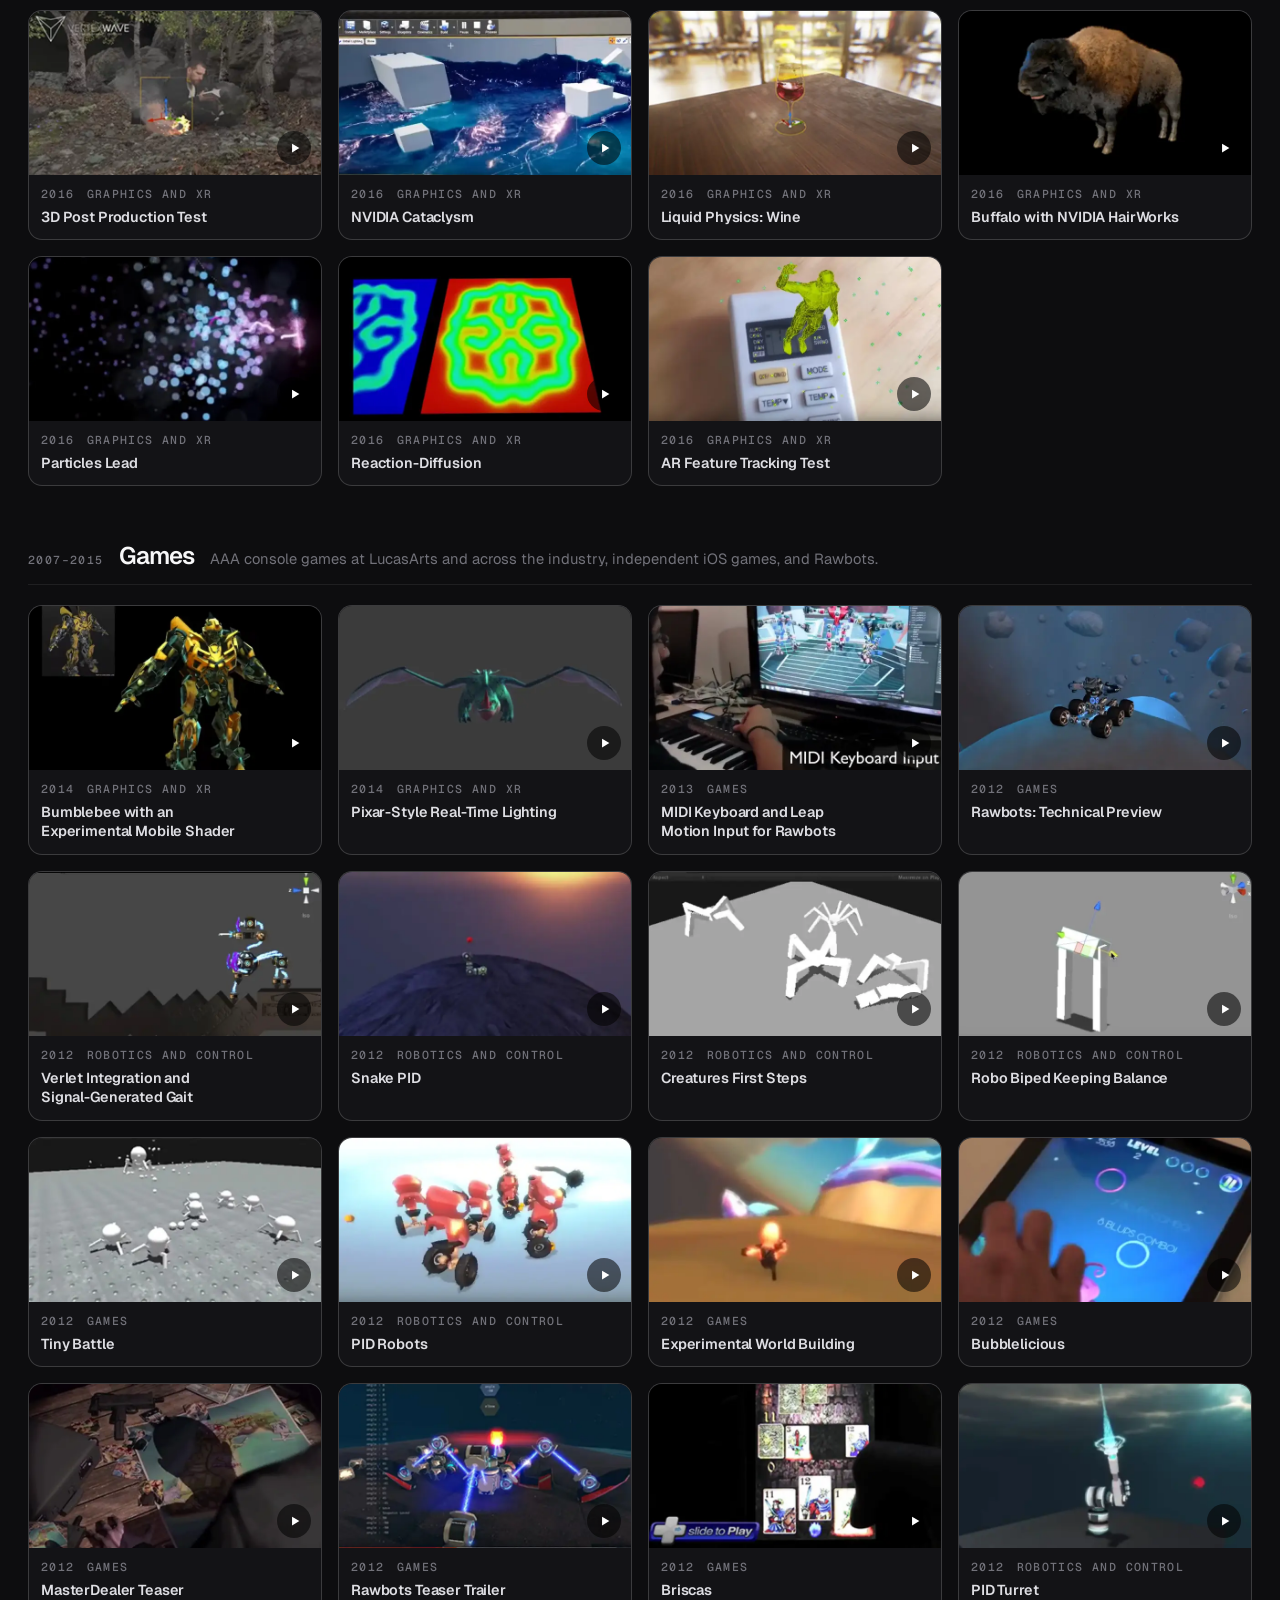
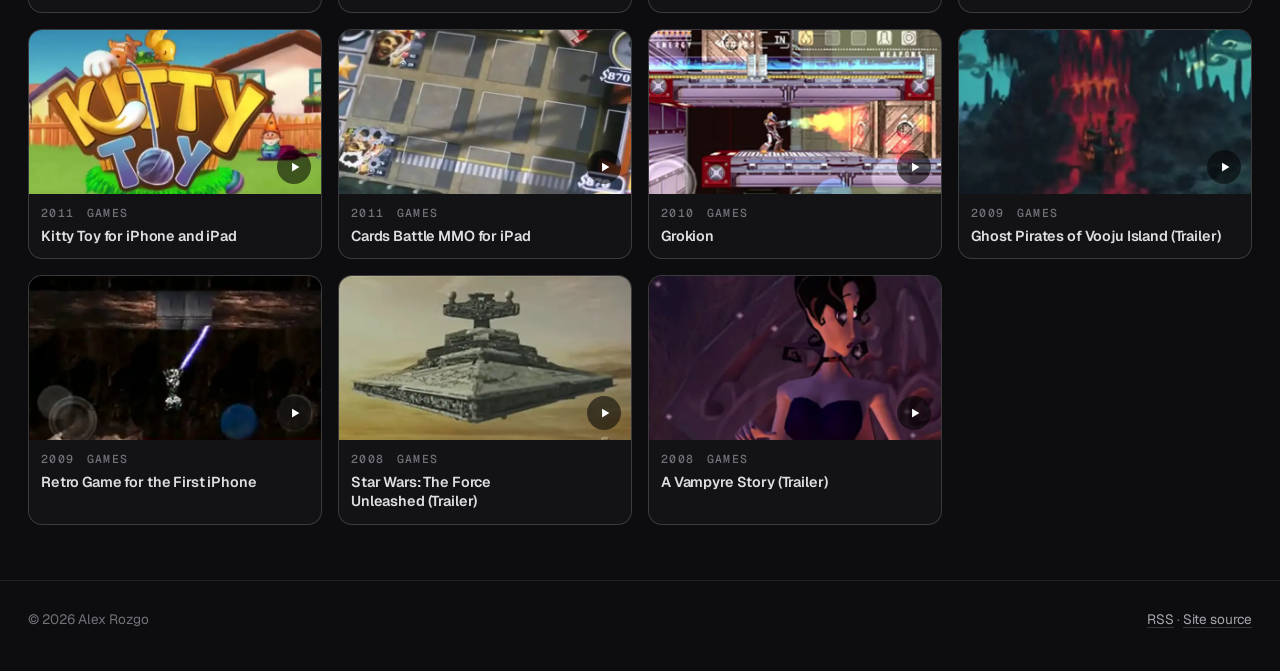
==== commit c6a209a3: "Veoveo: point to the re-uploaded video" ====
--- a/archive/index.html
+++ b/archive/index.html
@@ -70,9 +70,9 @@
                     <p>Control policies trained in MuJoCo, JEPA world models, and small language models used as game agents.</p>
                 </div>
                 <div class="clips clips--compact" data-video-group>
-                <a class="clip" href="https://www.youtube.com/watch?v=HCcoDP3Ao80" data-video data-title="Veoveo: Autonomy Harness" data-sub="2026" data-topics="agents robot">
-                    <div class="clip-media">
-                        <img src="../media/thumbs/HCcoDP3Ao80.webp" alt="" width="640" height="360" loading="lazy" decoding="async">
+                <a class="clip" href="https://www.youtube.com/watch?v=sK0ZtObhhro" data-video data-title="Veoveo: Autonomy Harness" data-sub="2026" data-topics="agents robot">
+                    <div class="clip-media">
+                        <img src="../media/thumbs/sK0ZtObhhro.webp" alt="" width="640" height="360" loading="lazy" decoding="async">
                         <span class="clip-play"><svg viewBox="0 0 24 24" aria-hidden="true"><path d="M7 4.5v15l12.5-7.5L7 4.5Z" fill="currentColor"/></svg></span>
                     </div>
                     <div class="clip-body">
